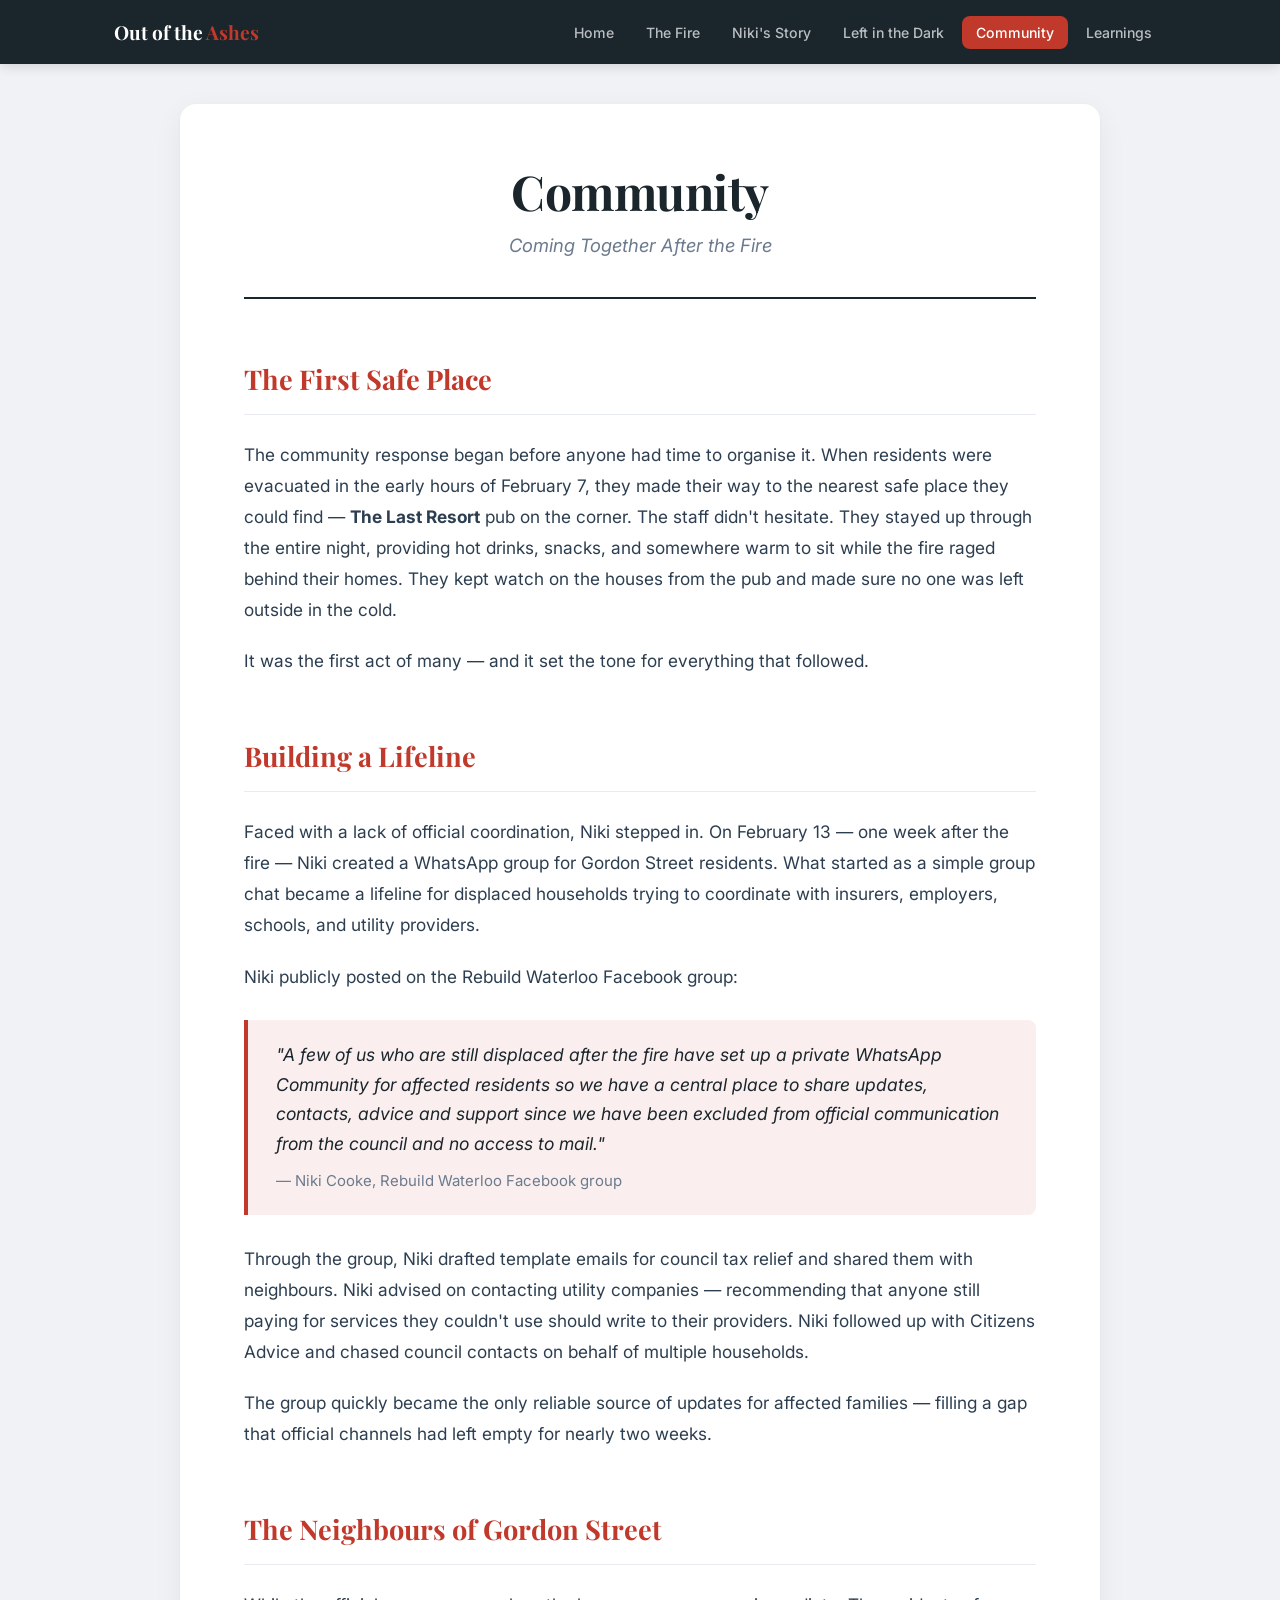
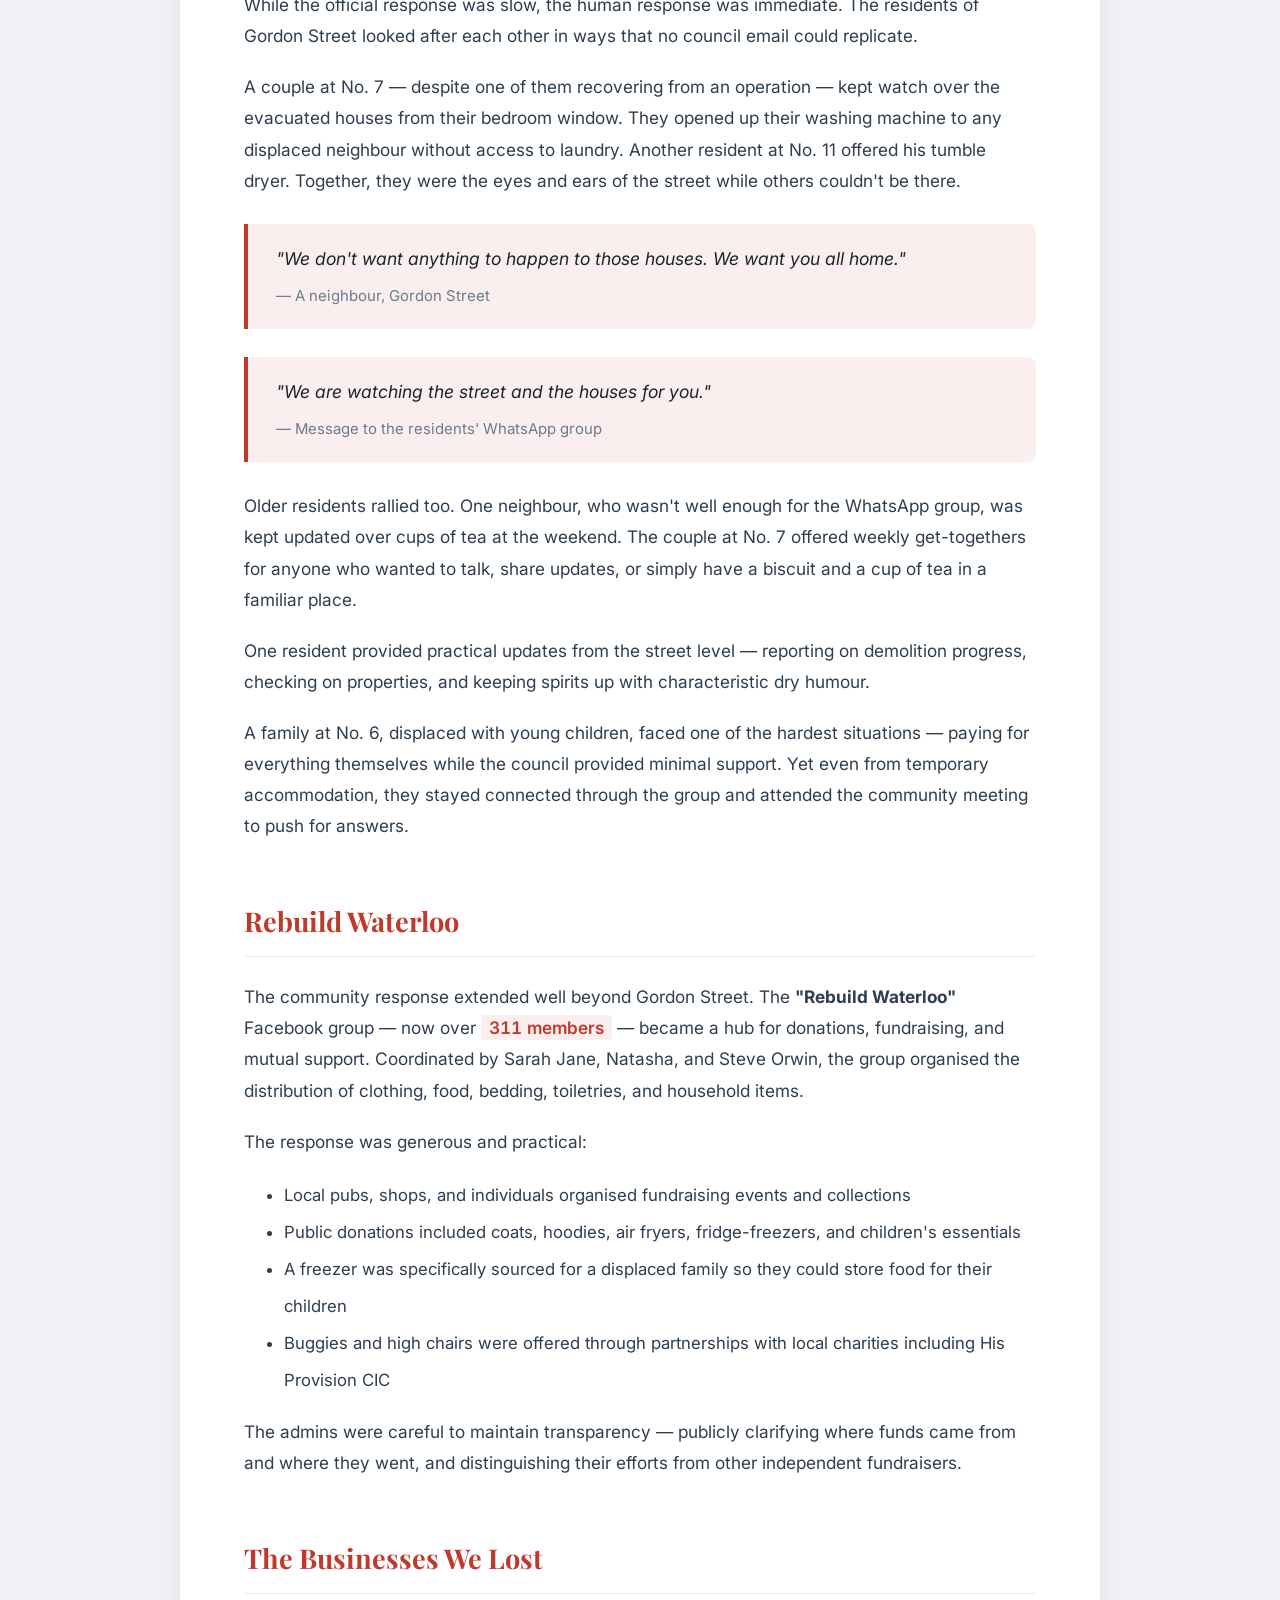
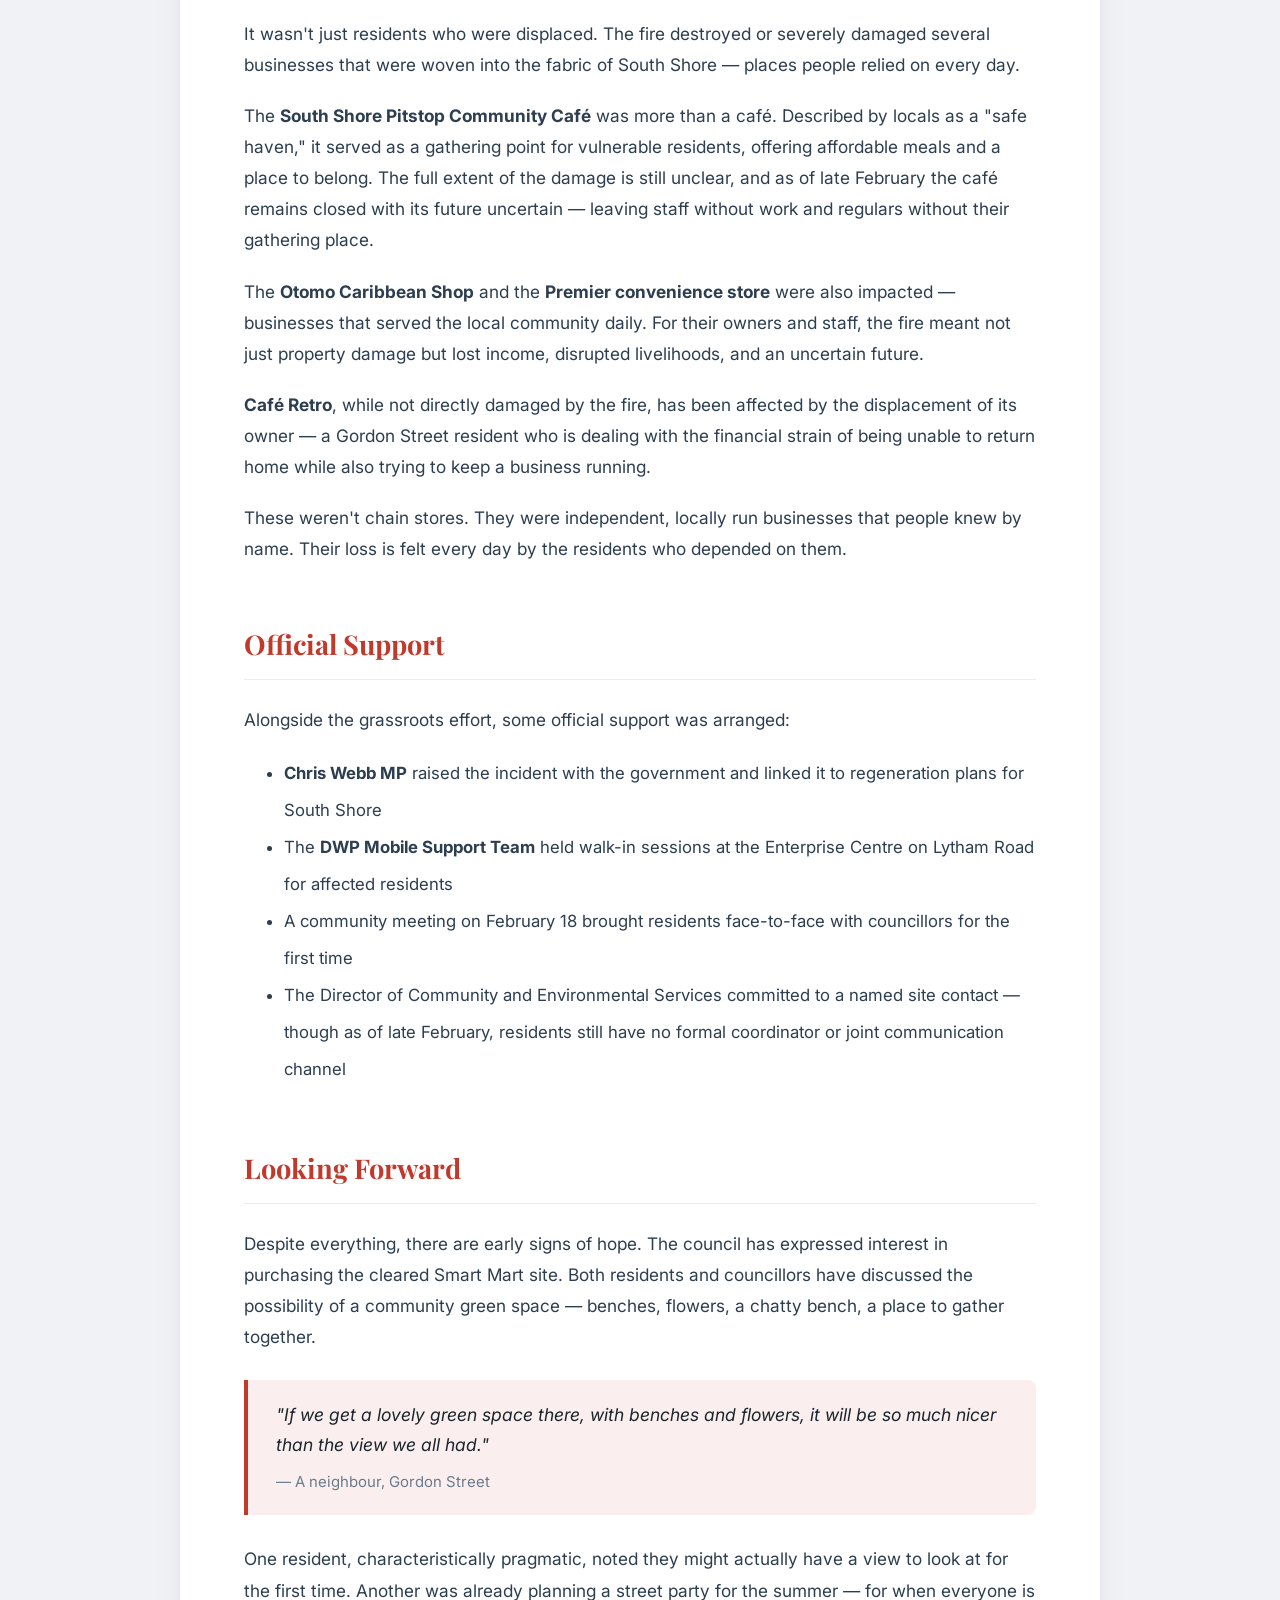
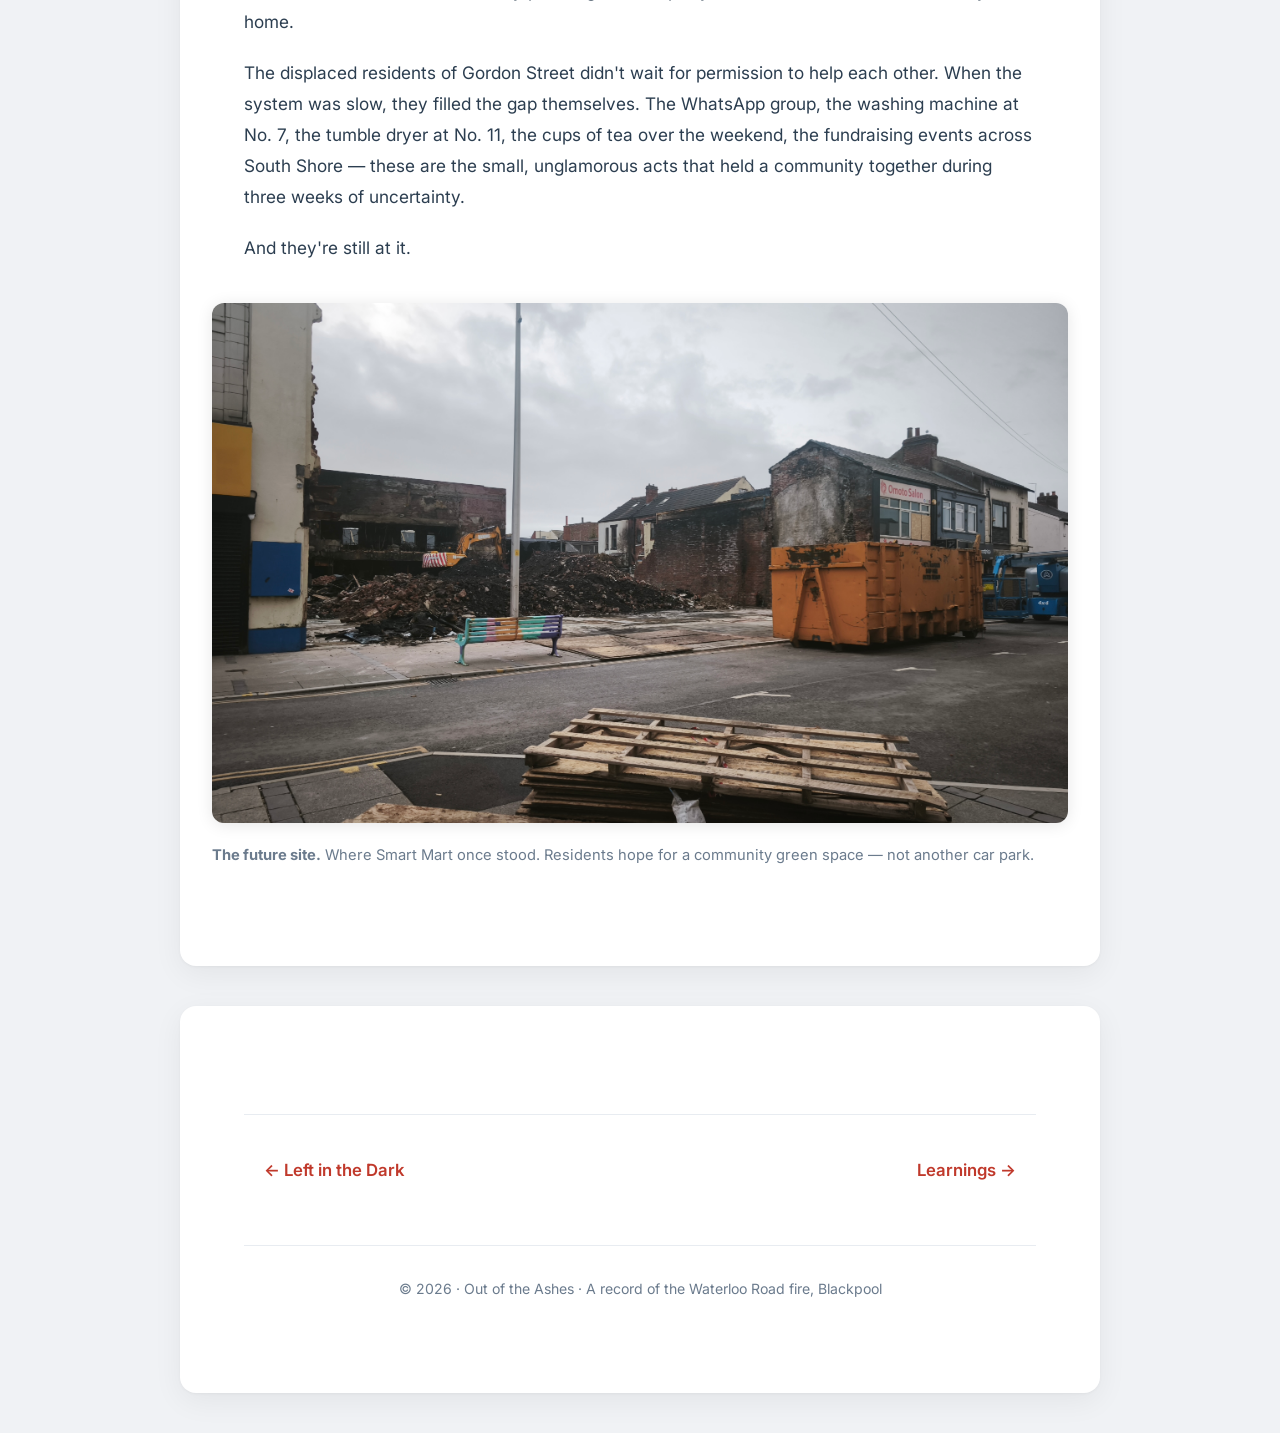
==== community.html @ 72ea6e90 "Initial commit of Waterloo Road fire site" ====
<!DOCTYPE html>
<html lang="en">

<head>
    <meta charset="UTF-8">
    <meta name="viewport" content="width=device-width, initial-scale=1.0">
    <title>Community — Coming Together | Out of the Ashes</title>
    <meta name="description"
        content="How neighbours, volunteers, and fundraisers stepped in to support displaced residents after the Waterloo Road fire.">
    <link rel="stylesheet" href="styles.css">
</head>

<body>

    <nav class="site-nav">
        <div class="nav-inner">
            <a href="index.html" class="nav-brand">Out of the <span>Ashes</span></a>
            <button class="nav-toggle" onclick="document.querySelector('.nav-links').classList.toggle('open')"
                aria-label="Toggle navigation">☰</button>
            <ul class="nav-links">
                <li><a href="index.html">Home</a></li>
                <li><a href="the-fire.html">The Fire</a></li>
                <li><a href="nikis-story.html">Niki's Story</a></li>
                <li><a href="left-in-the-dark.html">Left in the Dark</a></li>
                <li><a href="community.html" class="active">Community</a></li>
                <li><a href="learnings.html">Learnings</a></li>
            </ul>
        </div>
    </nav>

    <div class="container">
        <header>
            <h1>Community</h1>
            <div class="subtitle">Coming Together After the Fire</div>
        </header>

        <h2>The First Safe Place</h2>
        <p>The community response began before anyone had time to organise it. When residents were evacuated in the
            early hours of February 7, they made their way to the nearest safe place they could find — <strong>The Last
                Resort</strong> pub on the corner. The staff didn't hesitate. They stayed up through the entire night,
            providing hot drinks, snacks, and somewhere warm to sit while the fire raged behind their homes. They kept
            watch on the houses from the pub and made sure no one was left outside in the cold.</p>

        <p>It was the first act of many — and it set the tone for everything that followed.</p>

        <h2>Building a Lifeline</h2>
        <p>Faced with a lack of official coordination, Niki stepped in. On February 13 — one week after the fire —
            Niki created a WhatsApp group for Gordon Street residents. What started as a simple group chat became a
            lifeline for displaced households trying to coordinate with insurers, employers, schools, and utility
            providers.</p>

        <p>Niki publicly posted on the Rebuild Waterloo Facebook group:</p>

        <blockquote>
            "A few of us who are still displaced after the fire have set up a private WhatsApp Community for affected
            residents so we have a central place to share updates, contacts, advice and support since we have been
            excluded from official communication from the council and no access to mail."
            <cite>— Niki Cooke, Rebuild Waterloo Facebook group</cite>
        </blockquote>

        <p>Through the group, Niki drafted template emails for council tax relief and shared them with neighbours.
            Niki advised on contacting utility companies — recommending that anyone still paying for services they
            couldn't use should write to their providers. Niki followed up with Citizens Advice and chased council
            contacts on behalf of multiple households.</p>

        <p>The group quickly became the only reliable source of updates for affected families — filling a gap that
            official channels had left empty for nearly two weeks.</p>

        <h2>The Neighbours of Gordon Street</h2>
        <p>While the official response was slow, the human response was immediate. The residents of Gordon Street
            looked after each other in ways that no council email could replicate.</p>

        <p>A couple at No. 7 — despite one of them recovering from an operation — kept watch over the evacuated
            houses from their bedroom window. They opened up their washing machine to any displaced neighbour without
            access to laundry. Another resident at No. 11 offered his tumble dryer. Together, they were the eyes and
            ears of the street while others couldn't be there.</p>

        <blockquote>
            "We don't want anything to happen to those houses. We want you all home."
            <cite>— A neighbour, Gordon Street</cite>
        </blockquote>

        <blockquote>
            "We are watching the street and the houses for you."
            <cite>— Message to the residents' WhatsApp group</cite>
        </blockquote>

        <p>Older residents rallied too. One neighbour, who wasn't well enough for the WhatsApp group, was kept
            updated over cups of tea at the weekend. The couple at No. 7 offered weekly get-togethers for anyone who
            wanted to talk, share updates, or simply have a biscuit and a cup of tea in a familiar place.</p>

        <p>One resident provided practical updates from the street level — reporting on demolition progress, checking
            on properties, and keeping spirits up with characteristic dry humour.</p>

        <p>A family at No. 6, displaced with young children, faced one of the hardest situations — paying for
            everything themselves while the council provided minimal support. Yet even from temporary
            accommodation, they stayed connected through the group and attended the community meeting to push for
            answers.</p>

        <h2>Rebuild Waterloo</h2>
        <p>The community response extended well beyond Gordon Street. The <strong>"Rebuild Waterloo"</strong> Facebook
            group — now over <span class="highlight">311 members</span> — became a hub for donations, fundraising, and
            mutual support. Coordinated by Sarah Jane, Natasha, and Steve Orwin, the group
            organised the distribution of clothing, food, bedding, toiletries, and household items.</p>

        <p>The response was generous and practical:</p>

        <ul style="font-size: 1.05em; line-height: 2.2;">
            <li>Local pubs, shops, and individuals organised fundraising events and collections</li>
            <li>Public donations included coats, hoodies, air fryers, fridge-freezers, and children's essentials</li>
            <li>A freezer was specifically sourced for a displaced family so they could store food for their children
            </li>
            <li>Buggies and high chairs were offered through partnerships with local charities including His Provision
                CIC</li>
        </ul>

        <p>The admins were careful to maintain transparency — publicly clarifying where funds came from and where they
            went, and distinguishing their efforts from other independent fundraisers.</p>

        <h2>The Businesses We Lost</h2>
        <p>It wasn't just residents who were displaced. The fire destroyed or severely damaged several businesses that
            were woven into the fabric of South Shore — places people relied on every day.</p>

        <p>The <strong>South Shore Pitstop Community Café</strong> was more than a café. Described by locals as a
            "safe haven," it served as a gathering point for vulnerable residents, offering affordable meals and a
            place to belong. The full extent of the damage is still unclear, and as of late February the café remains
            closed with its future uncertain — leaving staff without work and regulars without their gathering
            place.</p>

        <p>The <strong>Otomo Caribbean Shop</strong> and the <strong>Premier convenience store</strong> were also
            impacted — businesses that served the local community daily. For their owners and staff, the fire meant
            not just property damage but lost income, disrupted livelihoods, and an uncertain future.</p>

        <p><strong>Café Retro</strong>, while not directly damaged by the fire, has been affected by the
            displacement of its owner — a Gordon Street resident who is dealing with the financial strain of being
            unable to return home while also trying to keep a business running.</p>

        <p>These weren't chain stores. They were independent, locally run businesses that people knew by name. Their
            loss is felt every day by the residents who depended on them.</p>

        <h2>Official Support</h2>
        <p>Alongside the grassroots effort, some official support was arranged:</p>

        <ul style="font-size: 1.05em; line-height: 2.2;">
            <li><strong>Chris Webb MP</strong> raised the incident with the government and linked it to regeneration
                plans for South Shore</li>
            <li>The <strong>DWP Mobile Support Team</strong> held walk-in sessions at the Enterprise Centre on Lytham
                Road for affected residents</li>
            <li>A community meeting on February 18 brought residents face-to-face with councillors for the first time
            </li>
            <li>The Director of Community and Environmental Services committed to a named site contact
                — though as of late February, residents still have no formal coordinator or joint communication
                channel</li>
        </ul>

        <h2>Looking Forward</h2>
        <p>Despite everything, there are early signs of hope. The council has expressed interest in purchasing the
            cleared Smart Mart site. Both residents and councillors have discussed the possibility of a community green
            space — benches, flowers, a chatty bench, a place to gather together.</p>

        <blockquote>
            "If we get a lovely green space there, with benches and flowers, it will be so much nicer than the view we
            all had."
            <cite>— A neighbour, Gordon Street</cite>
        </blockquote>

        <p>One resident, characteristically pragmatic, noted they might actually have a view to look at for the first
            time. Another was already planning a street party for the summer — for when everyone is home.</p>

        <p>The displaced residents of Gordon Street didn't wait for permission to help each other. When the system was
            slow, they filled the gap themselves. The WhatsApp group, the washing machine at No. 7, the tumble dryer at
            No. 11, the cups of tea over the weekend, the fundraising events across South Shore — these are the small,
            unglamorous acts that held a community together during three weeks of uncertainty.</p>

        <p>And they're still at it.</p>

        <figure class="full-width-figure">
            <img src="2026-02-23-day-street-view-cleared-demolition-site.jpg.jpg"
                alt="Wide street view of the cleared demolition site">
            <figcaption><strong>The future site.</strong> Where Smart Mart once stood. Residents hope for a community
                green space — not another car park.</figcaption>
        </figure>

    </div>

    <div class="container">
        <div class="continue-reading">
            <a href="left-in-the-dark.html" class="prev">← Left in the Dark</a>
            <a href="learnings.html" class="next">Learnings →</a>
        </div>
        <div class="site-footer">
            © 2026 · Out of the Ashes · A record of the Waterloo Road fire, Blackpool
        </div>
    </div>

</body>

</html>
---- styles.css ----
/* ===========================
   Out of the Ashes — Shared Styles
   =========================== */

@import url('https://fonts.googleapis.com/css2?family=Inter:wght@400;500;600;700&family=Playfair+Display:wght@700&display=swap');

:root {
    --primary: #1a252c;
    --accent: #c0392b;
    --accent-soft: rgba(192, 57, 43, 0.08);
    --bg: #f0f2f5;
    --text: #2c3e50;
    --light-text: #6b7b8d;
    --card-bg: #ffffff;
    --border: #e8ecf1;
    --nav-height: 64px;
}

* {
    box-sizing: border-box;
}

body {
    font-family: 'Inter', -apple-system, BlinkMacSystemFont, sans-serif;
    line-height: 1.8;
    color: var(--text);
    background-color: var(--bg);
    margin: 0;
    padding: 0;
    padding-top: var(--nav-height);
    -webkit-font-smoothing: antialiased;
}

/* --- Navigation --- */
.site-nav {
    position: fixed;
    top: 0;
    left: 0;
    right: 0;
    height: var(--nav-height);
    background: var(--primary);
    display: flex;
    align-items: center;
    justify-content: center;
    z-index: 1000;
    box-shadow: 0 2px 12px rgba(0, 0, 0, 0.15);
}

.site-nav .nav-inner {
    max-width: 1100px;
    width: 100%;
    display: flex;
    align-items: center;
    justify-content: space-between;
    padding: 0 24px;
}

.site-nav .nav-brand {
    font-family: 'Playfair Display', Georgia, serif;
    font-size: 1.2em;
    color: #fff;
    text-decoration: none;
    font-weight: 700;
    white-space: nowrap;
}

.site-nav .nav-brand span {
    color: var(--accent);
}

.site-nav .nav-links {
    display: flex;
    gap: 4px;
    list-style: none;
    margin: 0;
    padding: 0;
}

.site-nav .nav-links a {
    color: rgba(255, 255, 255, 0.7);
    text-decoration: none;
    font-size: 0.88em;
    font-weight: 500;
    padding: 8px 14px;
    border-radius: 8px;
    transition: all 0.2s ease;
}

.site-nav .nav-links a:hover {
    color: #fff;
    background: rgba(255, 255, 255, 0.1);
}

.site-nav .nav-links a.active {
    color: #fff;
    background: var(--accent);
}

.nav-toggle {
    display: none;
    background: none;
    border: none;
    color: #fff;
    font-size: 1.5em;
    cursor: pointer;
    padding: 4px;
}

/* --- Container --- */
.container {
    max-width: 920px;
    margin: 40px auto;
    background: var(--card-bg);
    padding: 60px 64px;
    box-shadow: 0 1px 3px rgba(0, 0, 0, 0.04), 0 8px 30px rgba(0, 0, 0, 0.06);
    border-radius: 16px;
}

/* --- Typography --- */
header {
    text-align: center;
    margin-bottom: 56px;
    padding-bottom: 36px;
    border-bottom: 2px solid var(--primary);
}

h1 {
    font-family: 'Playfair Display', Georgia, serif;
    font-size: 3em;
    color: var(--primary);
    margin: 0 0 12px 0;
    line-height: 1.15;
    letter-spacing: -0.5px;
}

.subtitle {
    font-size: 1.15em;
    font-style: italic;
    color: var(--light-text);
    line-height: 1.6;
}

h2 {
    font-family: 'Playfair Display', Georgia, serif;
    font-size: 1.7em;
    color: var(--accent);
    border-bottom: 1px solid var(--border);
    padding-bottom: 10px;
    margin-top: 56px;
    margin-bottom: 24px;
}

h2:first-of-type {
    margin-top: 0;
}

p {
    font-size: 1.08em;
    margin-bottom: 20px;
}

.highlight {
    background-color: var(--accent-soft);
    padding: 2px 8px;
    border-radius: 4px;
    font-weight: 600;
    color: var(--accent);
    font-variant-numeric: tabular-nums;
}

/* --- Images --- */
figure {
    margin: 32px 0;
    text-align: left;
}

figure img {
    width: 100%;
    border-radius: 10px;
    box-shadow: 0 2px 16px rgba(0, 0, 0, 0.10);
    transition: transform 0.3s ease, box-shadow 0.3s ease;
}

figure img:hover {
    transform: scale(1.01);
    box-shadow: 0 6px 28px rgba(0, 0, 0, 0.15);
}

figcaption {
    margin-top: 12px;
    font-size: 0.92em;
    color: var(--light-text);
    line-height: 1.5;
}

.full-width-figure {
    margin: 40px -32px;
}

.full-width-figure img {
    border-radius: 12px;
    width: 100%;
    max-height: 520px;
    object-fit: cover;
}

/* --- Image Grid --- */
.image-grid {
    display: grid;
    grid-template-columns: 1fr 1fr;
    gap: 24px;
    margin: 32px 0;
}

.image-grid figure {
    margin: 0;
}

.image-grid img {
    width: 100%;
    height: 280px;
    object-fit: cover;
}

.image-grid.tall img {
    height: 360px;
}

/* --- Timeline --- */
.timeline {
    display: flex;
    justify-content: center;
    list-style: none;
    padding: 0;
    margin: 36px 0;
    position: relative;
    gap: 0;
}

.timeline::before {
    content: '';
    position: absolute;
    top: 50%;
    left: 15%;
    right: 15%;
    height: 3px;
    background: var(--border);
    transform: translateY(-50%);
    z-index: 0;
}

.timeline li {
    position: relative;
    z-index: 1;
    text-align: center;
    flex: 1;
}

.timeline .dot {
    display: block;
    width: 12px;
    height: 12px;
    background: var(--accent);
    border-radius: 50%;
    margin: 9px auto 10px;
    border: 3px solid var(--card-bg);
    box-shadow: 0 0 0 2px var(--accent);
}

.timeline .time {
    display: block;
    font-weight: 700;
    font-size: 1.05em;
    color: var(--primary);
}

.timeline .label {
    display: block;
    font-size: 0.85em;
    color: var(--light-text);
    line-height: 1.3;
}

/* --- Pull Quotes --- */
blockquote {
    margin: 28px 0;
    padding: 20px 28px;
    border-left: 4px solid var(--accent);
    background: var(--accent-soft);
    border-radius: 0 8px 8px 0;
    font-style: italic;
    font-size: 1.1em;
    color: var(--primary);
    line-height: 1.7;
}

blockquote cite {
    display: block;
    margin-top: 10px;
    font-size: 0.85em;
    font-style: normal;
    color: var(--light-text);
}

/* --- Stats Strip --- */
.stats-strip {
    display: flex;
    justify-content: center;
    gap: 32px;
    padding: 28px 0;
    margin: 36px 0;
    border-top: 1px solid var(--border);
    border-bottom: 1px solid var(--border);
    flex-wrap: wrap;
}

.stats-strip .stat {
    text-align: center;
}

.stats-strip .stat-value {
    display: block;
    font-family: 'Playfair Display', Georgia, serif;
    font-size: 2em;
    color: var(--accent);
    line-height: 1.2;
}

.stats-strip .stat-label {
    display: block;
    font-size: 0.82em;
    color: var(--light-text);
    margin-top: 4px;
}

/* --- Page Cards (Landing) --- */
.page-cards {
    display: grid;
    grid-template-columns: 1fr 1fr;
    gap: 24px;
    margin: 40px 0;
}

.page-card {
    display: block;
    text-decoration: none;
    color: var(--text);
    background: var(--card-bg);
    border: 1px solid var(--border);
    border-radius: 12px;
    overflow: hidden;
    transition: transform 0.25s ease, box-shadow 0.25s ease;
}

.page-card:hover {
    transform: translateY(-4px);
    box-shadow: 0 8px 30px rgba(0, 0, 0, 0.1);
}

.page-card img {
    width: 100%;
    height: 180px;
    object-fit: cover;
}

.page-card .card-body {
    padding: 20px;
}

.page-card .card-title {
    font-family: 'Playfair Display', Georgia, serif;
    font-size: 1.25em;
    color: var(--primary);
    margin: 0 0 8px 0;
}

.page-card .card-desc {
    font-size: 0.9em;
    color: var(--light-text);
    line-height: 1.5;
    margin: 0;
}

/* --- Sources Footer --- */
.sources {
    font-size: 0.9em;
    color: var(--light-text);
    line-height: 1.7;
    margin-top: 48px;
    padding-top: 28px;
    border-top: 1px solid var(--border);
}

.sources a {
    color: var(--accent);
    text-decoration: none;
}

.sources a:hover {
    text-decoration: underline;
}

/* --- Site Footer --- */
.site-footer {
    text-align: center;
    padding: 32px 24px;
    margin-top: 48px;
    border-top: 1px solid var(--border);
    font-size: 0.88em;
    color: var(--light-text);
    line-height: 1.6;
}

.site-footer a {
    color: var(--accent);
    text-decoration: none;
}

.site-footer a:hover {
    text-decoration: underline;
}

/* --- Continue Reading --- */
.continue-reading {
    display: flex;
    justify-content: space-between;
    align-items: center;
    margin-top: 48px;
    padding-top: 28px;
    border-top: 1px solid var(--border);
    gap: 16px;
}

.continue-reading a {
    display: inline-flex;
    align-items: center;
    gap: 8px;
    color: var(--accent);
    text-decoration: none;
    font-weight: 600;
    font-size: 1.05em;
    padding: 12px 20px;
    border-radius: 8px;
    transition: background 0.2s ease;
}

.continue-reading a:hover {
    background: var(--accent-soft);
}

.continue-reading .prev {
    margin-right: auto;
}

.continue-reading .next {
    margin-left: auto;
}

/* --- Page Cards: 5-card grid fix --- */
.page-cards .page-card:last-child:nth-child(odd) {
    grid-column: 1 / -1;
}

/* --- Responsive --- */
@media (max-width: 768px) {
    .container {
        padding: 28px 24px;
        margin: 16px;
        border-radius: 12px;
    }

    h1 {
        font-size: 2em;
    }

    h2 {
        font-size: 1.35em;
    }

    .image-grid {
        grid-template-columns: 1fr;
    }

    .full-width-figure {
        margin-left: -12px;
        margin-right: -12px;
    }

    .timeline {
        flex-direction: column;
        gap: 16px;
        padding-left: 24px;
    }

    .timeline::before {
        top: 0;
        bottom: 0;
        left: 29px;
        right: auto;
        width: 3px;
        height: auto;
        transform: none;
    }

    .timeline li {
        display: flex;
        align-items: center;
        gap: 12px;
        text-align: left;
    }

    .timeline .dot {
        margin: 0;
        flex-shrink: 0;
    }

    .page-cards {
        grid-template-columns: 1fr;
    }

    .stats-strip {
        gap: 20px;
    }

    .stats-strip .stat-value {
        font-size: 1.5em;
    }

    .continue-reading {
        flex-direction: column;
        gap: 8px;
    }

    /* Mobile nav */
    .site-nav .nav-links {
        display: none;
        position: absolute;
        top: var(--nav-height);
        left: 0;
        right: 0;
        background: var(--primary);
        flex-direction: column;
        padding: 12px 24px 20px;
        gap: 2px;
        box-shadow: 0 8px 24px rgba(0, 0, 0, 0.2);
    }

    .site-nav .nav-links.open {
        display: flex;
    }

    .nav-toggle {
        display: block;
    }
}
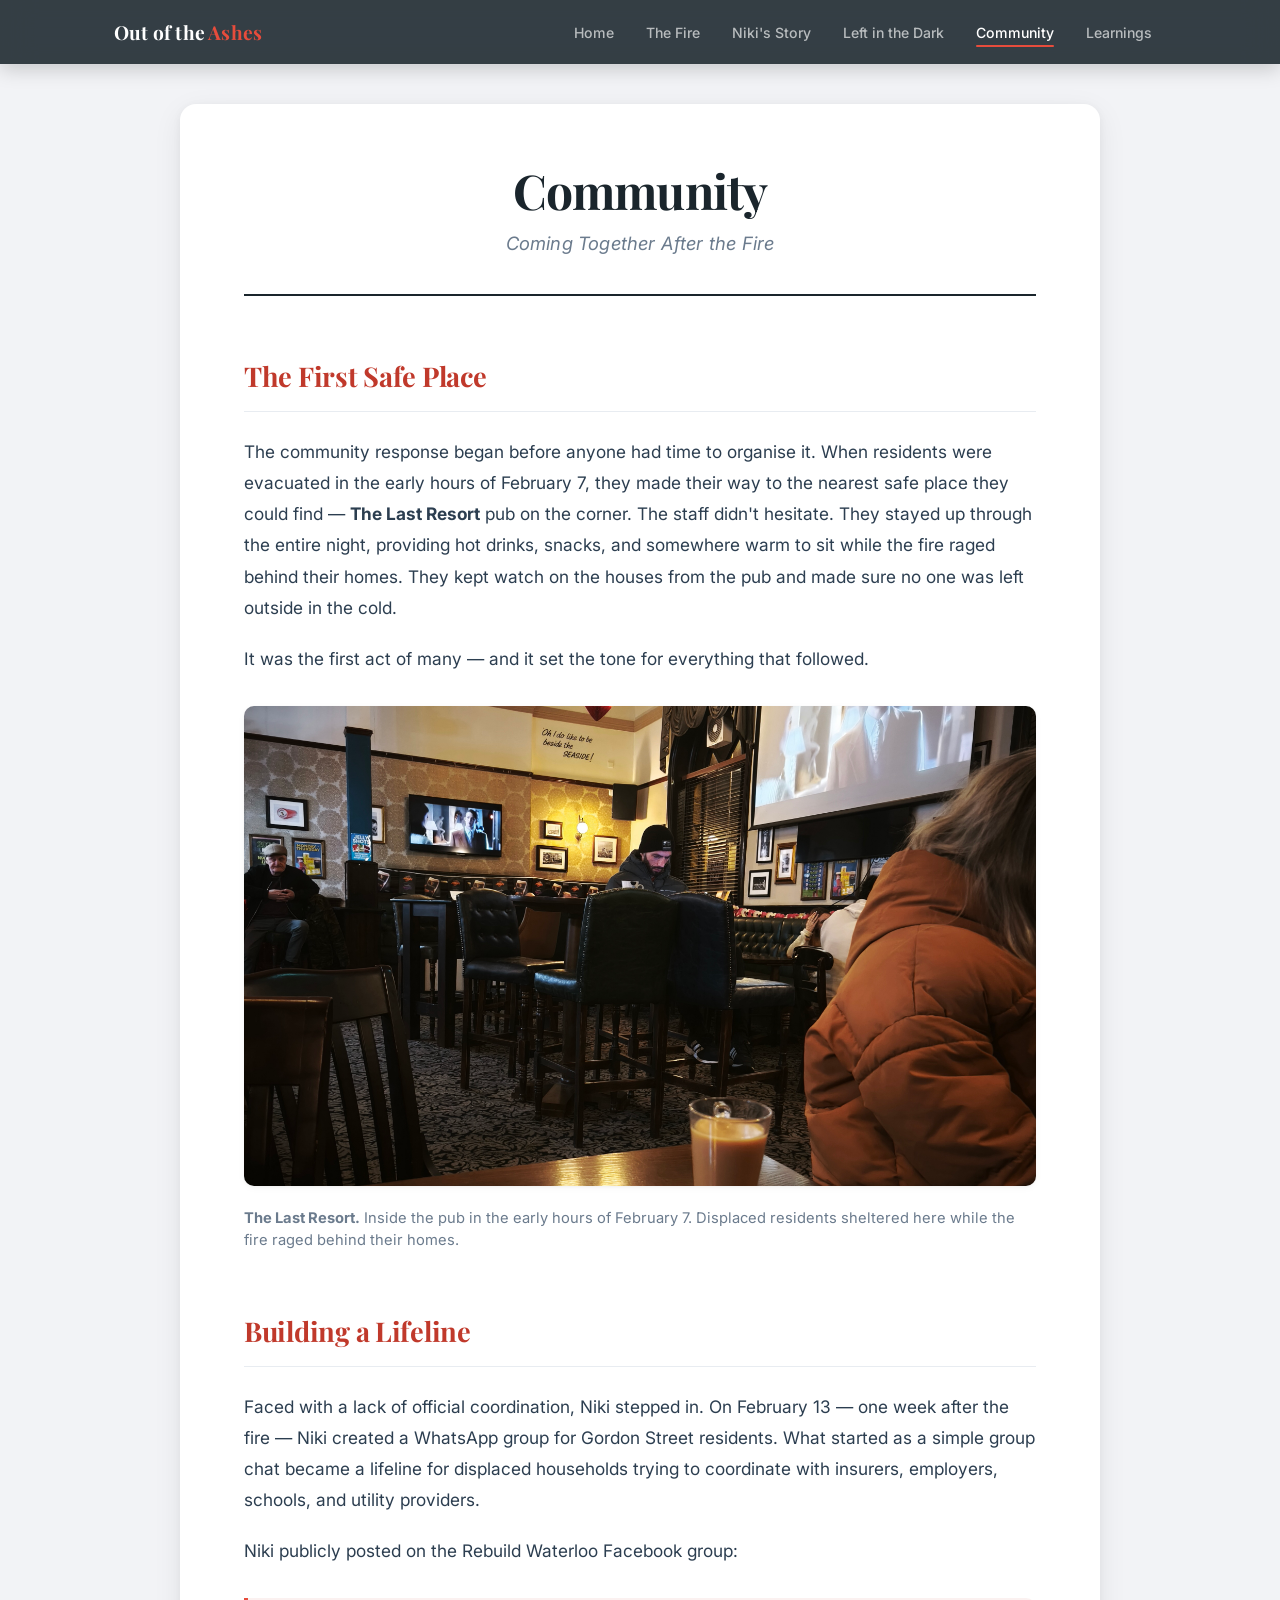
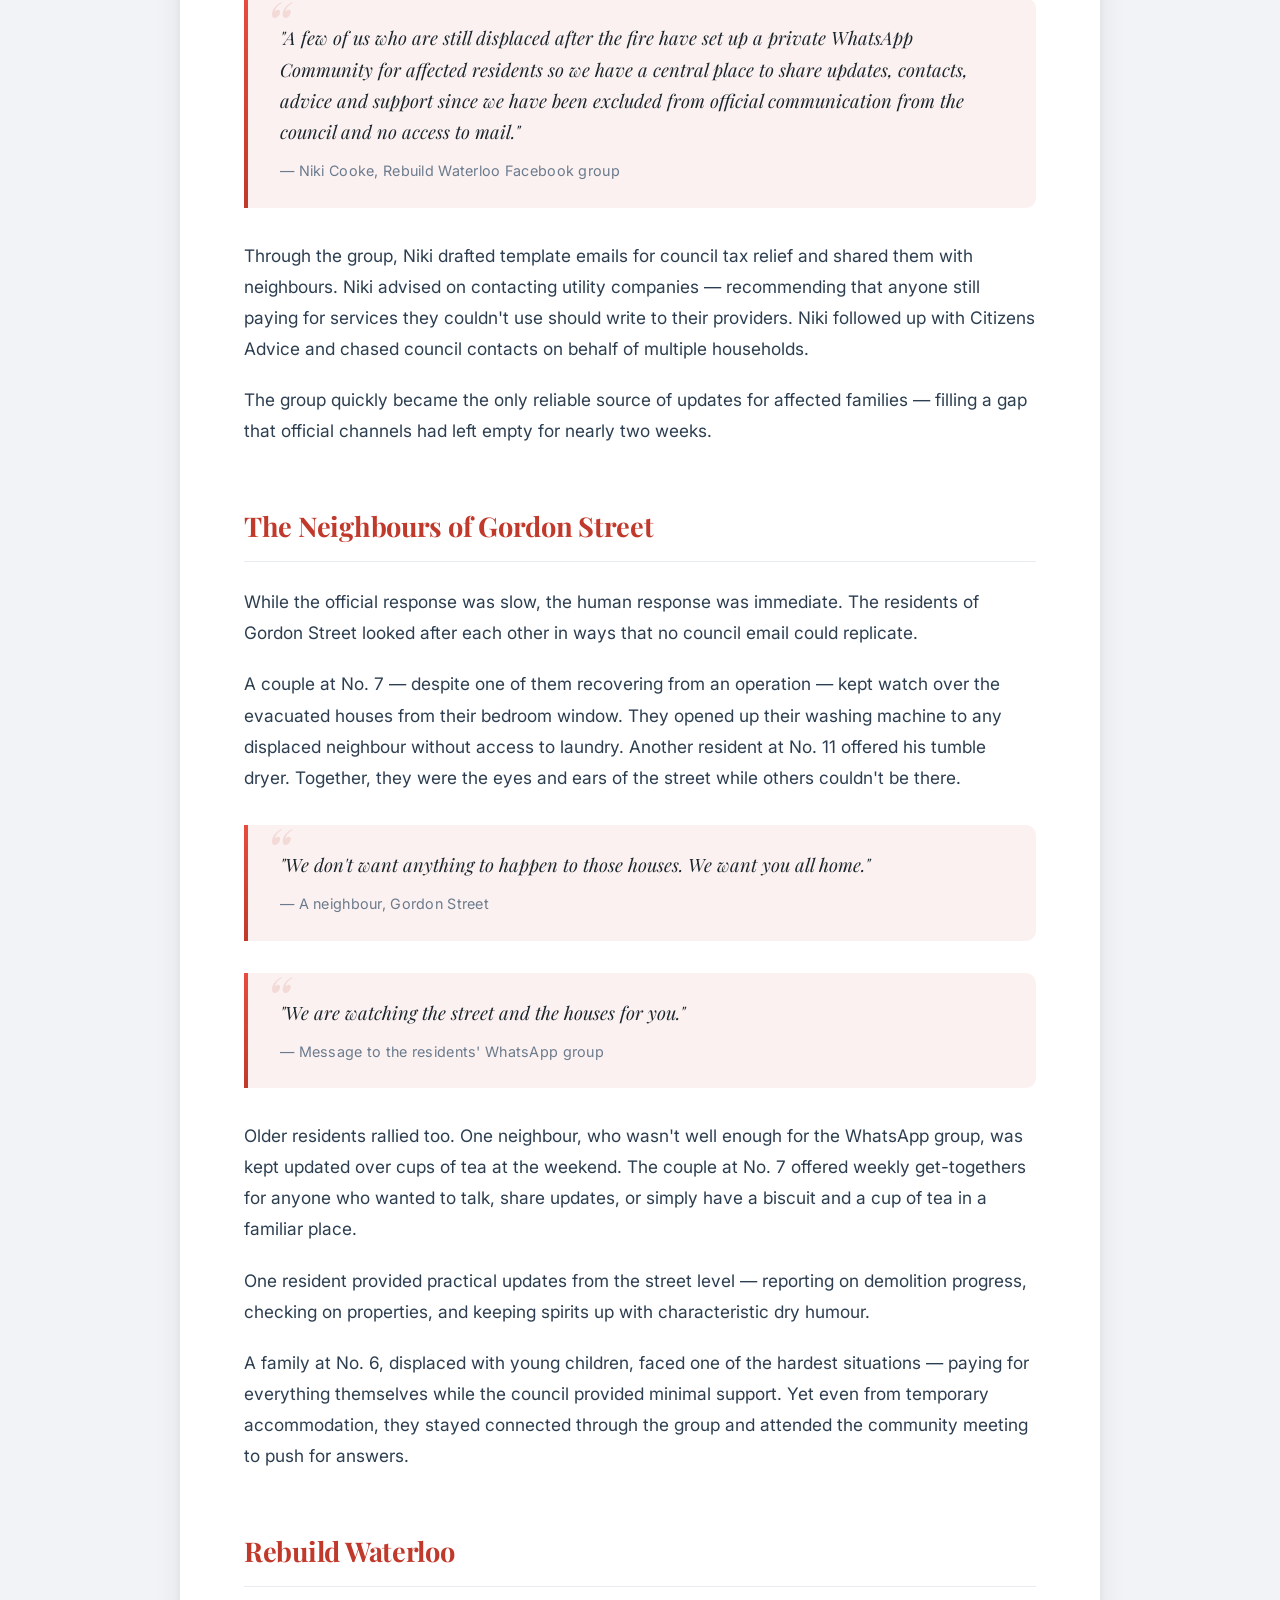
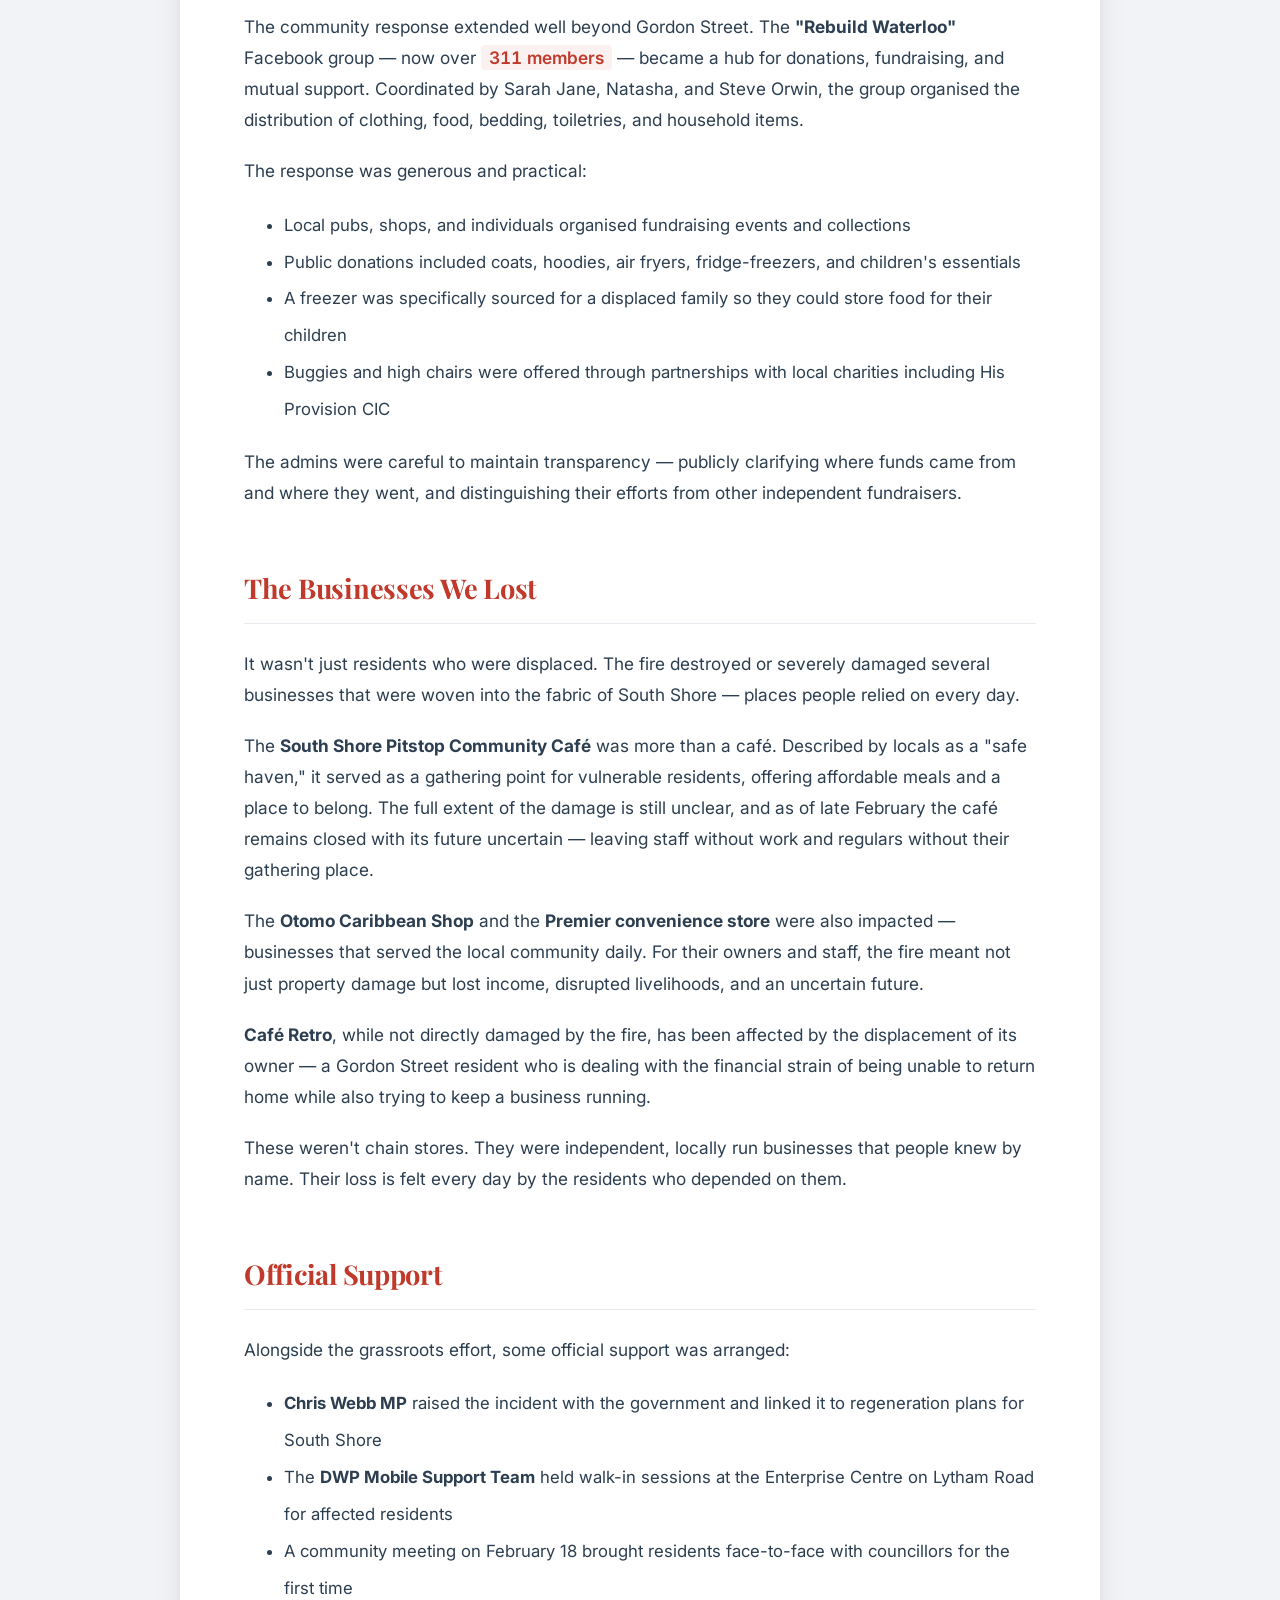
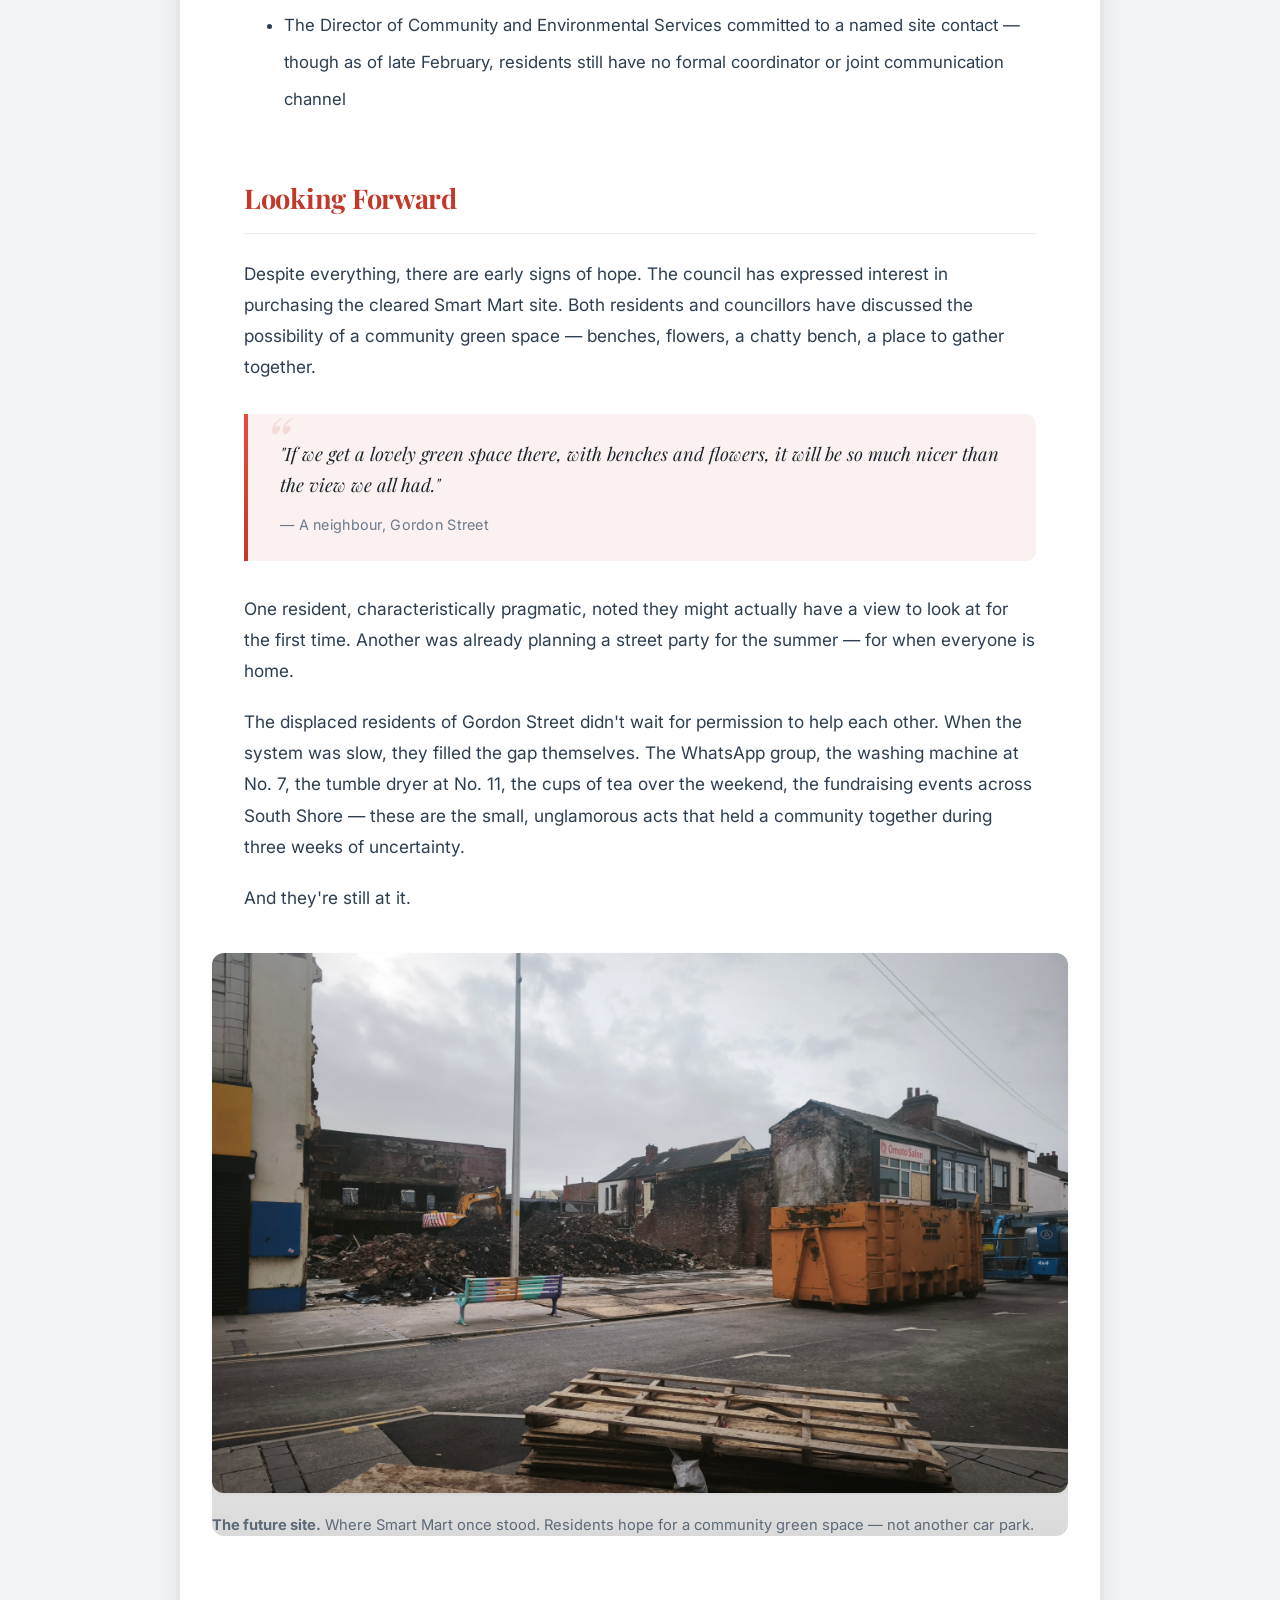
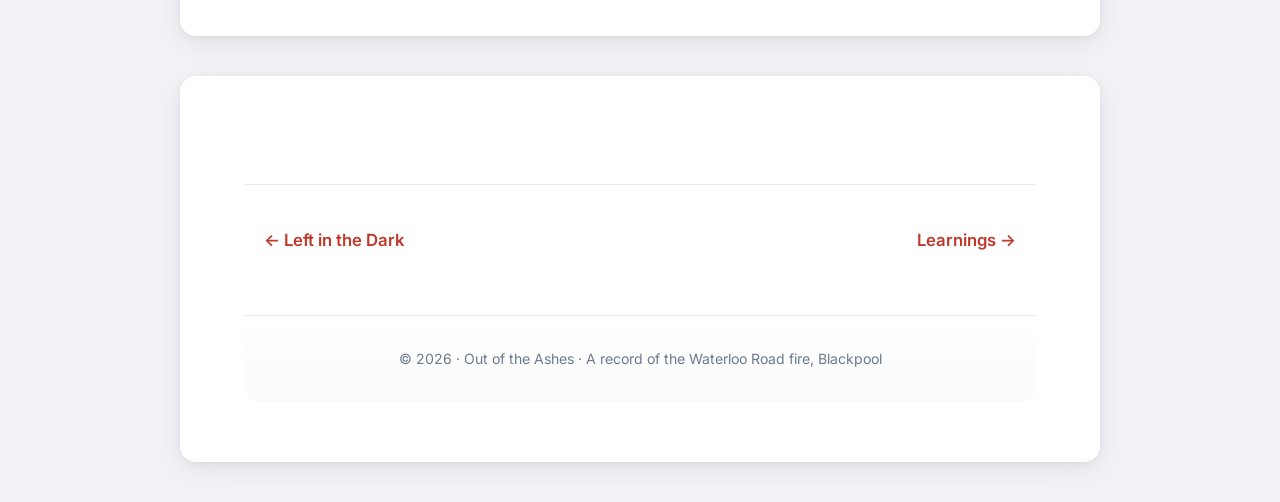
==== commit d4513b1f: "Pro site upgrade: favicon, animations, lightbox, CSS polish - Add SVG flame favicon - Add scroll fad" ====
--- a/community.html
+++ b/community.html
@@ -7,6 +7,12 @@
     <title>Community — Coming Together | Out of the Ashes</title>
     <meta name="description"
         content="How neighbours, volunteers, and fundraisers stepped in to support displaced residents after the Waterloo Road fire.">
+    <meta name="theme-color" content="#1a252c">
+    <meta property="og:title" content="Community — Coming Together | Out of the Ashes">
+    <meta property="og:description"
+        content="How neighbours, volunteers, and fundraisers stepped in to support displaced residents after the Waterloo Road fire.">
+    <meta property="og:type" content="article">
+    <link rel="icon" type="image/svg+xml" href="favicon.svg">
     <link rel="stylesheet" href="styles.css">
 </head>
 
@@ -43,6 +49,14 @@
 
         <p>It was the first act of many — and it set the tone for everything that followed.</p>
 
+        <figure class="animate-in">
+            <img src="2026-02-07-saturday-evacuation-pub-interior.jpg"
+                alt="Inside The Last Resort pub during the early hours — warm lighting, a hot drink on the table, displaced residents sheltering"
+                style="max-height: 480px; object-fit: cover; object-position: center 40%;">
+            <figcaption><strong>The Last Resort.</strong> Inside the pub in the early hours of February 7. Displaced
+                residents sheltered here while the fire raged behind their homes.</figcaption>
+        </figure>
+
         <h2>Building a Lifeline</h2>
         <p>Faced with a lack of official coordination, Niki stepped in. On February 13 — one week after the fire —
             Niki created a WhatsApp group for Gordon Street residents. What started as a simple group chat became a
@@ -51,7 +65,7 @@
 
         <p>Niki publicly posted on the Rebuild Waterloo Facebook group:</p>
 
-        <blockquote>
+        <blockquote class="animate-in">
             "A few of us who are still displaced after the fire have set up a private WhatsApp Community for affected
             residents so we have a central place to share updates, contacts, advice and support since we have been
             excluded from official communication from the council and no access to mail."
@@ -75,12 +89,12 @@
             access to laundry. Another resident at No. 11 offered his tumble dryer. Together, they were the eyes and
             ears of the street while others couldn't be there.</p>
 
-        <blockquote>
+        <blockquote class="animate-in">
             "We don't want anything to happen to those houses. We want you all home."
             <cite>— A neighbour, Gordon Street</cite>
         </blockquote>
 
-        <blockquote>
+        <blockquote class="animate-in">
             "We are watching the street and the houses for you."
             <cite>— Message to the residents' WhatsApp group</cite>
         </blockquote>
@@ -158,7 +172,7 @@
             cleared Smart Mart site. Both residents and councillors have discussed the possibility of a community green
             space — benches, flowers, a chatty bench, a place to gather together.</p>
 
-        <blockquote>
+        <blockquote class="animate-in">
             "If we get a lovely green space there, with benches and flowers, it will be so much nicer than the view we
             all had."
             <cite>— A neighbour, Gordon Street</cite>
@@ -174,7 +188,7 @@
 
         <p>And they're still at it.</p>
 
-        <figure class="full-width-figure">
+        <figure class="full-width-figure animate-in">
             <img src="2026-02-23-day-street-view-cleared-demolition-site.jpg.jpg"
                 alt="Wide street view of the cleared demolition site">
             <figcaption><strong>The future site.</strong> Where Smart Mart once stood. Residents hope for a community
@@ -193,6 +207,8 @@
         </div>
     </div>
 
+    <script src="animations.js" defer></script>
+    <script src="lightbox.js" defer></script>
 </body>
 
 </html>
--- a/styles.css
+++ b/styles.css
@@ -1,25 +1,42 @@
 /* ===========================
    Out of the Ashes — Shared Styles
+   Professional Edition
    =========================== */
 
-@import url('https://fonts.googleapis.com/css2?family=Inter:wght@400;500;600;700&family=Playfair+Display:wght@700&display=swap');
+@import url('https://fonts.googleapis.com/css2?family=Inter:wght@400;500;600;700&family=Playfair+Display:ital,wght@0,700;1,400;1,700&display=swap');
 
 :root {
     --primary: #1a252c;
+    --primary-rgb: 26, 37, 44;
     --accent: #c0392b;
-    --accent-soft: rgba(192, 57, 43, 0.08);
-    --bg: #f0f2f5;
+    --accent-light: #e74c3c;
+    --accent-soft: rgba(192, 57, 43, 0.07);
+    --accent-glow: rgba(192, 57, 43, 0.15);
+    --bg: #f2f3f6;
     --text: #2c3e50;
     --light-text: #6b7b8d;
     --card-bg: #ffffff;
     --border: #e8ecf1;
     --nav-height: 64px;
+
+    /* Shadows */
+    --shadow-sm: 0 1px 3px rgba(0, 0, 0, 0.04), 0 2px 8px rgba(0, 0, 0, 0.03);
+    --shadow-md: 0 2px 8px rgba(0, 0, 0, 0.05), 0 8px 30px rgba(0, 0, 0, 0.07);
+    --shadow-lg: 0 4px 16px rgba(0, 0, 0, 0.08), 0 16px 48px rgba(0, 0, 0, 0.1);
+
+    /* Transitions */
+    --ease-out: cubic-bezier(0.25, 0.46, 0.45, 0.94);
+    --ease-out-quint: cubic-bezier(0.23, 1, 0.32, 1);
+    --transition-fast: 0.2s var(--ease-out);
+    --transition-default: 0.35s var(--ease-out);
+    --transition-slow: 0.6s var(--ease-out-quint);
 }
 
 * {
     box-sizing: border-box;
 }
 
+/* --- Page Load Animation --- */
 body {
     font-family: 'Inter', -apple-system, BlinkMacSystemFont, sans-serif;
     line-height: 1.8;
@@ -29,6 +46,84 @@
     padding: 0;
     padding-top: var(--nav-height);
     -webkit-font-smoothing: antialiased;
+    -moz-osx-font-smoothing: grayscale;
+    opacity: 0;
+    transition: opacity 0.5s ease;
+}
+
+body.page-loaded {
+    opacity: 1;
+}
+
+/* --- Scroll Animations --- */
+.animate-in {
+    opacity: 0;
+    transform: translateY(24px);
+    transition: opacity 0.7s var(--ease-out-quint), transform 0.7s var(--ease-out-quint);
+}
+
+.animate-in.visible {
+    opacity: 1;
+    transform: translateY(0);
+}
+
+/* Stagger children within grids */
+.page-cards .animate-in:nth-child(2) {
+    transition-delay: 0.08s;
+}
+
+.page-cards .animate-in:nth-child(3) {
+    transition-delay: 0.16s;
+}
+
+.page-cards .animate-in:nth-child(4) {
+    transition-delay: 0.24s;
+}
+
+.page-cards .animate-in:nth-child(5) {
+    transition-delay: 0.32s;
+}
+
+.image-grid .animate-in:nth-child(2) {
+    transition-delay: 0.1s;
+}
+
+.stats-strip .stat {
+    opacity: 0;
+    transform: translateY(16px);
+    transition: opacity 0.6s var(--ease-out-quint), transform 0.6s var(--ease-out-quint);
+}
+
+.stats-strip.visible .stat {
+    opacity: 1;
+    transform: translateY(0);
+}
+
+.stats-strip.visible .stat:nth-child(2) {
+    transition-delay: 0.08s;
+}
+
+.stats-strip.visible .stat:nth-child(3) {
+    transition-delay: 0.16s;
+}
+
+.stats-strip.visible .stat:nth-child(4) {
+    transition-delay: 0.24s;
+}
+
+@media (prefers-reduced-motion: reduce) {
+
+    .animate-in,
+    .stats-strip .stat {
+        opacity: 1;
+        transform: none;
+        transition: none;
+    }
+
+    body {
+        opacity: 1;
+        transition: none;
+    }
 }
 
 /* --- Navigation --- */
@@ -38,12 +133,15 @@
     left: 0;
     right: 0;
     height: var(--nav-height);
-    background: var(--primary);
+    background: rgba(var(--primary-rgb), 0.88);
+    backdrop-filter: blur(16px) saturate(1.6);
+    -webkit-backdrop-filter: blur(16px) saturate(1.6);
     display: flex;
     align-items: center;
     justify-content: center;
     z-index: 1000;
-    box-shadow: 0 2px 12px rgba(0, 0, 0, 0.15);
+    box-shadow: 0 1px 0 rgba(255, 255, 255, 0.05), 0 4px 20px rgba(0, 0, 0, 0.2);
+    transition: background var(--transition-fast);
 }
 
 .site-nav .nav-inner {
@@ -62,10 +160,16 @@
     text-decoration: none;
     font-weight: 700;
     white-space: nowrap;
+    letter-spacing: 0.01em;
+    transition: opacity var(--transition-fast);
+}
+
+.site-nav .nav-brand:hover {
+    opacity: 0.85;
 }
 
 .site-nav .nav-brand span {
-    color: var(--accent);
+    color: var(--accent-light);
 }
 
 .site-nav .nav-links {
@@ -77,23 +181,35 @@
 }
 
 .site-nav .nav-links a {
-    color: rgba(255, 255, 255, 0.7);
+    color: rgba(255, 255, 255, 0.65);
     text-decoration: none;
     font-size: 0.88em;
     font-weight: 500;
     padding: 8px 14px;
     border-radius: 8px;
-    transition: all 0.2s ease;
+    transition: all var(--transition-fast);
+    position: relative;
 }
 
 .site-nav .nav-links a:hover {
     color: #fff;
-    background: rgba(255, 255, 255, 0.1);
+    background: rgba(255, 255, 255, 0.08);
 }
 
 .site-nav .nav-links a.active {
     color: #fff;
-    background: var(--accent);
+    background: transparent;
+}
+
+.site-nav .nav-links a.active::after {
+    content: '';
+    position: absolute;
+    bottom: 2px;
+    left: 14px;
+    right: 14px;
+    height: 2px;
+    background: var(--accent-light);
+    border-radius: 1px;
 }
 
 .nav-toggle {
@@ -104,6 +220,11 @@
     font-size: 1.5em;
     cursor: pointer;
     padding: 4px;
+    transition: transform var(--transition-fast);
+}
+
+.nav-toggle:hover {
+    transform: scale(1.1);
 }
 
 /* --- Container --- */
@@ -112,7 +233,7 @@
     margin: 40px auto;
     background: var(--card-bg);
     padding: 60px 64px;
-    box-shadow: 0 1px 3px rgba(0, 0, 0, 0.04), 0 8px 30px rgba(0, 0, 0, 0.06);
+    box-shadow: var(--shadow-md);
     border-radius: 16px;
 }
 
@@ -129,8 +250,8 @@
     font-size: 3em;
     color: var(--primary);
     margin: 0 0 12px 0;
-    line-height: 1.15;
-    letter-spacing: -0.5px;
+    line-height: 1.1;
+    letter-spacing: -0.02em;
 }
 
 .subtitle {
@@ -138,6 +259,7 @@
     font-style: italic;
     color: var(--light-text);
     line-height: 1.6;
+    letter-spacing: 0.01em;
 }
 
 h2 {
@@ -148,6 +270,7 @@
     padding-bottom: 10px;
     margin-top: 56px;
     margin-bottom: 24px;
+    letter-spacing: -0.01em;
 }
 
 h2:first-of-type {
@@ -177,13 +300,13 @@
 figure img {
     width: 100%;
     border-radius: 10px;
-    box-shadow: 0 2px 16px rgba(0, 0, 0, 0.10);
-    transition: transform 0.3s ease, box-shadow 0.3s ease;
+    box-shadow: var(--shadow-sm);
+    transition: transform var(--transition-default), box-shadow var(--transition-default);
 }
 
 figure img:hover {
-    transform: scale(1.01);
-    box-shadow: 0 6px 28px rgba(0, 0, 0, 0.15);
+    transform: scale(1.008);
+    box-shadow: var(--shadow-md);
 }
 
 figcaption {
@@ -193,15 +316,38 @@
     line-height: 1.5;
 }
 
+.photo-credit {
+    display: block;
+    font-size: 0.85em;
+    font-style: italic;
+    color: var(--light-text);
+    opacity: 0.7;
+    margin-top: 4px;
+}
+
 .full-width-figure {
     margin: 40px -32px;
+    position: relative;
 }
 
 .full-width-figure img {
     border-radius: 12px;
     width: 100%;
-    max-height: 520px;
+    max-height: 540px;
     object-fit: cover;
+}
+
+/* Gradient overlay on hero images for depth */
+.full-width-figure::after {
+    content: '';
+    position: absolute;
+    bottom: 0;
+    left: 0;
+    right: 0;
+    height: 40%;
+    background: linear-gradient(to top, rgba(0, 0, 0, 0.15), transparent);
+    border-radius: 0 0 12px 12px;
+    pointer-events: none;
 }
 
 /* --- Image Grid --- */
@@ -214,12 +360,19 @@
 
 .image-grid figure {
     margin: 0;
+    overflow: hidden;
+    border-radius: 10px;
 }
 
 .image-grid img {
     width: 100%;
     height: 280px;
     object-fit: cover;
+    transition: transform var(--transition-slow);
+}
+
+.image-grid figure:hover img {
+    transform: scale(1.03);
 }
 
 .image-grid.tall img {
@@ -244,7 +397,7 @@
     left: 15%;
     right: 15%;
     height: 3px;
-    background: var(--border);
+    background: linear-gradient(to right, var(--border), var(--accent-glow), var(--border));
     transform: translateY(-50%);
     z-index: 0;
 }
@@ -265,6 +418,23 @@
     margin: 9px auto 10px;
     border: 3px solid var(--card-bg);
     box-shadow: 0 0 0 2px var(--accent);
+    transition: transform var(--transition-fast), box-shadow var(--transition-fast);
+}
+
+@keyframes dot-pulse {
+
+    0%,
+    100% {
+        box-shadow: 0 0 0 2px var(--accent);
+    }
+
+    50% {
+        box-shadow: 0 0 0 2px var(--accent), 0 0 0 6px var(--accent-glow);
+    }
+}
+
+.timeline.visible .dot {
+    animation: dot-pulse 2s ease-in-out infinite;
 }
 
 .timeline .time {
@@ -283,32 +453,49 @@
 
 /* --- Pull Quotes --- */
 blockquote {
-    margin: 28px 0;
-    padding: 20px 28px;
-    border-left: 4px solid var(--accent);
+    margin: 32px 0;
+    padding: 24px 32px;
+    border-left: 4px solid transparent;
+    border-image: linear-gradient(to bottom, var(--accent-light), var(--accent)) 1;
     background: var(--accent-soft);
-    border-radius: 0 8px 8px 0;
+    border-radius: 0 10px 10px 0;
+    font-family: 'Playfair Display', Georgia, serif;
     font-style: italic;
-    font-size: 1.1em;
+    font-size: 1.15em;
     color: var(--primary);
     line-height: 1.7;
+    position: relative;
+}
+
+blockquote::before {
+    content: '\201C';
+    position: absolute;
+    top: -8px;
+    left: 16px;
+    font-size: 3.5em;
+    color: var(--accent);
+    opacity: 0.12;
+    font-family: 'Playfair Display', Georgia, serif;
+    line-height: 1;
 }
 
 blockquote cite {
     display: block;
-    margin-top: 10px;
-    font-size: 0.85em;
+    margin-top: 12px;
+    font-family: 'Inter', -apple-system, sans-serif;
+    font-size: 0.78em;
     font-style: normal;
     color: var(--light-text);
+    letter-spacing: 0.02em;
 }
 
 /* --- Stats Strip --- */
 .stats-strip {
     display: flex;
     justify-content: center;
-    gap: 32px;
-    padding: 28px 0;
-    margin: 36px 0;
+    gap: 40px;
+    padding: 32px 0;
+    margin: 40px 0;
     border-top: 1px solid var(--border);
     border-bottom: 1px solid var(--border);
     flex-wrap: wrap;
@@ -321,16 +508,20 @@
 .stats-strip .stat-value {
     display: block;
     font-family: 'Playfair Display', Georgia, serif;
-    font-size: 2em;
+    font-size: 2.2em;
     color: var(--accent);
     line-height: 1.2;
+    letter-spacing: -0.02em;
 }
 
 .stats-strip .stat-label {
     display: block;
     font-size: 0.82em;
     color: var(--light-text);
-    margin-top: 4px;
+    margin-top: 6px;
+    text-transform: uppercase;
+    letter-spacing: 0.08em;
+    font-weight: 500;
 }
 
 /* --- Page Cards (Landing) --- */
@@ -347,24 +538,30 @@
     color: var(--text);
     background: var(--card-bg);
     border: 1px solid var(--border);
-    border-radius: 12px;
+    border-radius: 14px;
     overflow: hidden;
-    transition: transform 0.25s ease, box-shadow 0.25s ease;
+    transition: transform var(--transition-default), box-shadow var(--transition-default), border-color var(--transition-default);
 }
 
 .page-card:hover {
-    transform: translateY(-4px);
-    box-shadow: 0 8px 30px rgba(0, 0, 0, 0.1);
+    transform: translateY(-6px);
+    box-shadow: var(--shadow-lg);
+    border-color: var(--accent-glow);
 }
 
 .page-card img {
     width: 100%;
     height: 180px;
     object-fit: cover;
+    transition: transform var(--transition-slow);
+}
+
+.page-card:hover img {
+    transform: scale(1.05);
 }
 
 .page-card .card-body {
-    padding: 20px;
+    padding: 22px 24px;
 }
 
 .page-card .card-title {
@@ -372,12 +569,18 @@
     font-size: 1.25em;
     color: var(--primary);
     margin: 0 0 8px 0;
+    letter-spacing: -0.01em;
+    transition: color var(--transition-fast);
+}
+
+.page-card:hover .card-title {
+    color: var(--accent);
 }
 
 .page-card .card-desc {
     font-size: 0.9em;
     color: var(--light-text);
-    line-height: 1.5;
+    line-height: 1.55;
     margin: 0;
 }
 
@@ -394,9 +597,11 @@
 .sources a {
     color: var(--accent);
     text-decoration: none;
+    transition: color var(--transition-fast);
 }
 
 .sources a:hover {
+    color: var(--accent-light);
     text-decoration: underline;
 }
 
@@ -409,6 +614,8 @@
     font-size: 0.88em;
     color: var(--light-text);
     line-height: 1.6;
+    background: linear-gradient(to bottom, transparent, rgba(var(--primary-rgb), 0.02));
+    border-radius: 0 0 16px 16px;
 }
 
 .site-footer a {
@@ -441,11 +648,16 @@
     font-size: 1.05em;
     padding: 12px 20px;
     border-radius: 8px;
-    transition: background 0.2s ease;
+    transition: background var(--transition-fast), transform var(--transition-fast);
 }
 
 .continue-reading a:hover {
     background: var(--accent-soft);
+    transform: translateX(3px);
+}
+
+.continue-reading .prev:hover {
+    transform: translateX(-3px);
 }
 
 .continue-reading .prev {
@@ -459,6 +671,84 @@
 /* --- Page Cards: 5-card grid fix --- */
 .page-cards .page-card:last-child:nth-child(odd) {
     grid-column: 1 / -1;
+}
+
+/* --- Lightbox --- */
+.lightbox-overlay {
+    position: fixed;
+    top: 0;
+    left: 0;
+    right: 0;
+    bottom: 0;
+    background: rgba(0, 0, 0, 0.92);
+    z-index: 9999;
+    display: flex;
+    flex-direction: column;
+    align-items: center;
+    justify-content: center;
+    padding: 40px;
+    opacity: 0;
+    visibility: hidden;
+    transition: opacity 0.3s ease, visibility 0.3s ease;
+    cursor: zoom-out;
+}
+
+.lightbox-overlay.active {
+    opacity: 1;
+    visibility: visible;
+}
+
+.lightbox-close {
+    position: absolute;
+    top: 20px;
+    right: 28px;
+    background: none;
+    border: none;
+    color: rgba(255, 255, 255, 0.7);
+    font-size: 2.2em;
+    cursor: pointer;
+    transition: color var(--transition-fast), transform var(--transition-fast);
+    z-index: 10000;
+    line-height: 1;
+}
+
+.lightbox-close:hover {
+    color: #fff;
+    transform: scale(1.15);
+}
+
+.lightbox-img {
+    max-width: 90vw;
+    max-height: 80vh;
+    object-fit: contain;
+    border-radius: 8px;
+    box-shadow: 0 8px 48px rgba(0, 0, 0, 0.5);
+    transform: scale(0.95);
+    transition: transform 0.35s var(--ease-out-quint);
+}
+
+.lightbox-overlay.active .lightbox-img {
+    transform: scale(1);
+}
+
+.lightbox-caption {
+    color: rgba(255, 255, 255, 0.65);
+    font-size: 0.9em;
+    text-align: center;
+    max-width: 600px;
+    margin-top: 16px;
+    line-height: 1.5;
+}
+
+/* --- Selection Color --- */
+::selection {
+    background: var(--accent-glow);
+    color: var(--primary);
+}
+
+/* --- Smooth Scrolling --- */
+html {
+    scroll-behavior: smooth;
 }
 
 /* --- Responsive --- */
@@ -526,6 +816,10 @@
         font-size: 1.5em;
     }
 
+    .stats-strip .stat-label {
+        font-size: 0.75em;
+    }
+
     .continue-reading {
         flex-direction: column;
         gap: 8px;
@@ -538,11 +832,13 @@
         top: var(--nav-height);
         left: 0;
         right: 0;
-        background: var(--primary);
+        background: rgba(var(--primary-rgb), 0.95);
+        backdrop-filter: blur(16px);
+        -webkit-backdrop-filter: blur(16px);
         flex-direction: column;
         padding: 12px 24px 20px;
         gap: 2px;
-        box-shadow: 0 8px 24px rgba(0, 0, 0, 0.2);
+        box-shadow: 0 8px 32px rgba(0, 0, 0, 0.25);
     }
 
     .site-nav .nav-links.open {
@@ -552,4 +848,28 @@
     .nav-toggle {
         display: block;
     }
+
+    blockquote {
+        padding: 20px 24px;
+        font-size: 1.05em;
+    }
+
+    .lightbox-overlay {
+        padding: 20px;
+    }
+}
+
+@media (max-width: 480px) {
+    h1 {
+        font-size: 1.7em;
+    }
+
+    .container {
+        padding: 24px 18px;
+    }
+
+    .stats-strip {
+        gap: 16px;
+        padding: 24px 0;
+    }
 }
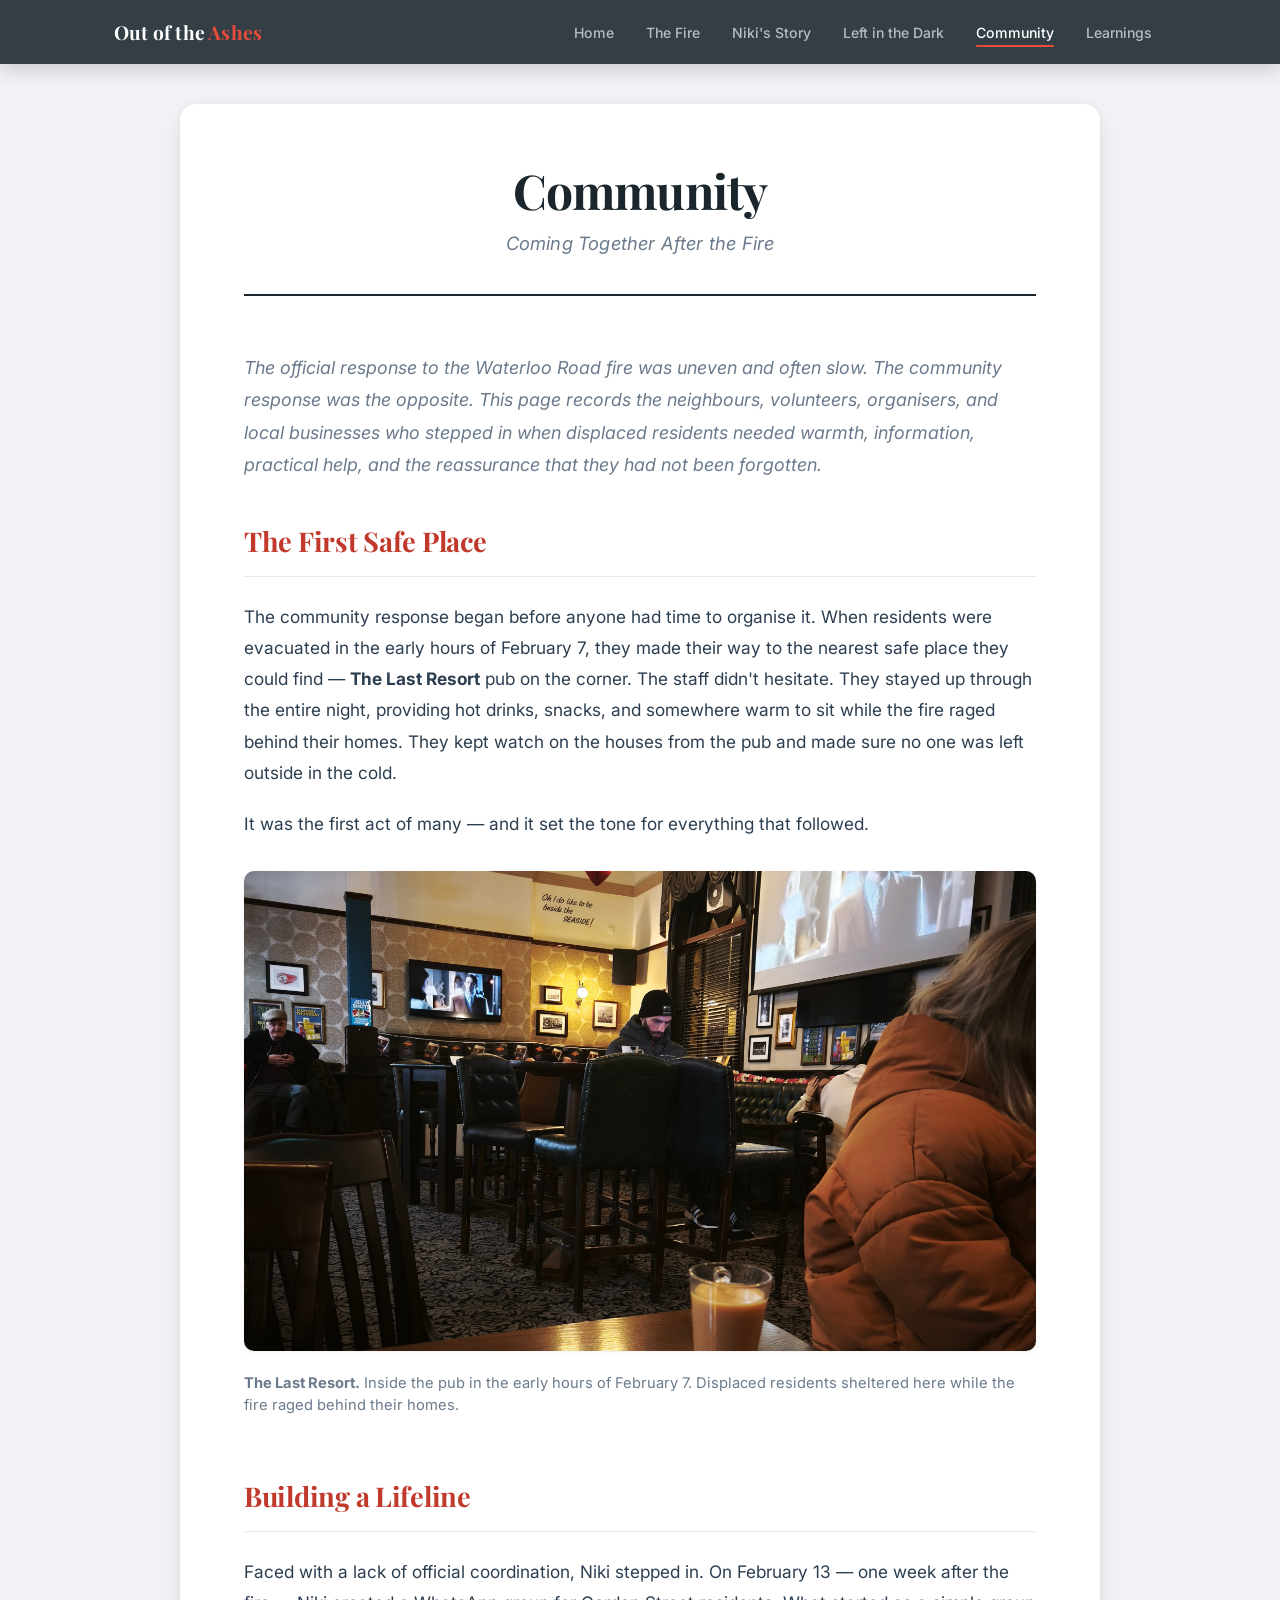
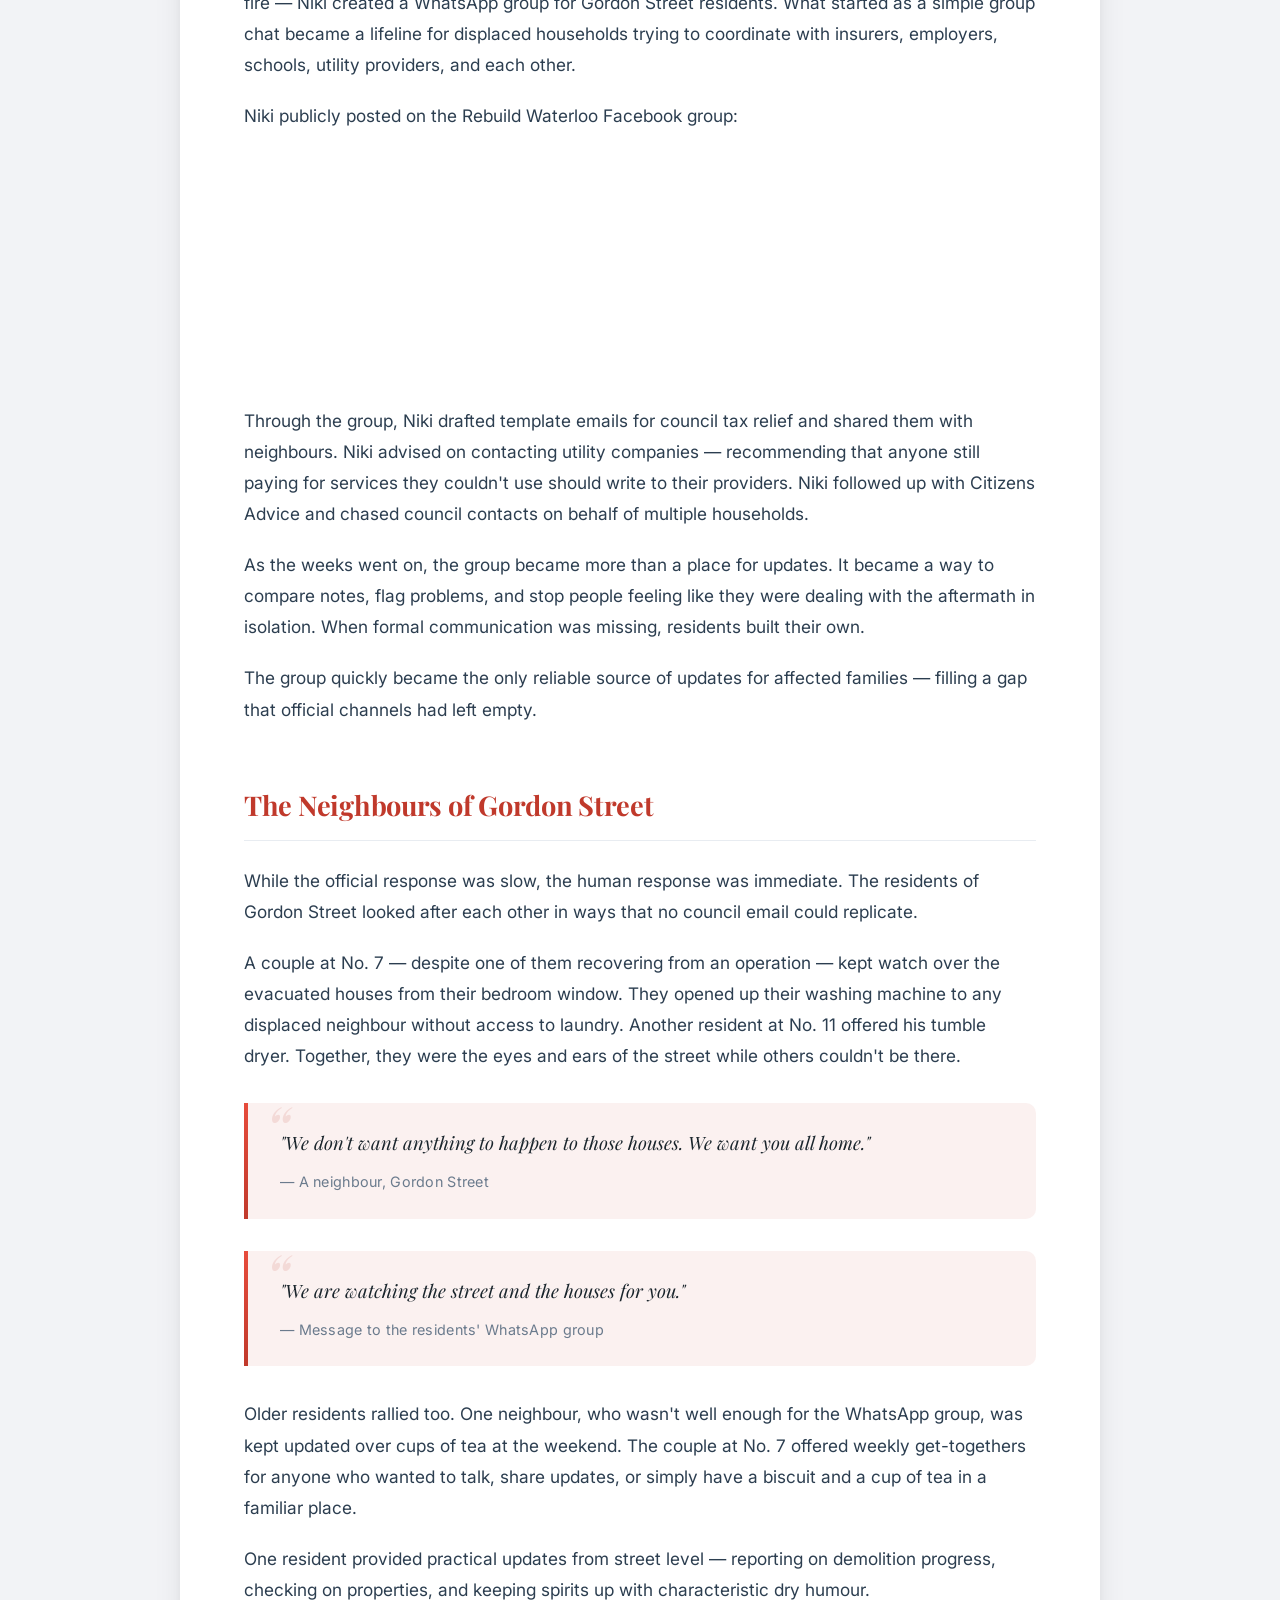
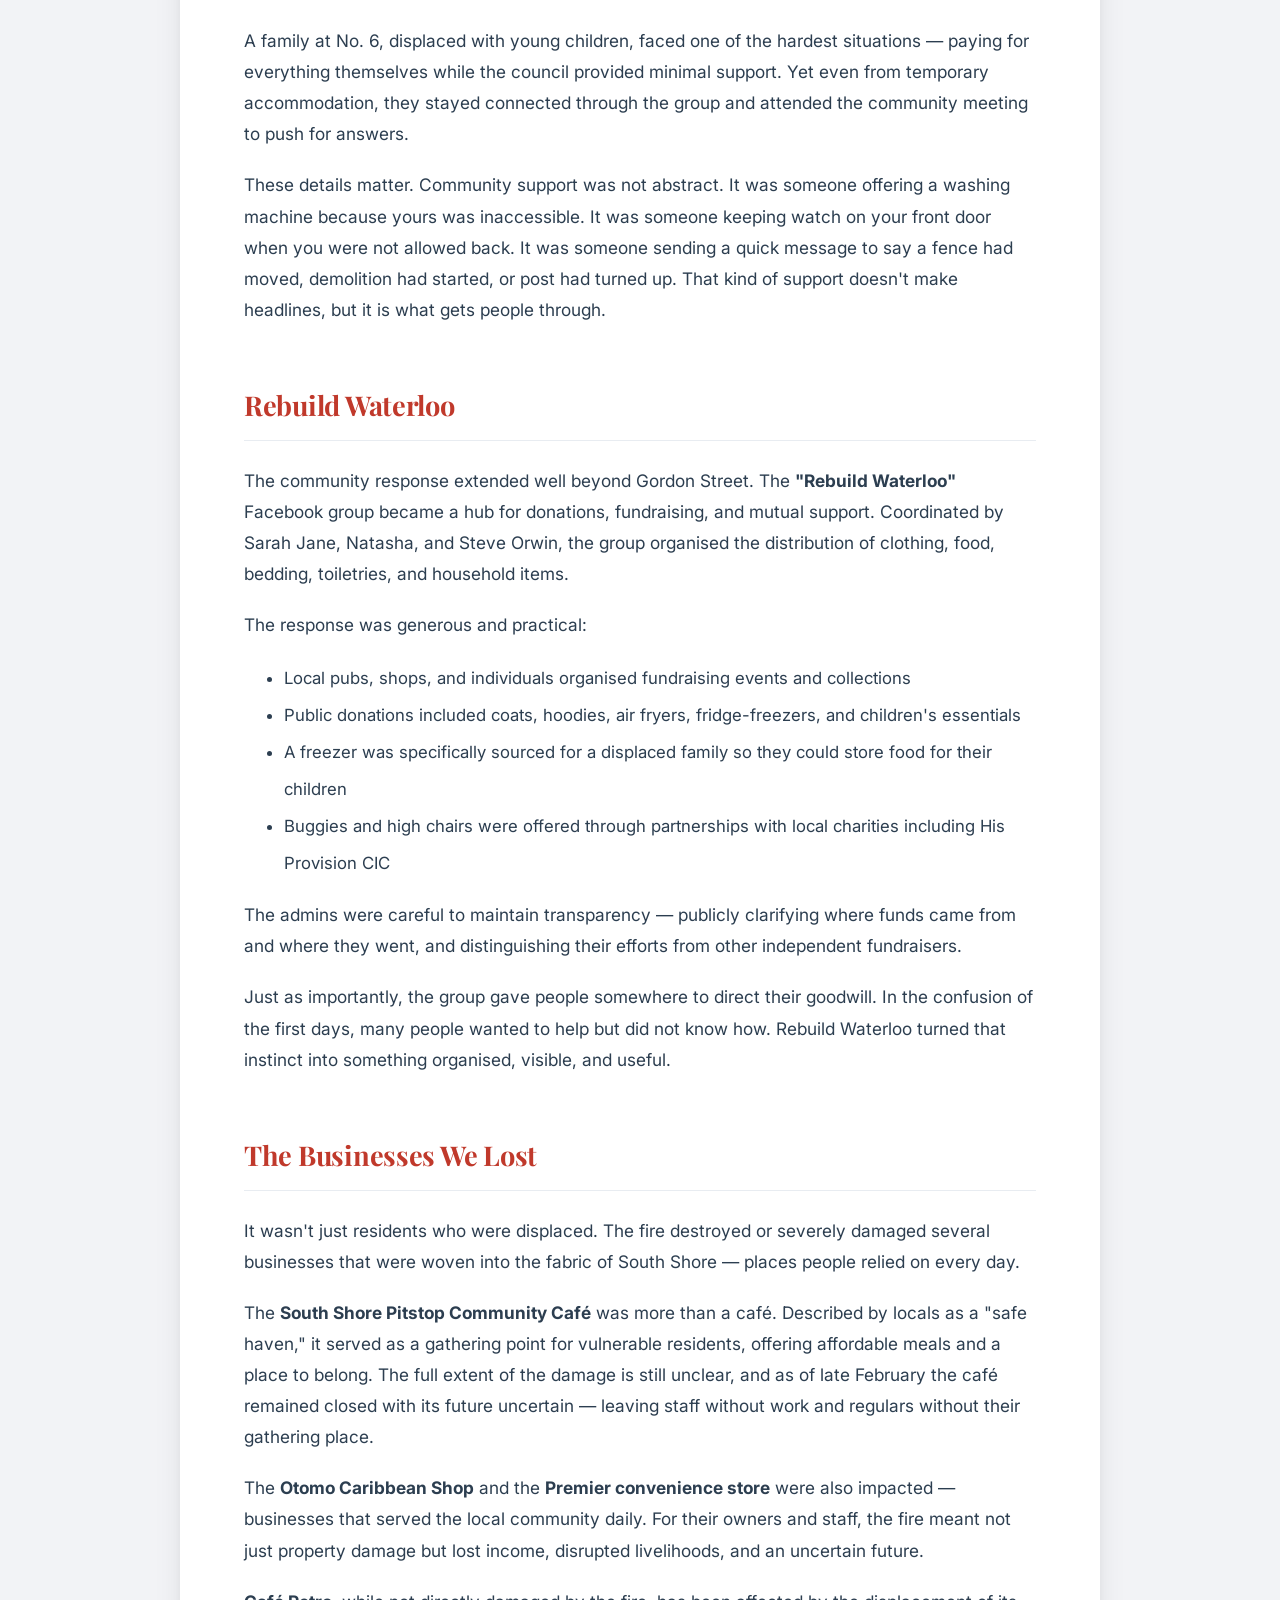
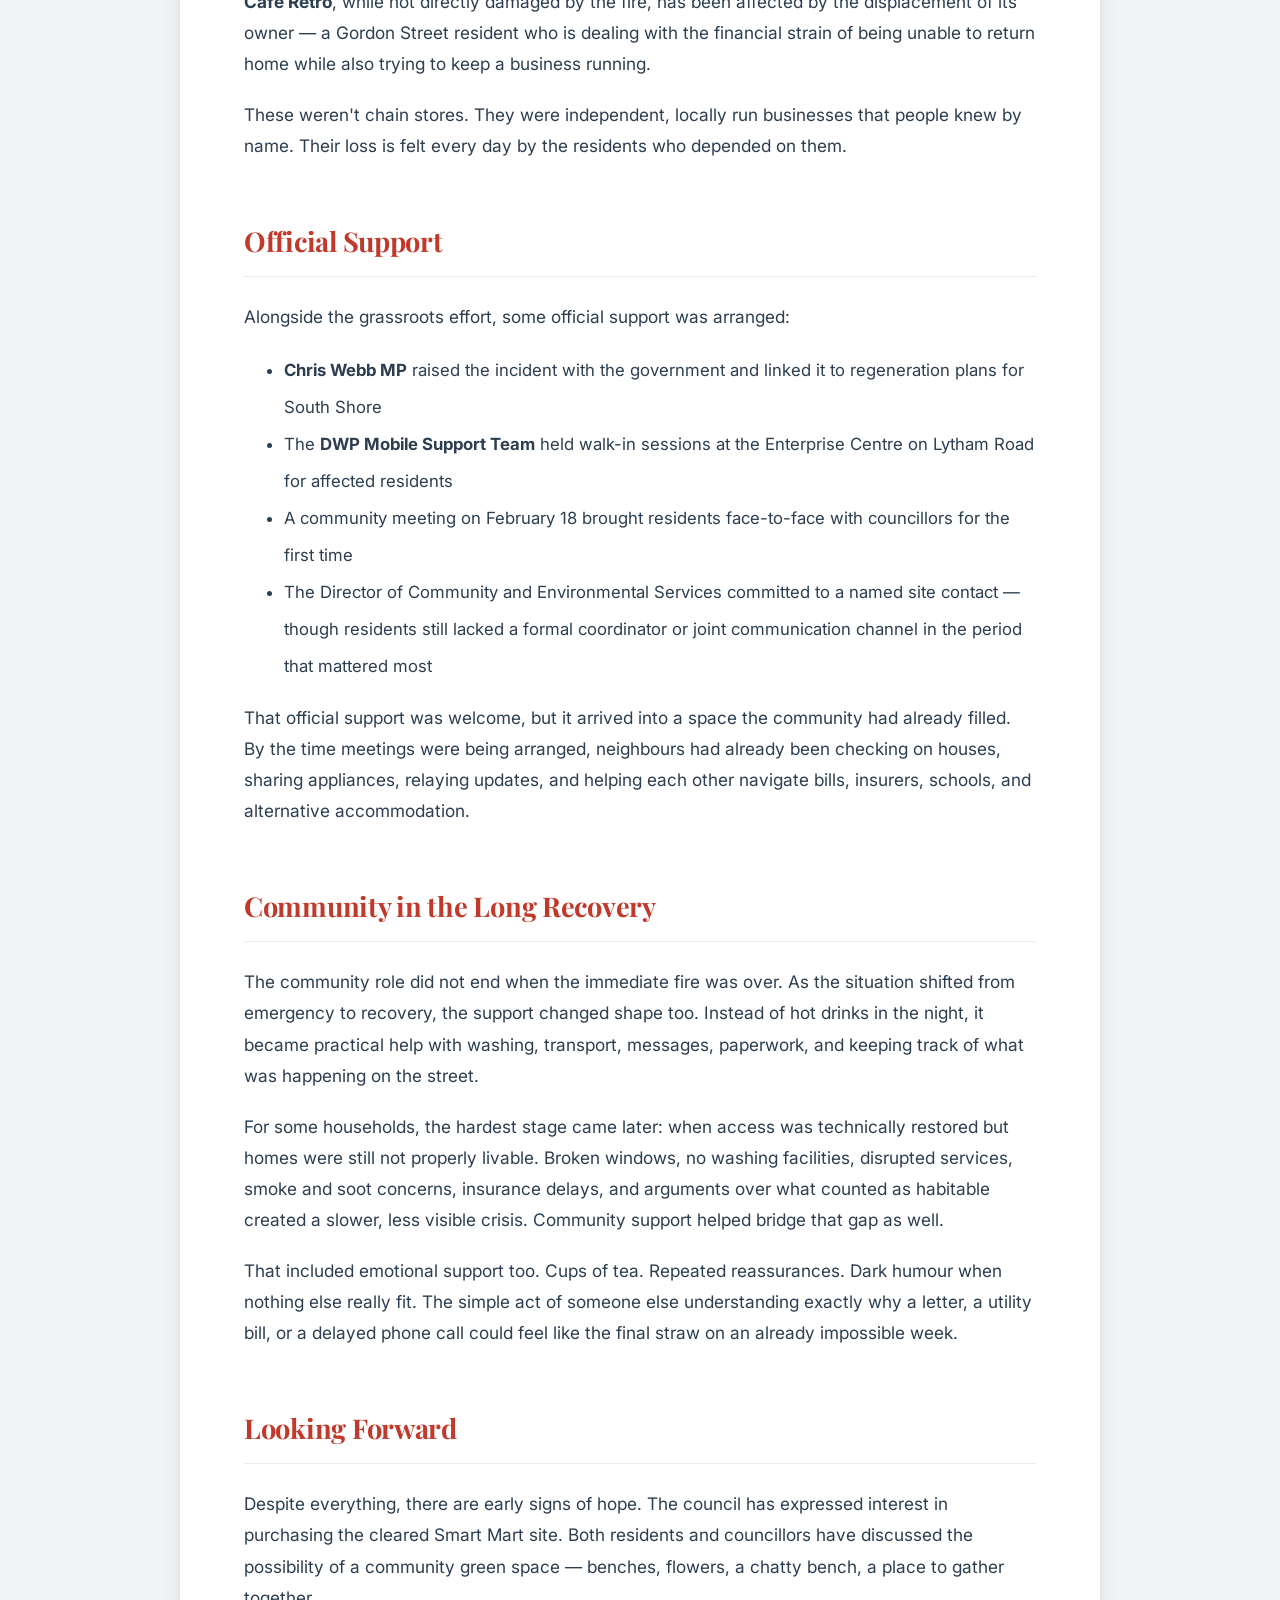
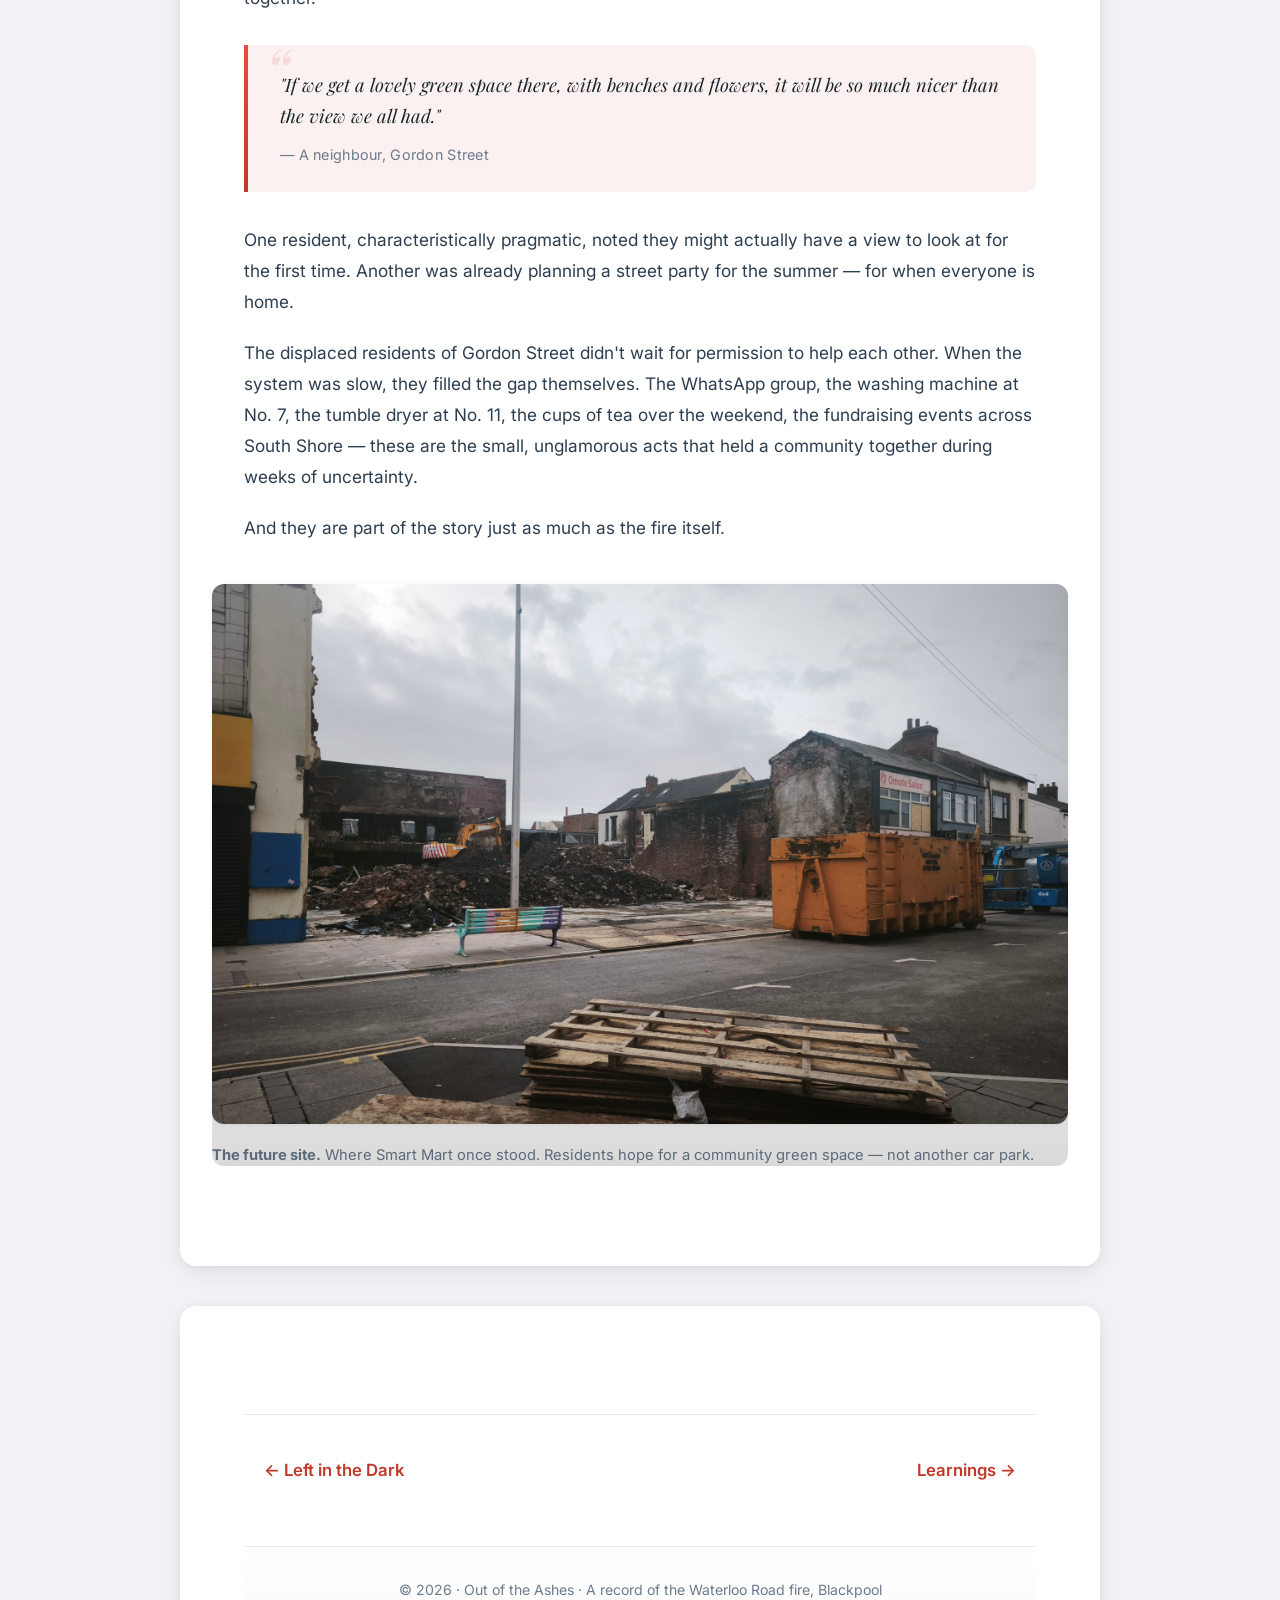
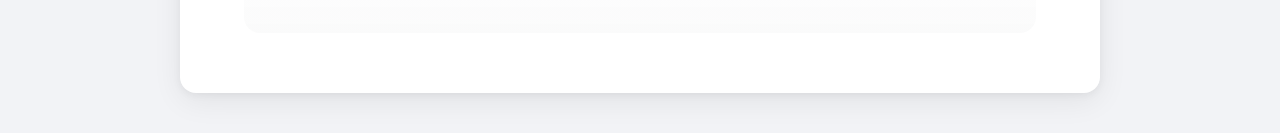
==== commit 914e6ad8: "Revise community.html with updated descriptions and content Updated meta descriptions and added cont" ====
--- a/community.html
+++ b/community.html
@@ -6,11 +6,11 @@
     <meta name="viewport" content="width=device-width, initial-scale=1.0">
     <title>Community — Coming Together | Out of the Ashes</title>
     <meta name="description"
-        content="How neighbours, volunteers, and fundraisers stepped in to support displaced residents after the Waterloo Road fire.">
+        content="How neighbours, volunteers, and fundraisers stepped in to support displaced residents after the Waterloo Road fire — and how that support continued through the long recovery.">
     <meta name="theme-color" content="#1a252c">
     <meta property="og:title" content="Community — Coming Together | Out of the Ashes">
     <meta property="og:description"
-        content="How neighbours, volunteers, and fundraisers stepped in to support displaced residents after the Waterloo Road fire.">
+        content="How neighbours, volunteers, and fundraisers stepped in to support displaced residents after the Waterloo Road fire — and how that support continued through the long recovery.">
     <meta property="og:type" content="article">
     <link rel="icon" type="image/svg+xml" href="favicon.svg">
     <link rel="stylesheet" href="styles.css">
@@ -40,6 +40,12 @@
             <div class="subtitle">Coming Together After the Fire</div>
         </header>
 
+        <p style="font-size: 1.12em; color: var(--light-text); font-style: italic; margin-bottom: 36px;">
+            The official response to the Waterloo Road fire was uneven and often slow. The community response was the
+            opposite. This page records the neighbours, volunteers, organisers, and local businesses who stepped in
+            when displaced residents needed warmth, information, practical help, and the reassurance that they had not
+            been forgotten.</p>
+
         <h2>The First Safe Place</h2>
         <p>The community response began before anyone had time to organise it. When residents were evacuated in the
             early hours of February 7, they made their way to the nearest safe place they could find — <strong>The Last
@@ -60,8 +66,8 @@
         <h2>Building a Lifeline</h2>
         <p>Faced with a lack of official coordination, Niki stepped in. On February 13 — one week after the fire —
             Niki created a WhatsApp group for Gordon Street residents. What started as a simple group chat became a
-            lifeline for displaced households trying to coordinate with insurers, employers, schools, and utility
-            providers.</p>
+            lifeline for displaced households trying to coordinate with insurers, employers, schools, utility
+            providers, and each other.</p>
 
         <p>Niki publicly posted on the Rebuild Waterloo Facebook group:</p>
 
@@ -77,8 +83,12 @@
             couldn't use should write to their providers. Niki followed up with Citizens Advice and chased council
             contacts on behalf of multiple households.</p>
 
+        <p>As the weeks went on, the group became more than a place for updates. It became a way to compare notes,
+            flag problems, and stop people feeling like they were dealing with the aftermath in isolation. When formal
+            communication was missing, residents built their own.</p>
+
         <p>The group quickly became the only reliable source of updates for affected families — filling a gap that
-            official channels had left empty for nearly two weeks.</p>
+            official channels had left empty.</p>
 
         <h2>The Neighbours of Gordon Street</h2>
         <p>While the official response was slow, the human response was immediate. The residents of Gordon Street
@@ -103,7 +113,7 @@
             updated over cups of tea at the weekend. The couple at No. 7 offered weekly get-togethers for anyone who
             wanted to talk, share updates, or simply have a biscuit and a cup of tea in a familiar place.</p>
 
-        <p>One resident provided practical updates from the street level — reporting on demolition progress, checking
+        <p>One resident provided practical updates from street level — reporting on demolition progress, checking
             on properties, and keeping spirits up with characteristic dry humour.</p>
 
         <p>A family at No. 6, displaced with young children, faced one of the hardest situations — paying for
@@ -111,11 +121,16 @@
             accommodation, they stayed connected through the group and attended the community meeting to push for
             answers.</p>
 
+        <p>These details matter. Community support was not abstract. It was someone offering a washing machine because
+            yours was inaccessible. It was someone keeping watch on your front door when you were not allowed back. It
+            was someone sending a quick message to say a fence had moved, demolition had started, or post had turned up.
+            That kind of support doesn't make headlines, but it is what gets people through.</p>
+
         <h2>Rebuild Waterloo</h2>
         <p>The community response extended well beyond Gordon Street. The <strong>"Rebuild Waterloo"</strong> Facebook
-            group — now over <span class="highlight">311 members</span> — became a hub for donations, fundraising, and
-            mutual support. Coordinated by Sarah Jane, Natasha, and Steve Orwin, the group
-            organised the distribution of clothing, food, bedding, toiletries, and household items.</p>
+            group became a hub for donations, fundraising, and mutual support. Coordinated by Sarah Jane, Natasha, and
+            Steve Orwin, the group organised the distribution of clothing, food, bedding, toiletries, and household
+            items.</p>
 
         <p>The response was generous and practical:</p>
 
@@ -131,13 +146,17 @@
         <p>The admins were careful to maintain transparency — publicly clarifying where funds came from and where they
             went, and distinguishing their efforts from other independent fundraisers.</p>
 
+        <p>Just as importantly, the group gave people somewhere to direct their goodwill. In the confusion of the first
+            days, many people wanted to help but did not know how. Rebuild Waterloo turned that instinct into something
+            organised, visible, and useful.</p>
+
         <h2>The Businesses We Lost</h2>
         <p>It wasn't just residents who were displaced. The fire destroyed or severely damaged several businesses that
             were woven into the fabric of South Shore — places people relied on every day.</p>
 
         <p>The <strong>South Shore Pitstop Community Café</strong> was more than a café. Described by locals as a
             "safe haven," it served as a gathering point for vulnerable residents, offering affordable meals and a
-            place to belong. The full extent of the damage is still unclear, and as of late February the café remains
+            place to belong. The full extent of the damage is still unclear, and as of late February the café remained
             closed with its future uncertain — leaving staff without work and regulars without their gathering
             place.</p>
 
@@ -163,9 +182,27 @@
             <li>A community meeting on February 18 brought residents face-to-face with councillors for the first time
             </li>
             <li>The Director of Community and Environmental Services committed to a named site contact
-                — though as of late February, residents still have no formal coordinator or joint communication
-                channel</li>
+                — though residents still lacked a formal coordinator or joint communication channel in the period that
+                mattered most</li>
         </ul>
+
+        <p>That official support was welcome, but it arrived into a space the community had already filled. By the time
+            meetings were being arranged, neighbours had already been checking on houses, sharing appliances, relaying
+            updates, and helping each other navigate bills, insurers, schools, and alternative accommodation.</p>
+
+        <h2>Community in the Long Recovery</h2>
+        <p>The community role did not end when the immediate fire was over. As the situation shifted from emergency to
+            recovery, the support changed shape too. Instead of hot drinks in the night, it became practical help with
+            washing, transport, messages, paperwork, and keeping track of what was happening on the street.</p>
+
+        <p>For some households, the hardest stage came later: when access was technically restored but homes were still
+            not properly livable. Broken windows, no washing facilities, disrupted services, smoke and soot concerns,
+            insurance delays, and arguments over what counted as habitable created a slower, less visible crisis.
+            Community support helped bridge that gap as well.</p>
+
+        <p>That included emotional support too. Cups of tea. Repeated reassurances. Dark humour when nothing else
+            really fit. The simple act of someone else understanding exactly why a letter, a utility bill, or a delayed
+            phone call could feel like the final straw on an already impossible week.</p>
 
         <h2>Looking Forward</h2>
         <p>Despite everything, there are early signs of hope. The council has expressed interest in purchasing the
@@ -184,9 +221,9 @@
         <p>The displaced residents of Gordon Street didn't wait for permission to help each other. When the system was
             slow, they filled the gap themselves. The WhatsApp group, the washing machine at No. 7, the tumble dryer at
             No. 11, the cups of tea over the weekend, the fundraising events across South Shore — these are the small,
-            unglamorous acts that held a community together during three weeks of uncertainty.</p>
-
-        <p>And they're still at it.</p>
+            unglamorous acts that held a community together during weeks of uncertainty.</p>
+
+        <p>And they are part of the story just as much as the fire itself.</p>
 
         <figure class="full-width-figure animate-in">
             <img src="2026-02-23-day-street-view-cleared-demolition-site.jpg.jpg"
@@ -211,4 +248,4 @@
     <script src="lightbox.js" defer></script>
 </body>
 
-</html>+</html>
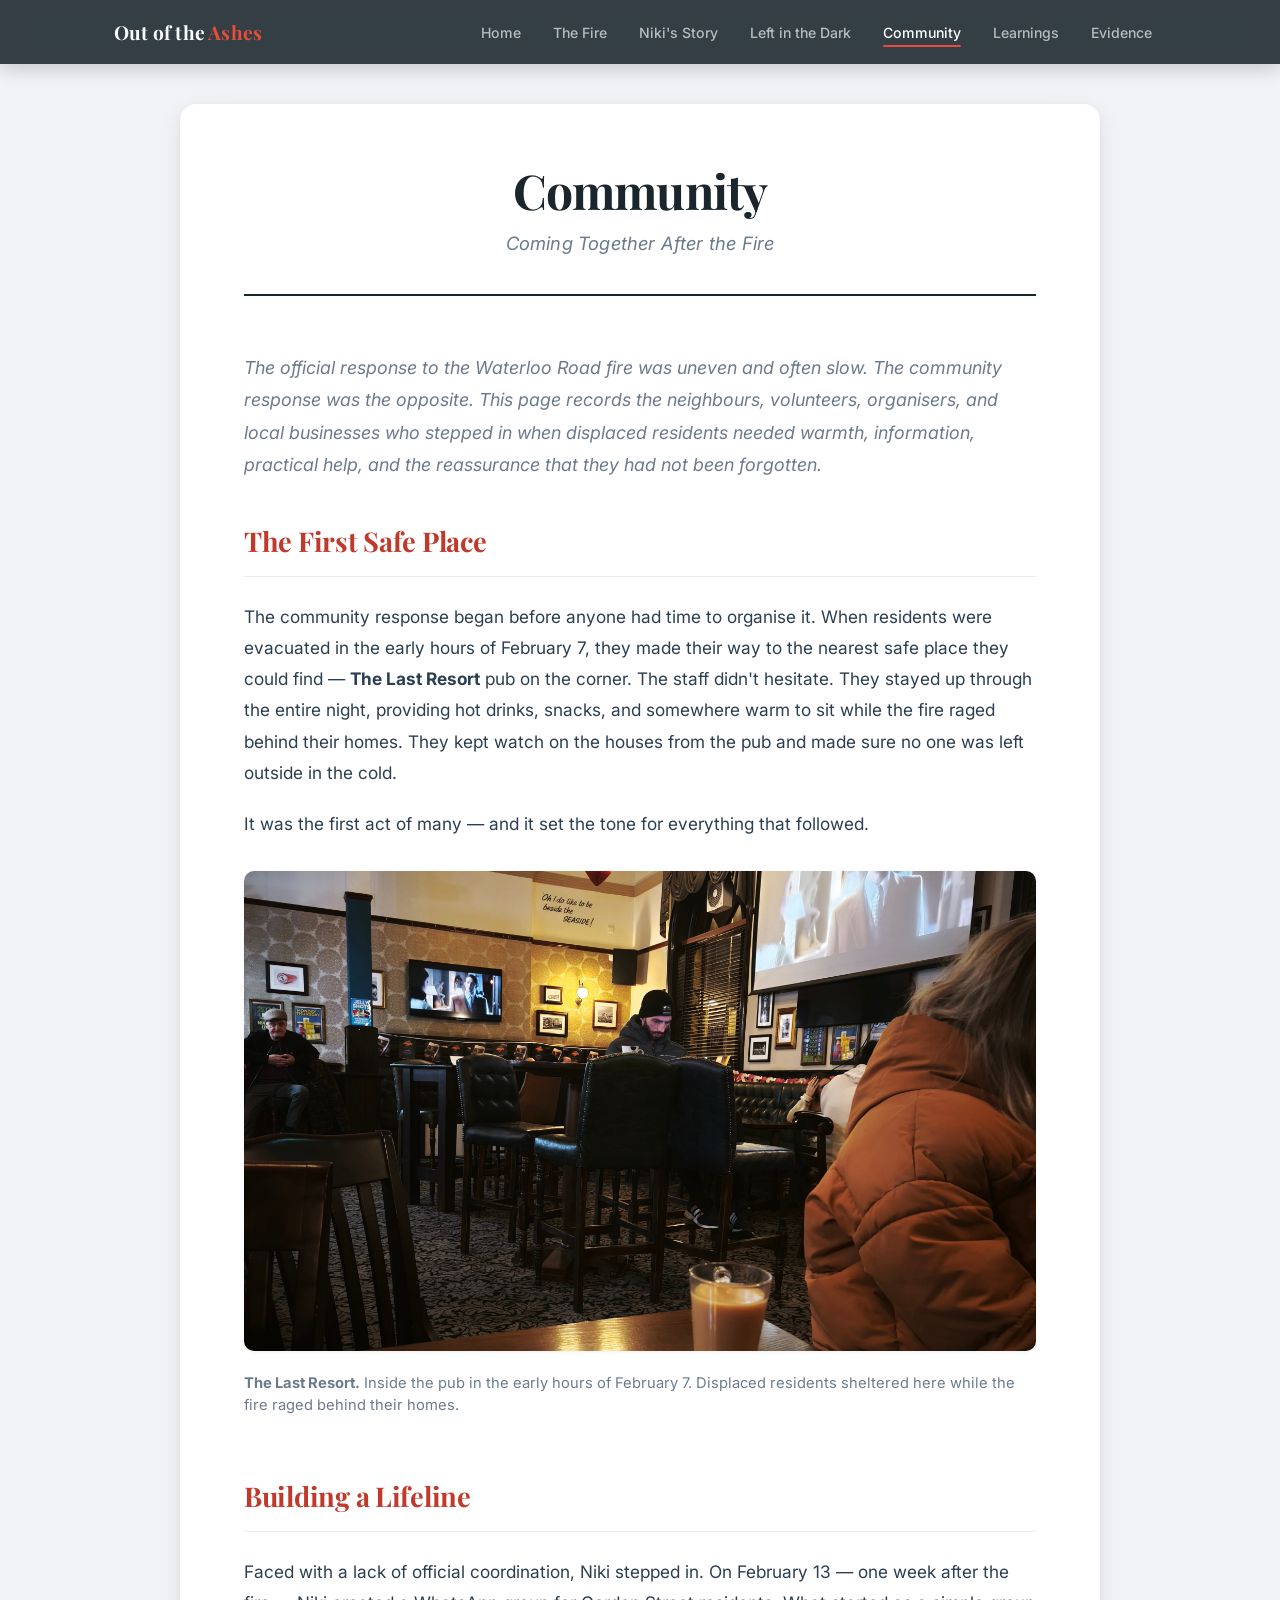
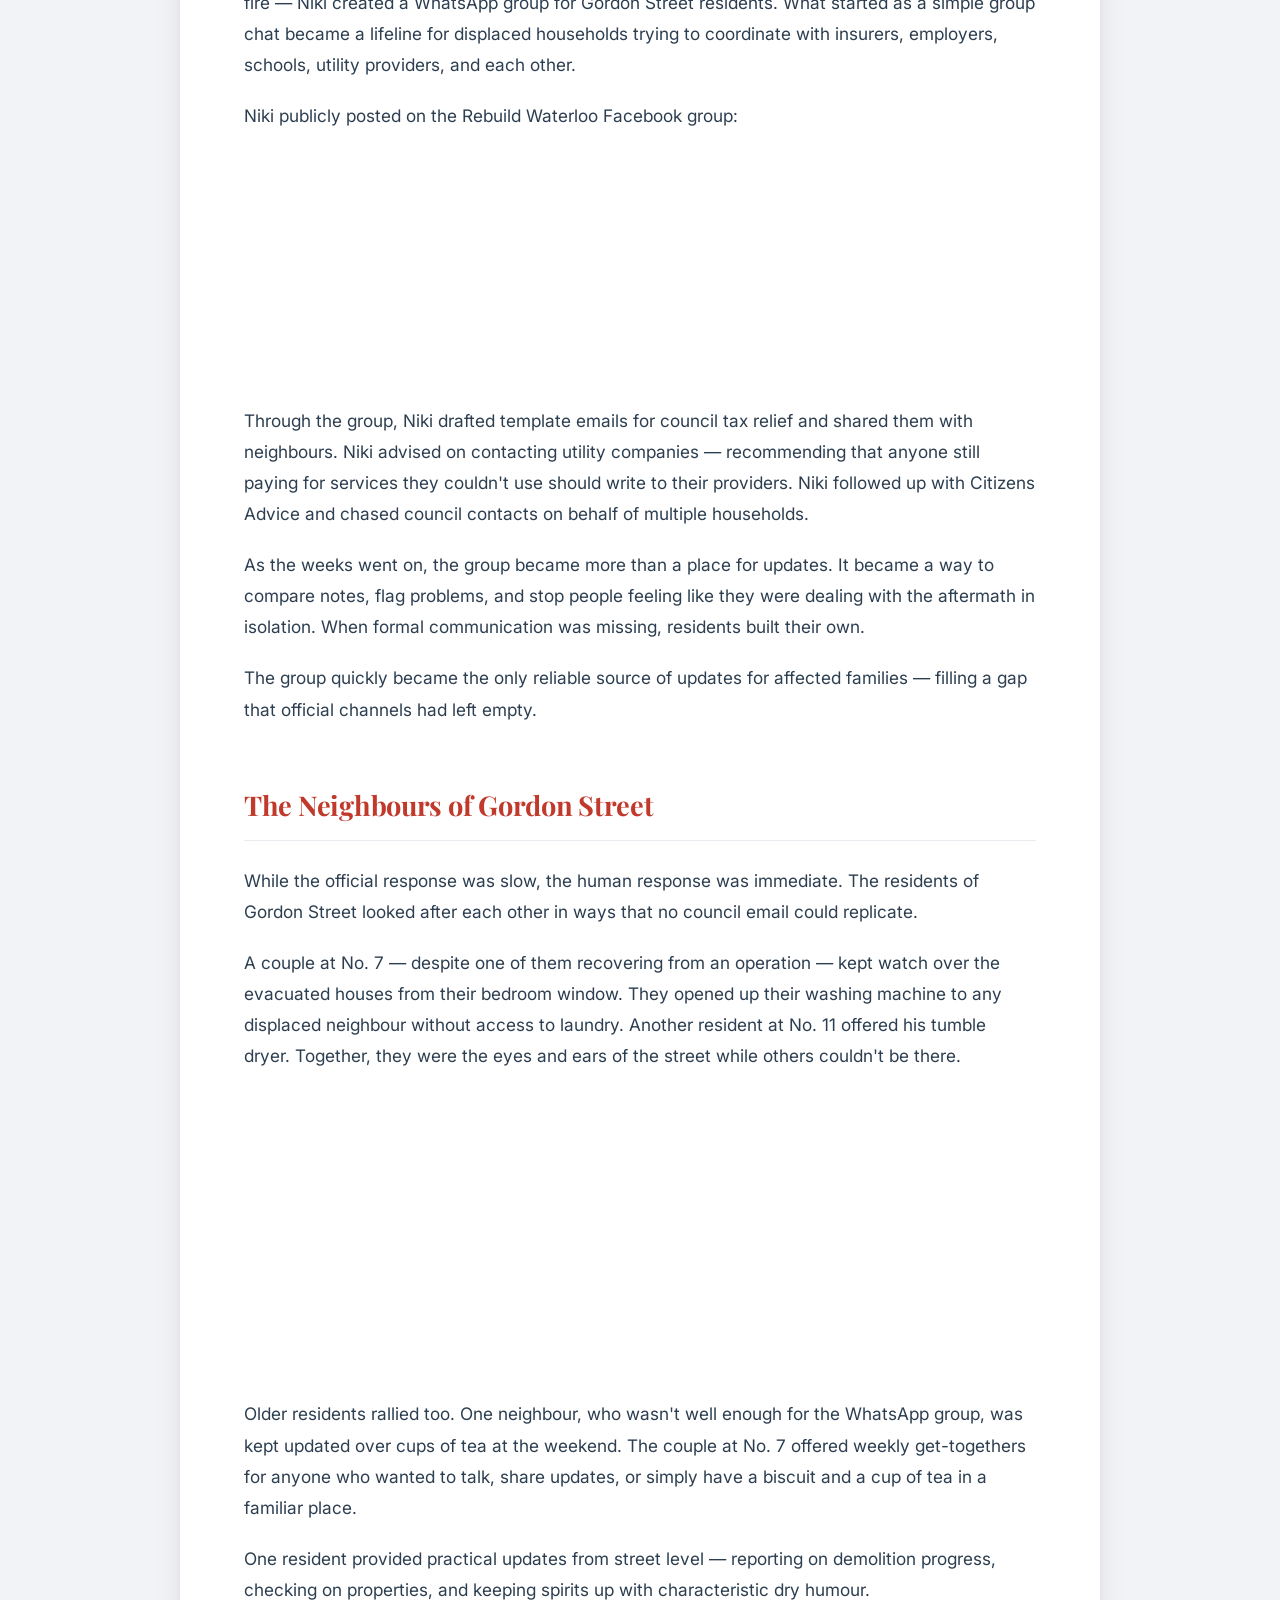
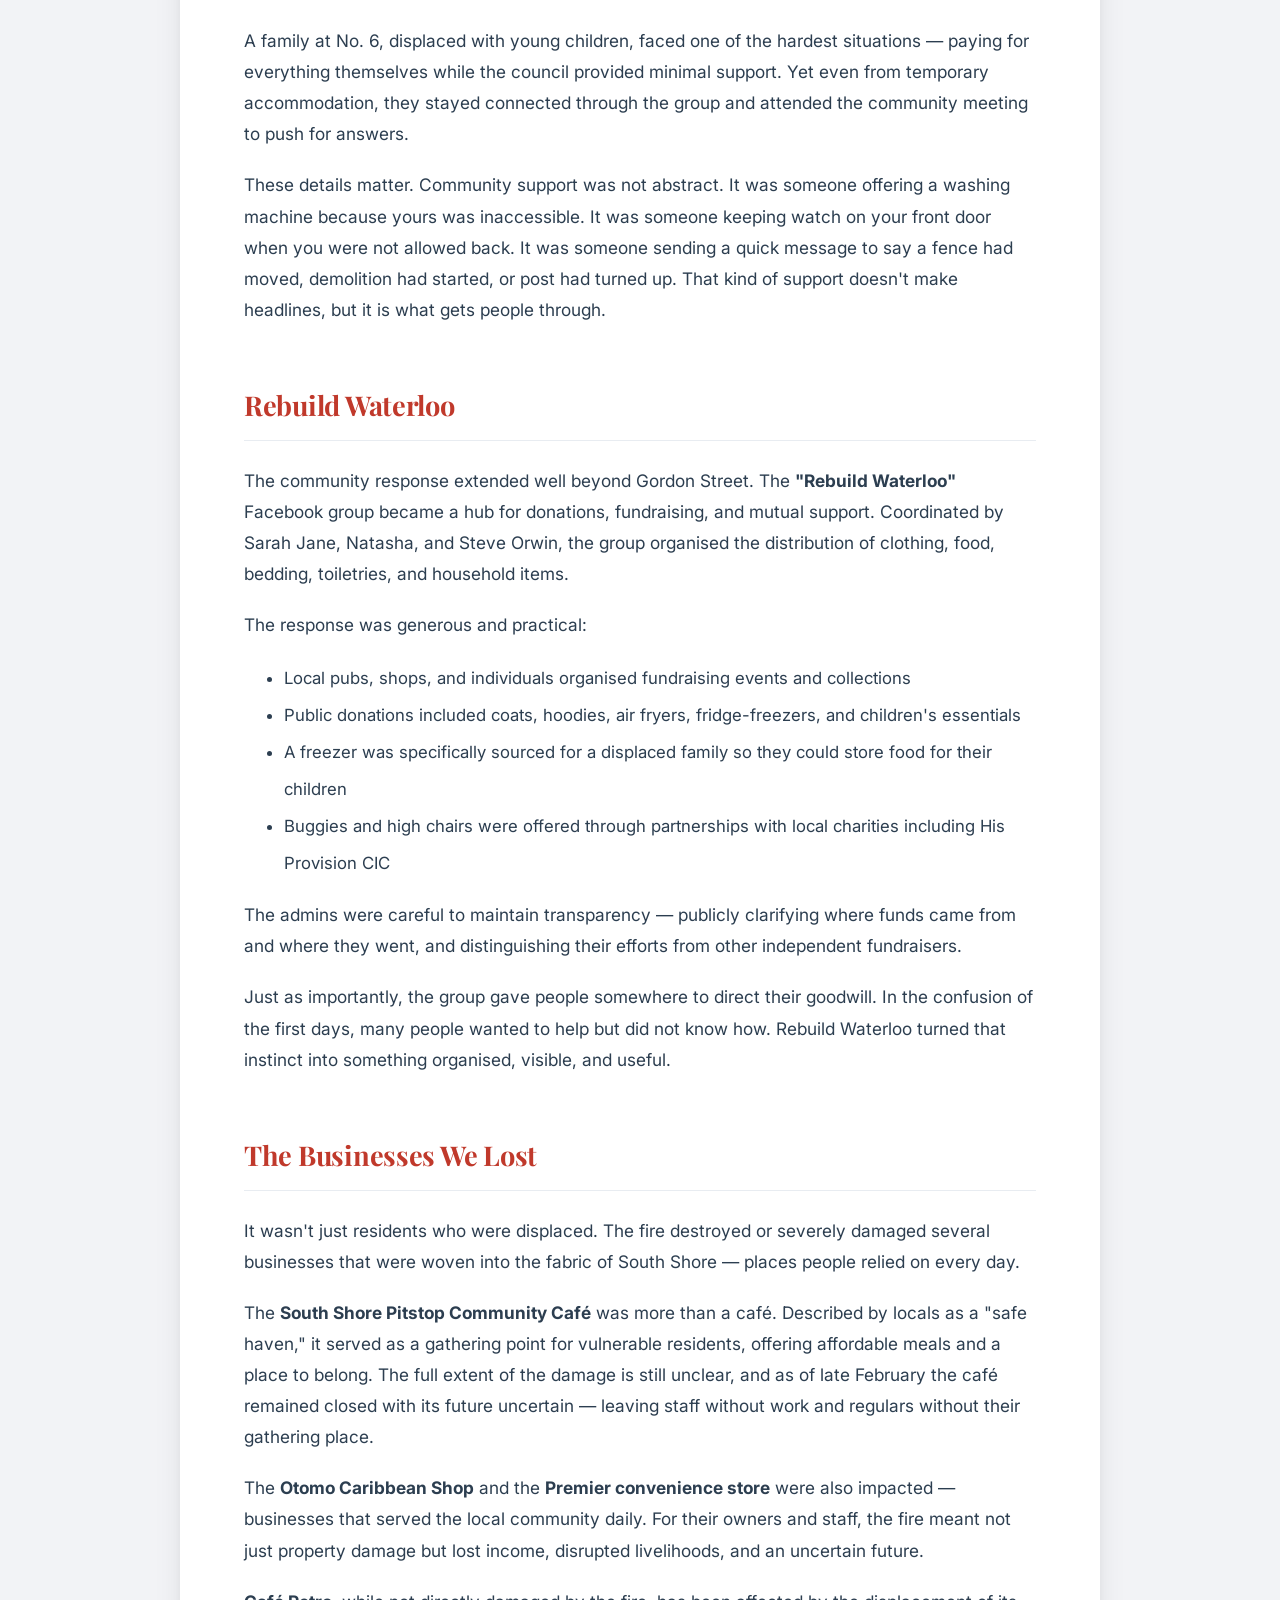
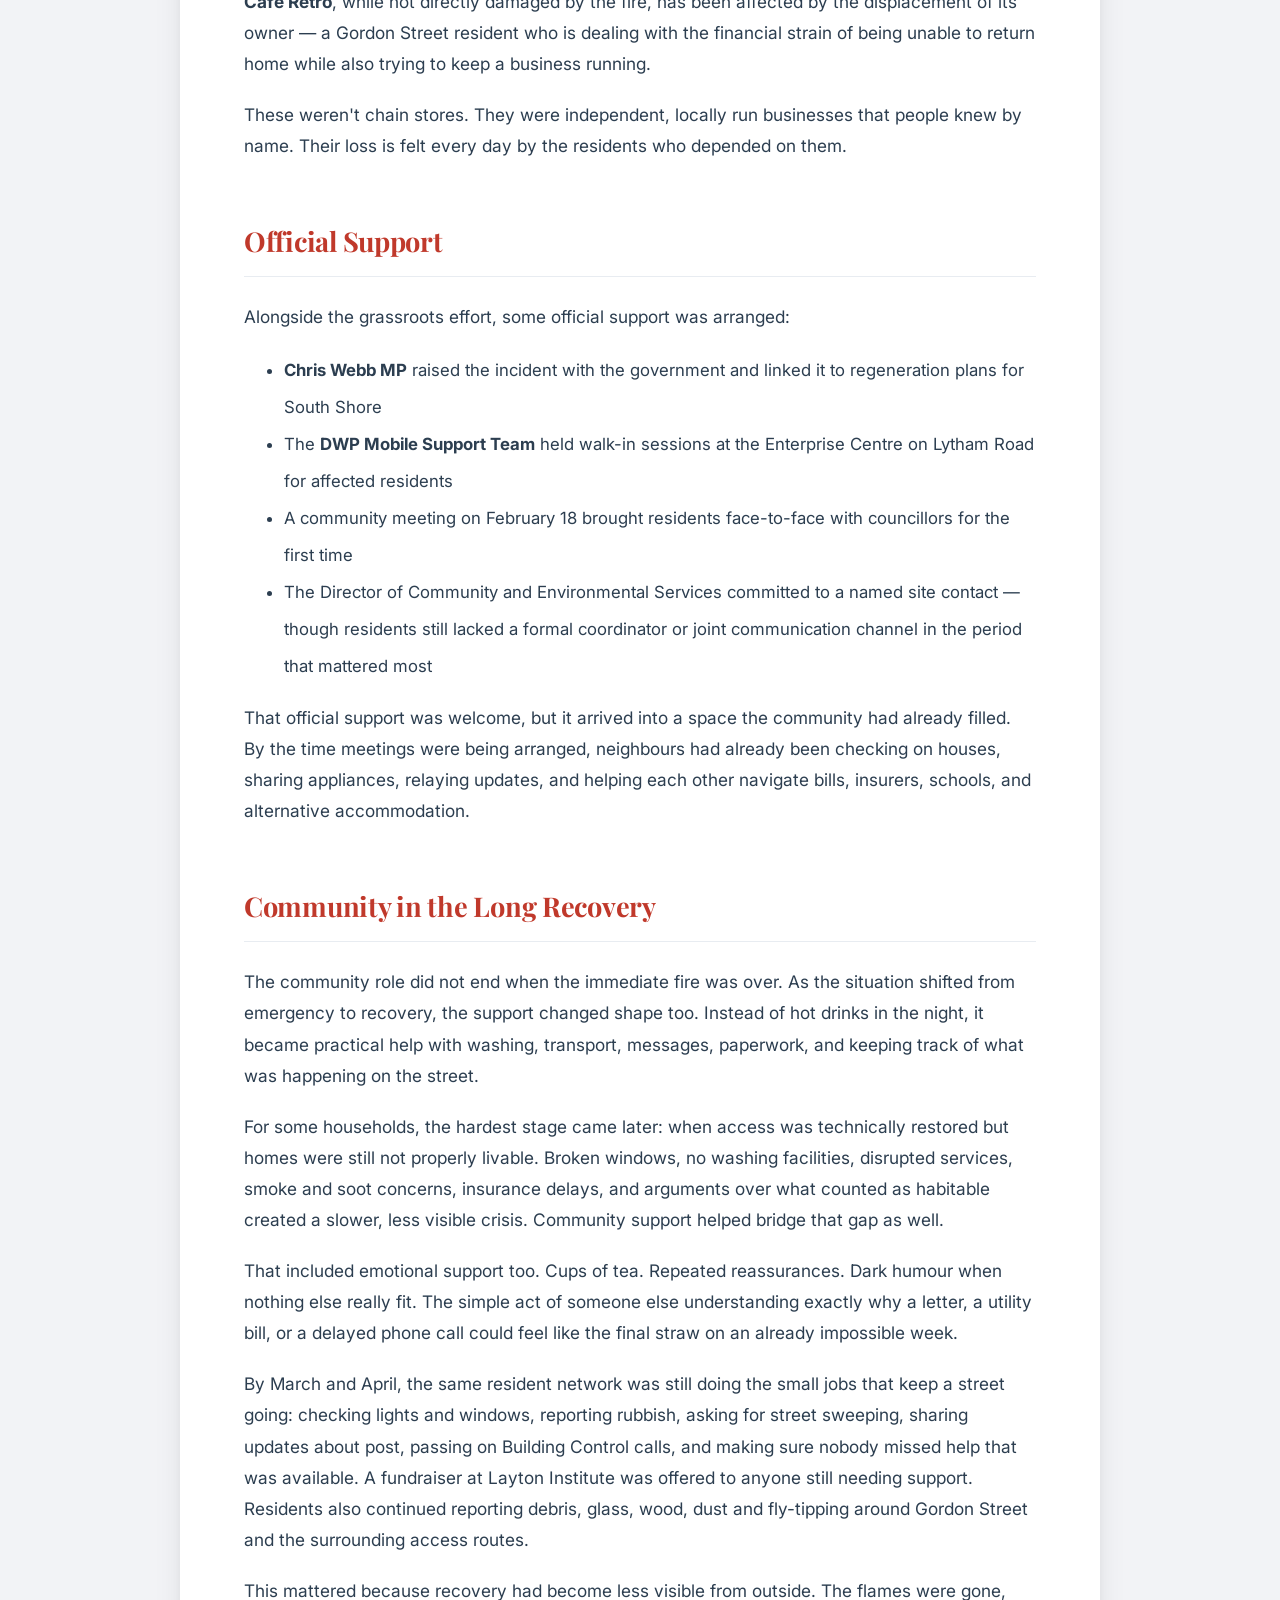
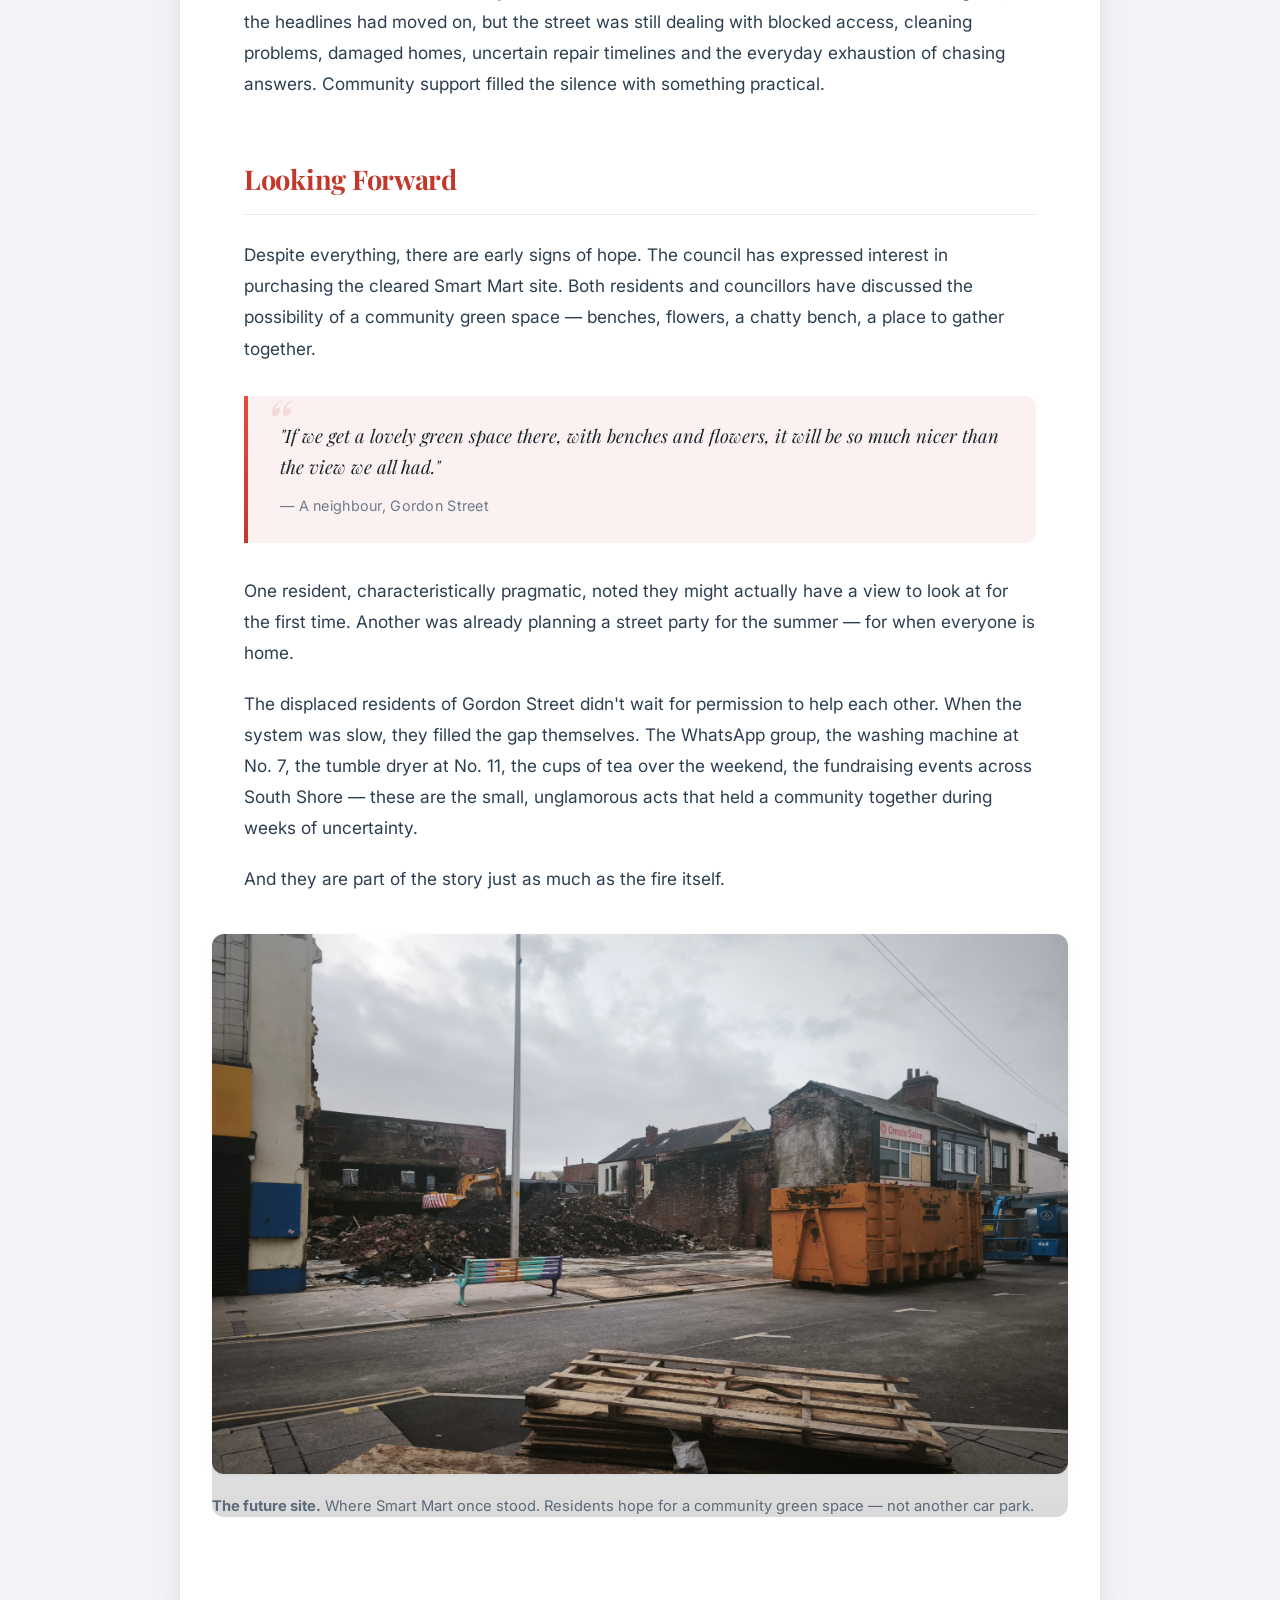
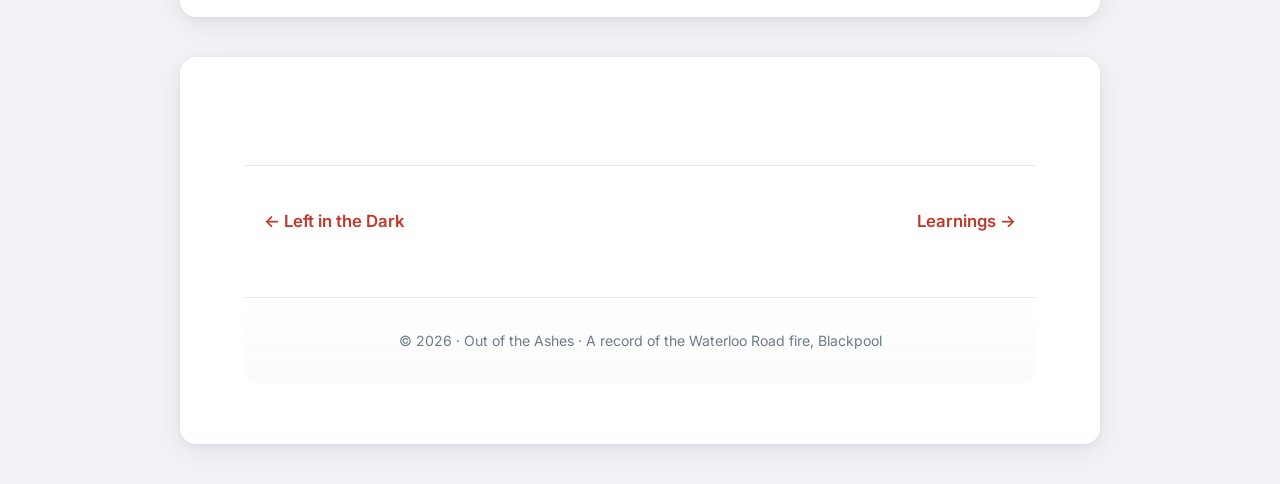
==== commit a05e6ebb: "Update recovery evidence site" ====
--- a/community.html
+++ b/community.html
@@ -30,6 +30,7 @@
                 <li><a href="left-in-the-dark.html">Left in the Dark</a></li>
                 <li><a href="community.html" class="active">Community</a></li>
                 <li><a href="learnings.html">Learnings</a></li>
+                <li><a href="evidence.html">Evidence</a></li>
             </ul>
         </div>
     </nav>
@@ -204,6 +205,17 @@
             really fit. The simple act of someone else understanding exactly why a letter, a utility bill, or a delayed
             phone call could feel like the final straw on an already impossible week.</p>
 
+        <p>By March and April, the same resident network was still doing the small jobs that keep a street going:
+            checking lights and windows, reporting rubbish, asking for street sweeping, sharing updates about post,
+            passing on Building Control calls, and making sure nobody missed help that was available. A fundraiser at
+            Layton Institute was offered to anyone still needing support. Residents also continued reporting debris,
+            glass, wood, dust and fly-tipping around Gordon Street and the surrounding access routes.</p>
+
+        <p>This mattered because recovery had become less visible from outside. The flames were gone, the headlines had
+            moved on, but the street was still dealing with blocked access, cleaning problems, damaged homes, uncertain
+            repair timelines and the everyday exhaustion of chasing answers. Community support filled the silence with
+            something practical.</p>
+
         <h2>Looking Forward</h2>
         <p>Despite everything, there are early signs of hope. The council has expressed interest in purchasing the
             cleared Smart Mart site. Both residents and councillors have discussed the possibility of a community green
--- a/styles.css
+++ b/styles.css
@@ -82,6 +82,10 @@
 
 .page-cards .animate-in:nth-child(5) {
     transition-delay: 0.32s;
+}
+
+.page-cards .animate-in:nth-child(6) {
+    transition-delay: 0.4s;
 }
 
 .image-grid .animate-in:nth-child(2) {
@@ -291,6 +295,64 @@
     font-variant-numeric: tabular-nums;
 }
 
+/* --- Status and Evidence Blocks --- */
+.status-note {
+    margin: 40px 0;
+    padding: 28px 32px;
+    border-left: 4px solid var(--accent);
+    background: linear-gradient(135deg, var(--accent-soft), rgba(var(--primary-rgb), 0.03));
+    border-radius: 0 10px 10px 0;
+}
+
+.status-note h2 {
+    margin-top: 0;
+}
+
+.status-note ul {
+    margin-bottom: 0;
+    padding-left: 22px;
+    font-size: 1.02em;
+    line-height: 1.9;
+}
+
+.evidence-list {
+    border-top: 1px solid var(--border);
+    margin: 24px 0 40px;
+}
+
+.evidence-list p {
+    margin: 0;
+    padding: 22px 0;
+    border-bottom: 1px solid var(--border);
+}
+
+.evidence-table {
+    width: 100%;
+    border-collapse: collapse;
+    margin: 28px 0 40px;
+    font-size: 0.96em;
+    line-height: 1.55;
+}
+
+.evidence-table th,
+.evidence-table td {
+    padding: 16px 14px;
+    border-bottom: 1px solid var(--border);
+    vertical-align: top;
+    text-align: left;
+}
+
+.evidence-table th {
+    color: var(--primary);
+    font-weight: 700;
+    background: rgba(var(--primary-rgb), 0.04);
+}
+
+.evidence-table td:first-child {
+    font-weight: 600;
+    color: var(--primary);
+}
+
 /* --- Images --- */
 figure {
     margin: 32px 0;
@@ -668,7 +730,7 @@
     margin-left: auto;
 }
 
-/* --- Page Cards: 5-card grid fix --- */
+/* --- Page Cards: odd-card grid fix --- */
 .page-cards .page-card:last-child:nth-child(odd) {
     grid-column: 1 / -1;
 }
@@ -752,6 +814,31 @@
 }
 
 /* --- Responsive --- */
+@media (max-width: 900px) {
+    .site-nav .nav-links {
+        display: none;
+        position: absolute;
+        top: var(--nav-height);
+        left: 0;
+        right: 0;
+        background: rgba(var(--primary-rgb), 0.95);
+        backdrop-filter: blur(16px);
+        -webkit-backdrop-filter: blur(16px);
+        flex-direction: column;
+        padding: 12px 24px 20px;
+        gap: 2px;
+        box-shadow: 0 8px 32px rgba(0, 0, 0, 0.25);
+    }
+
+    .site-nav .nav-links.open {
+        display: flex;
+    }
+
+    .nav-toggle {
+        display: block;
+    }
+}
+
 @media (max-width: 768px) {
     .container {
         padding: 28px 24px;
@@ -854,6 +941,33 @@
         font-size: 1.05em;
     }
 
+    .status-note {
+        padding: 22px 20px;
+    }
+
+    .evidence-table,
+    .evidence-table thead,
+    .evidence-table tbody,
+    .evidence-table th,
+    .evidence-table td,
+    .evidence-table tr {
+        display: block;
+    }
+
+    .evidence-table thead {
+        display: none;
+    }
+
+    .evidence-table tr {
+        border-bottom: 1px solid var(--border);
+        padding: 14px 0;
+    }
+
+    .evidence-table td {
+        border-bottom: none;
+        padding: 8px 0;
+    }
+
     .lightbox-overlay {
         padding: 20px;
     }
@@ -872,4 +986,4 @@
         gap: 16px;
         padding: 24px 0;
     }
-}+}
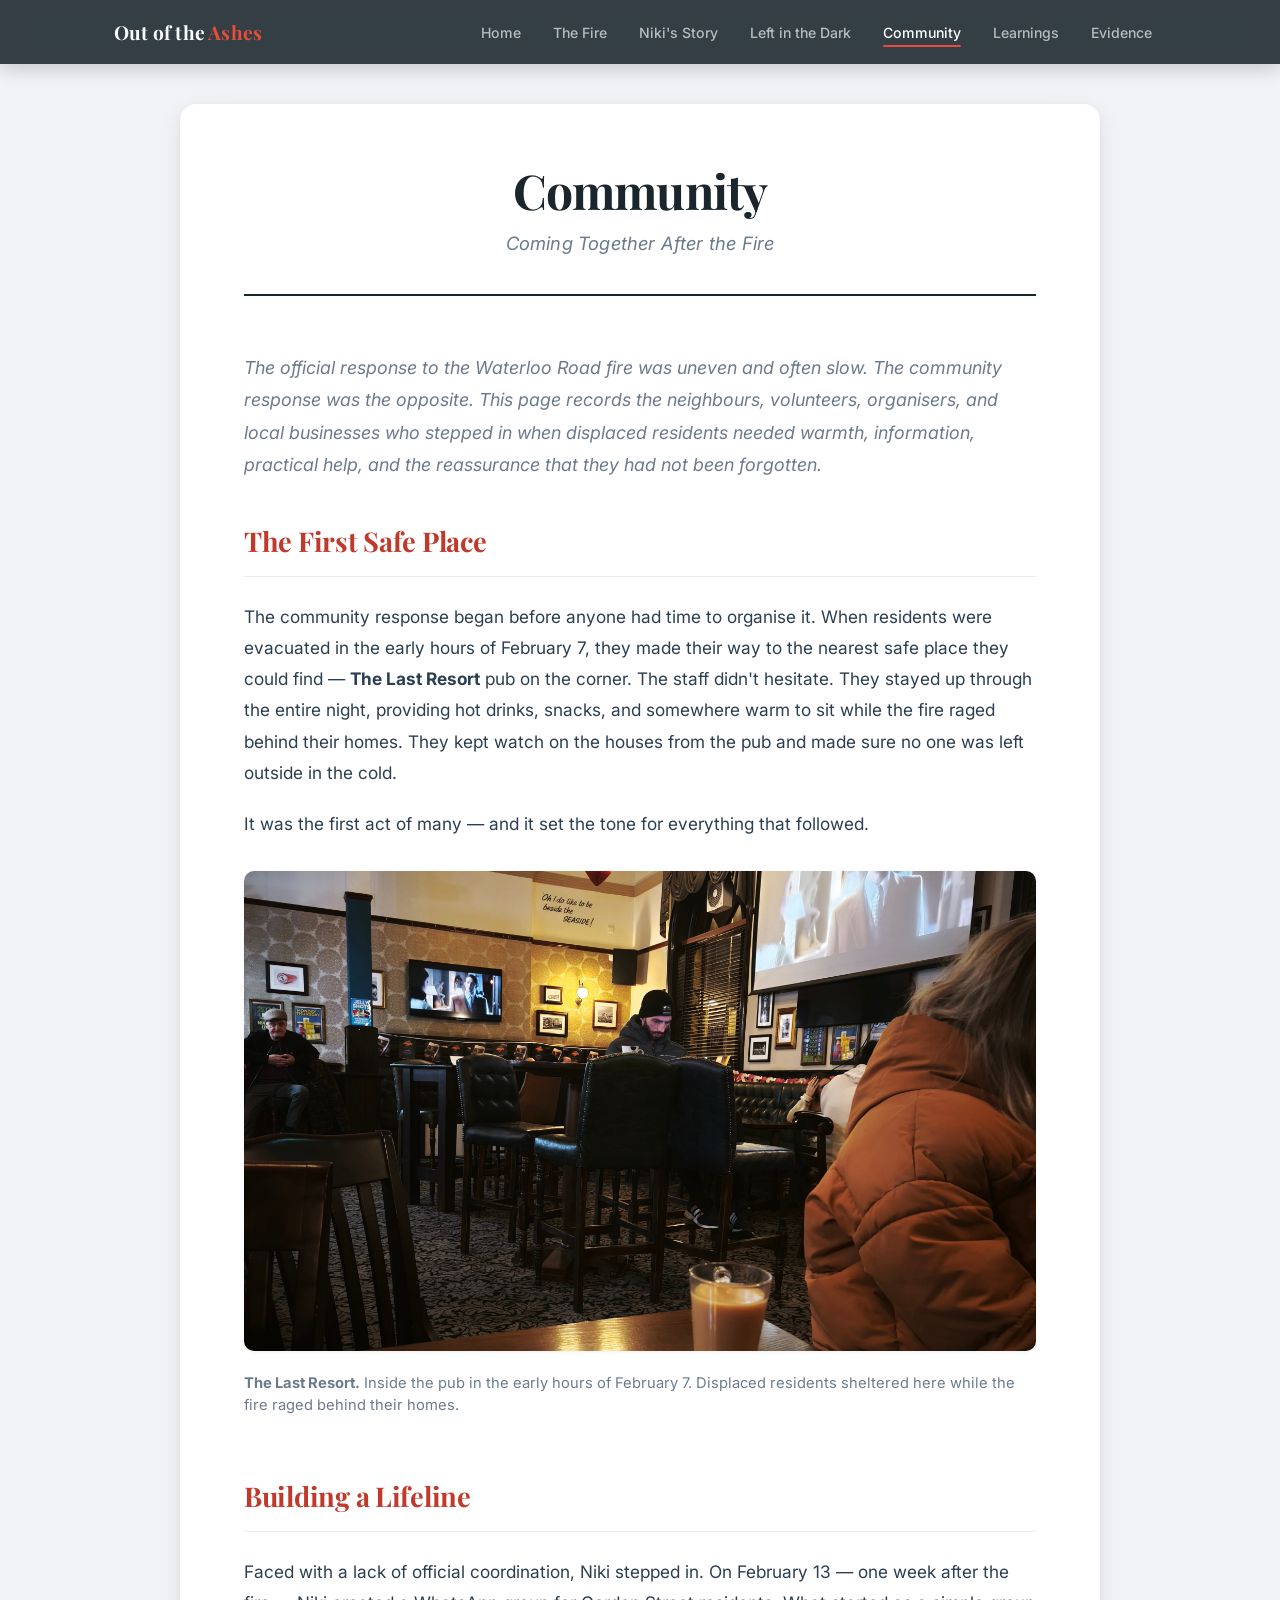
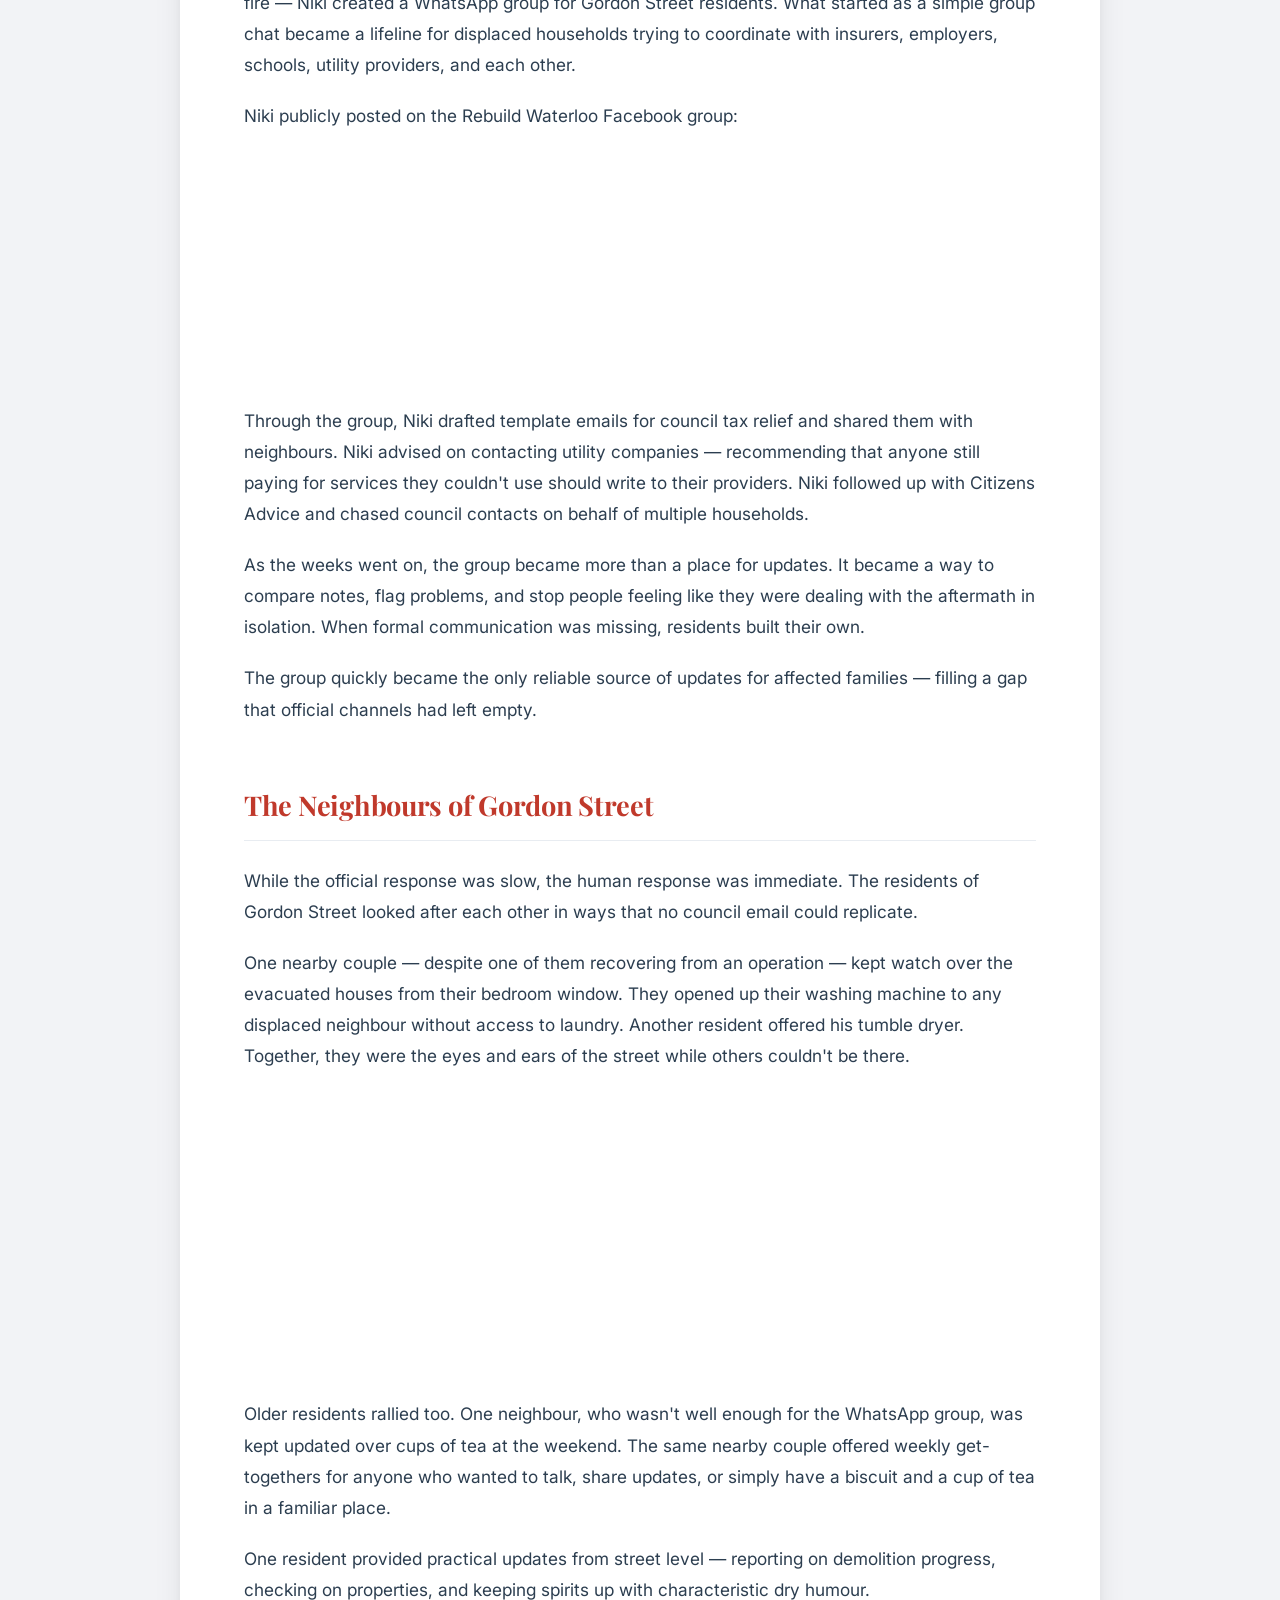
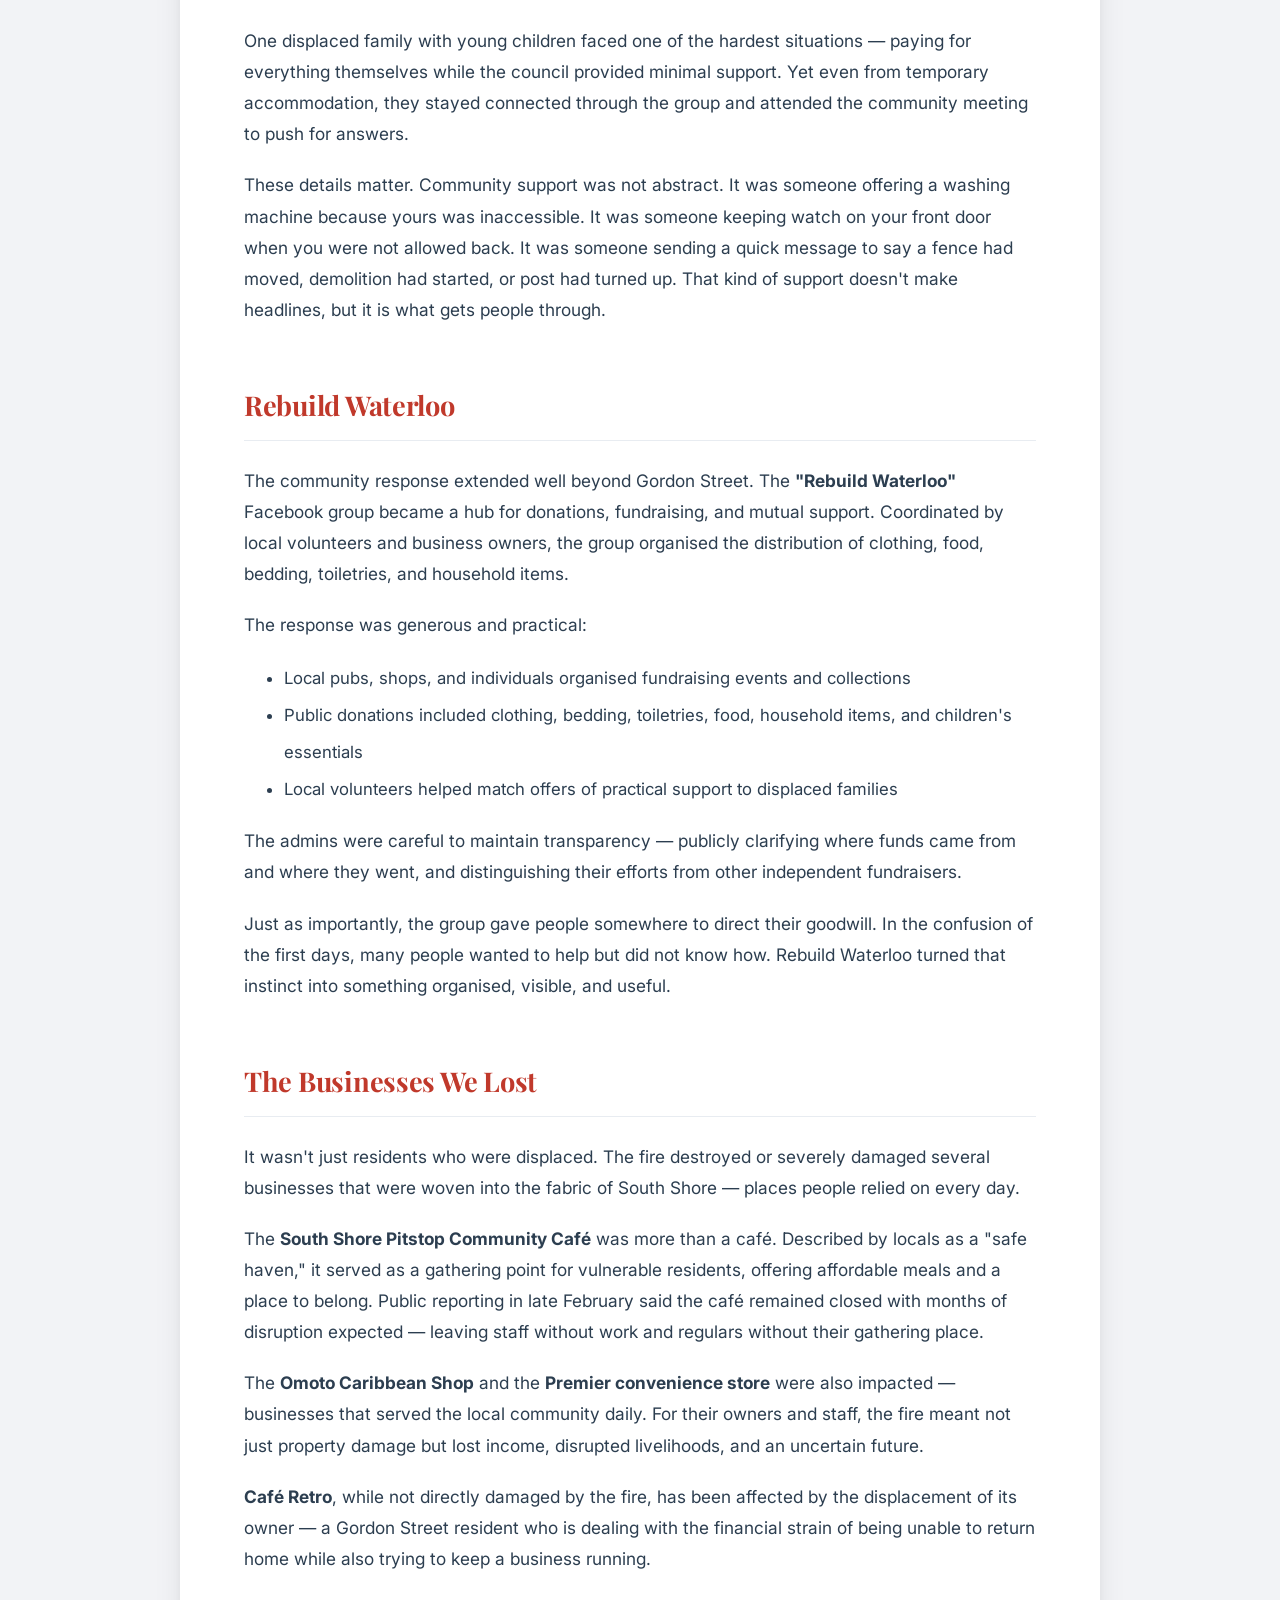
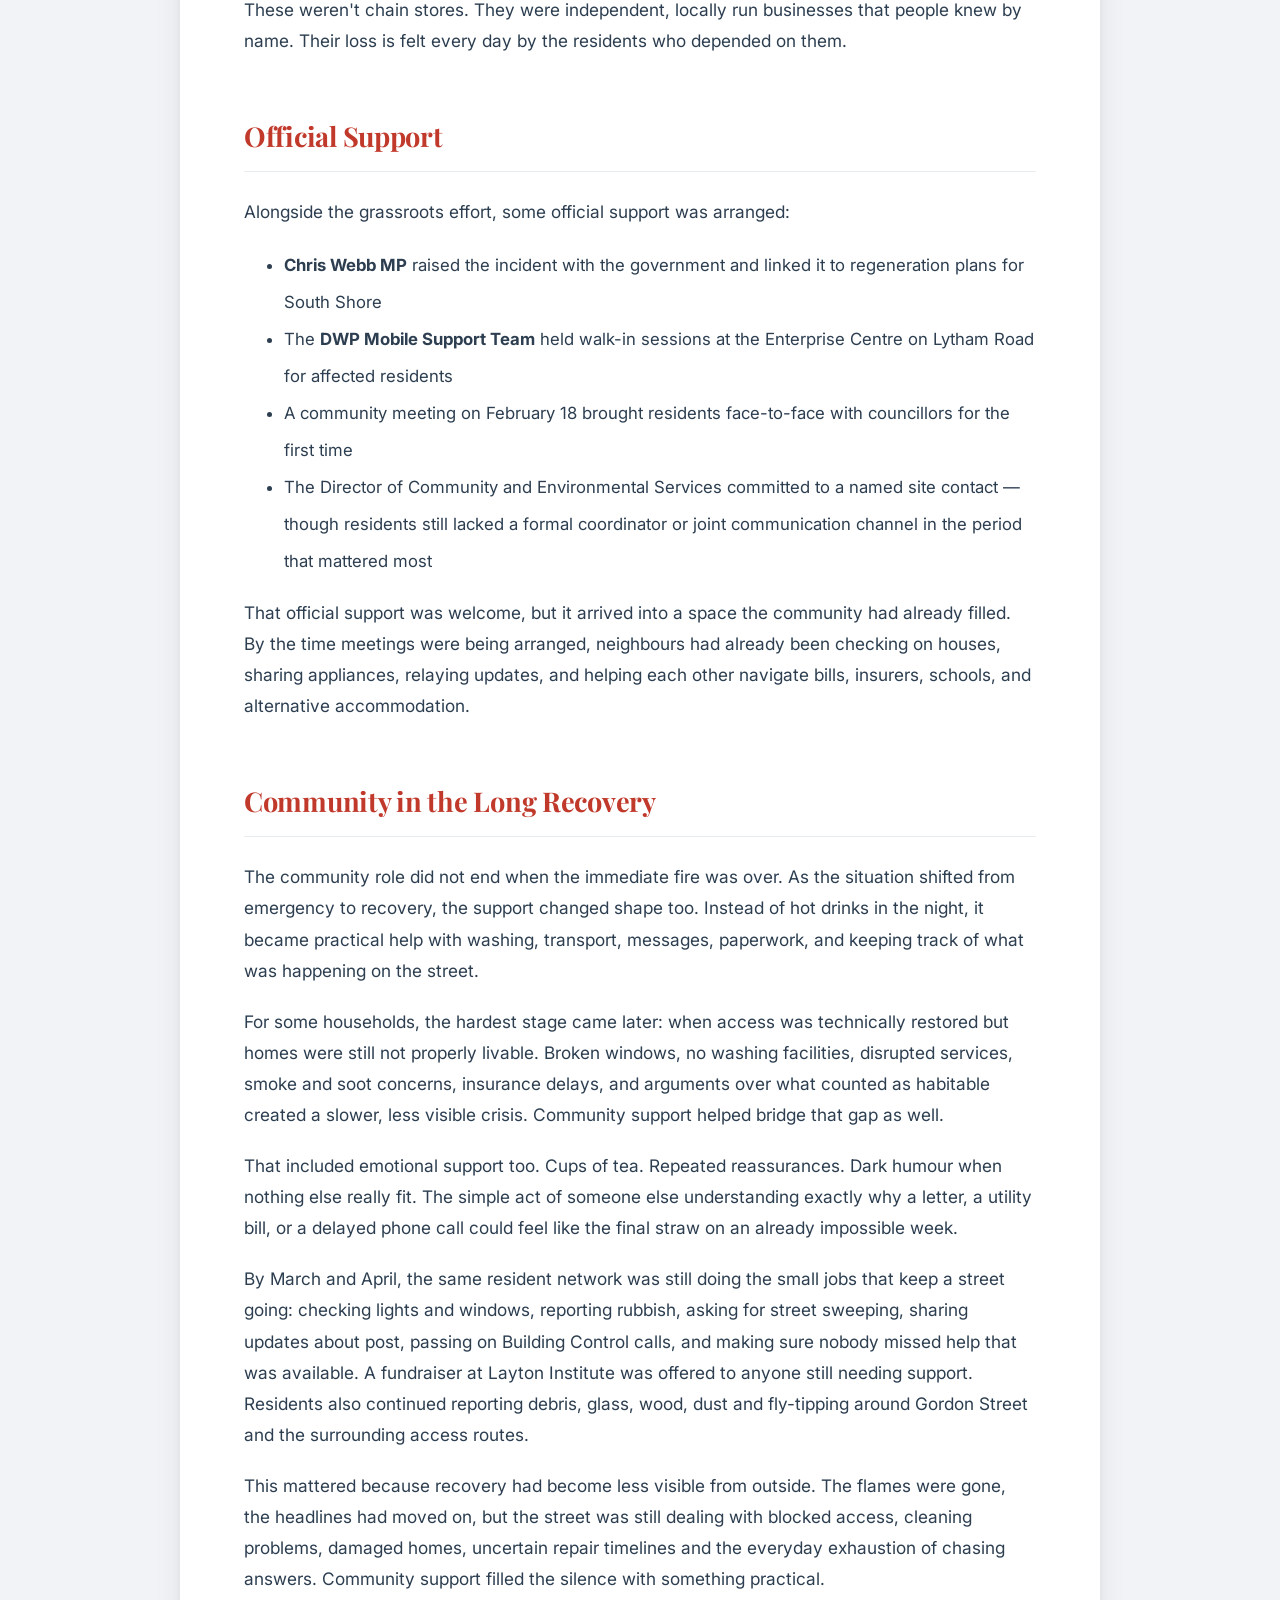
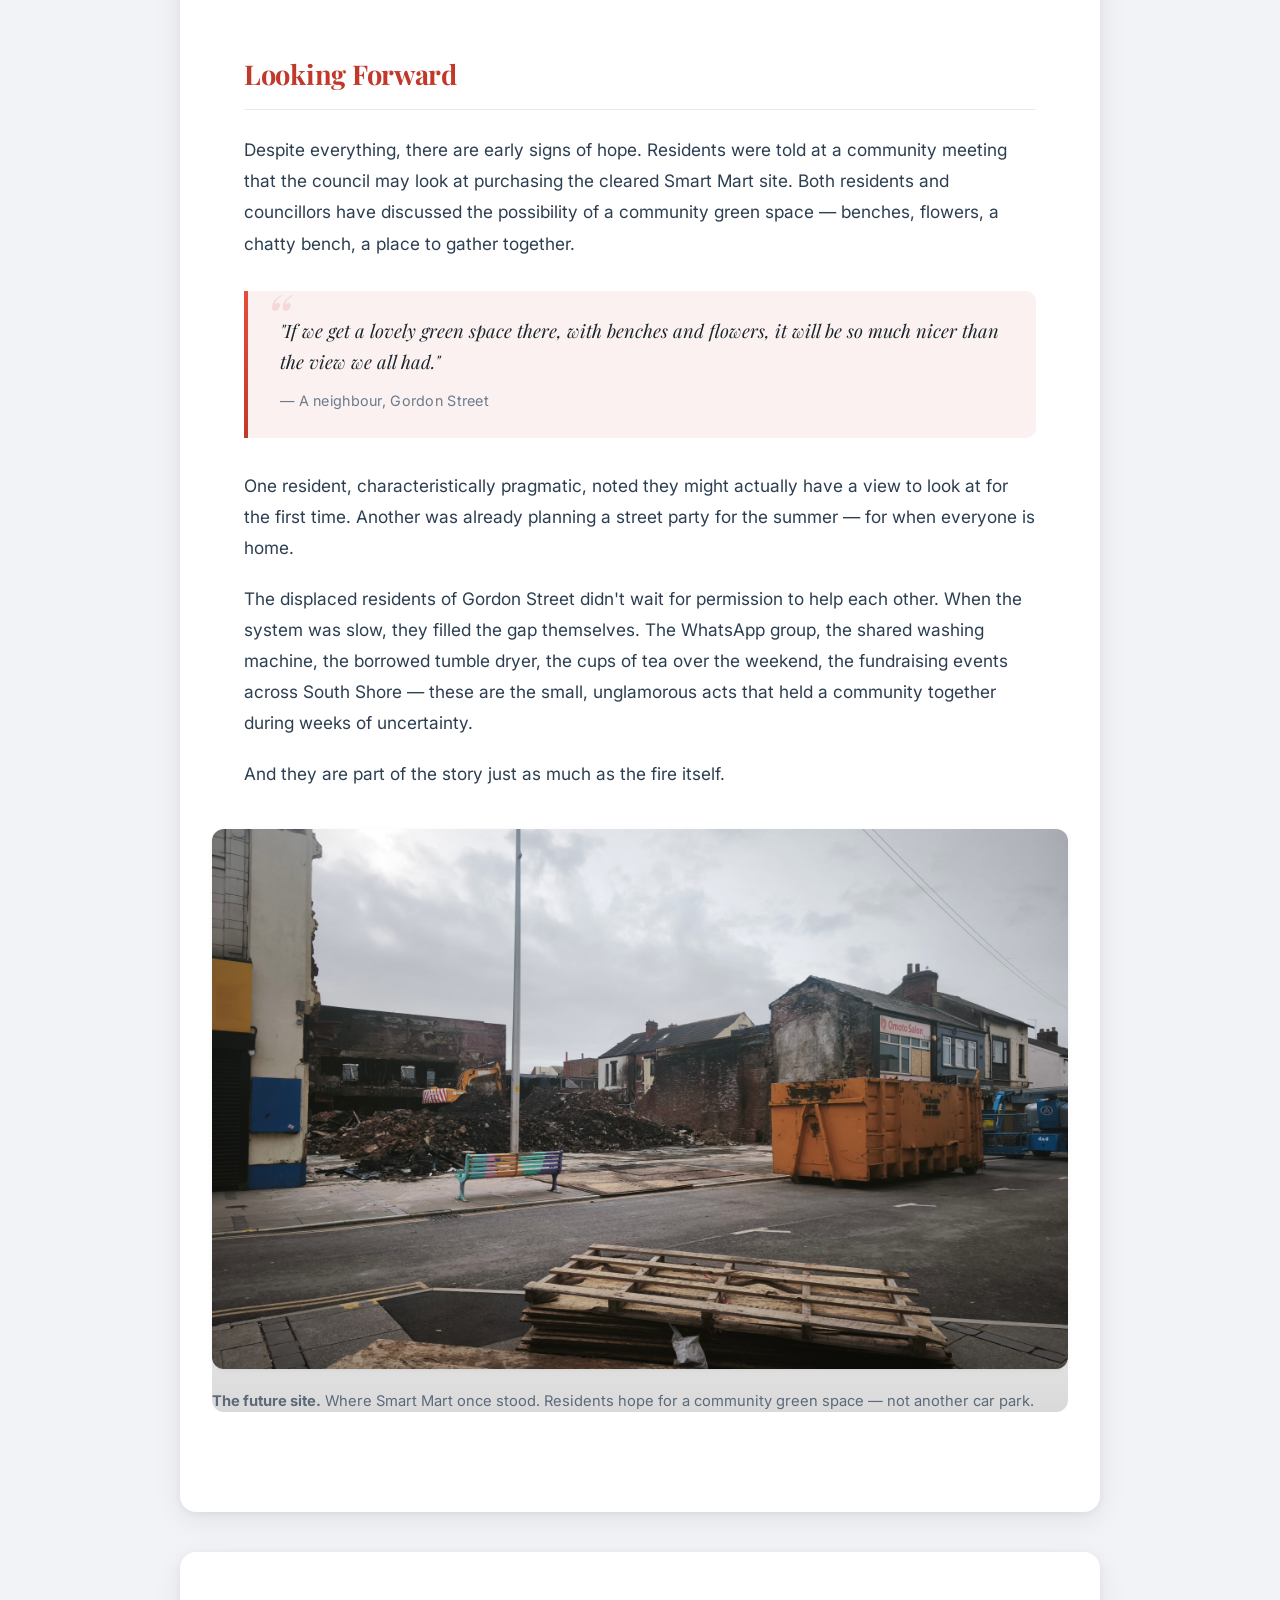
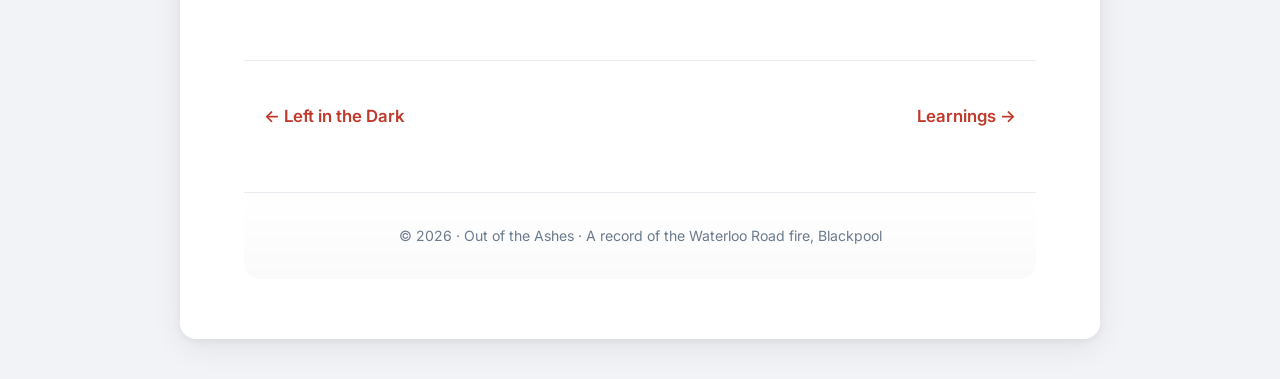
==== commit 7713b026: "Tighten factual site copy" ====
--- a/community.html
+++ b/community.html
@@ -95,10 +95,10 @@
         <p>While the official response was slow, the human response was immediate. The residents of Gordon Street
             looked after each other in ways that no council email could replicate.</p>
 
-        <p>A couple at No. 7 — despite one of them recovering from an operation — kept watch over the evacuated
+        <p>One nearby couple — despite one of them recovering from an operation — kept watch over the evacuated
             houses from their bedroom window. They opened up their washing machine to any displaced neighbour without
-            access to laundry. Another resident at No. 11 offered his tumble dryer. Together, they were the eyes and
-            ears of the street while others couldn't be there.</p>
+            access to laundry. Another resident offered his tumble dryer. Together, they were the eyes and ears of the
+            street while others couldn't be there.</p>
 
         <blockquote class="animate-in">
             "We don't want anything to happen to those houses. We want you all home."
@@ -111,16 +111,15 @@
         </blockquote>
 
         <p>Older residents rallied too. One neighbour, who wasn't well enough for the WhatsApp group, was kept
-            updated over cups of tea at the weekend. The couple at No. 7 offered weekly get-togethers for anyone who
+            updated over cups of tea at the weekend. The same nearby couple offered weekly get-togethers for anyone who
             wanted to talk, share updates, or simply have a biscuit and a cup of tea in a familiar place.</p>
 
         <p>One resident provided practical updates from street level — reporting on demolition progress, checking
             on properties, and keeping spirits up with characteristic dry humour.</p>
 
-        <p>A family at No. 6, displaced with young children, faced one of the hardest situations — paying for
-            everything themselves while the council provided minimal support. Yet even from temporary
-            accommodation, they stayed connected through the group and attended the community meeting to push for
-            answers.</p>
+        <p>One displaced family with young children faced one of the hardest situations — paying for everything
+            themselves while the council provided minimal support. Yet even from temporary accommodation, they stayed
+            connected through the group and attended the community meeting to push for answers.</p>
 
         <p>These details matter. Community support was not abstract. It was someone offering a washing machine because
             yours was inaccessible. It was someone keeping watch on your front door when you were not allowed back. It
@@ -129,19 +128,17 @@
 
         <h2>Rebuild Waterloo</h2>
         <p>The community response extended well beyond Gordon Street. The <strong>"Rebuild Waterloo"</strong> Facebook
-            group became a hub for donations, fundraising, and mutual support. Coordinated by Sarah Jane, Natasha, and
-            Steve Orwin, the group organised the distribution of clothing, food, bedding, toiletries, and household
+            group became a hub for donations, fundraising, and mutual support. Coordinated by local volunteers and
+            business owners, the group organised the distribution of clothing, food, bedding, toiletries, and household
             items.</p>
 
         <p>The response was generous and practical:</p>
 
         <ul style="font-size: 1.05em; line-height: 2.2;">
             <li>Local pubs, shops, and individuals organised fundraising events and collections</li>
-            <li>Public donations included coats, hoodies, air fryers, fridge-freezers, and children's essentials</li>
-            <li>A freezer was specifically sourced for a displaced family so they could store food for their children
+            <li>Public donations included clothing, bedding, toiletries, food, household items, and children's essentials
             </li>
-            <li>Buggies and high chairs were offered through partnerships with local charities including His Provision
-                CIC</li>
+            <li>Local volunteers helped match offers of practical support to displaced families</li>
         </ul>
 
         <p>The admins were careful to maintain transparency — publicly clarifying where funds came from and where they
@@ -157,11 +154,10 @@
 
         <p>The <strong>South Shore Pitstop Community Café</strong> was more than a café. Described by locals as a
             "safe haven," it served as a gathering point for vulnerable residents, offering affordable meals and a
-            place to belong. The full extent of the damage is still unclear, and as of late February the café remained
-            closed with its future uncertain — leaving staff without work and regulars without their gathering
-            place.</p>
-
-        <p>The <strong>Otomo Caribbean Shop</strong> and the <strong>Premier convenience store</strong> were also
+            place to belong. Public reporting in late February said the café remained closed with months of disruption
+            expected — leaving staff without work and regulars without their gathering place.</p>
+
+        <p>The <strong>Omoto Caribbean Shop</strong> and the <strong>Premier convenience store</strong> were also
             impacted — businesses that served the local community daily. For their owners and staff, the fire meant
             not just property damage but lost income, disrupted livelihoods, and an uncertain future.</p>
 
@@ -217,9 +213,9 @@
             something practical.</p>
 
         <h2>Looking Forward</h2>
-        <p>Despite everything, there are early signs of hope. The council has expressed interest in purchasing the
-            cleared Smart Mart site. Both residents and councillors have discussed the possibility of a community green
-            space — benches, flowers, a chatty bench, a place to gather together.</p>
+        <p>Despite everything, there are early signs of hope. Residents were told at a community meeting that the
+            council may look at purchasing the cleared Smart Mart site. Both residents and councillors have discussed
+            the possibility of a community green space — benches, flowers, a chatty bench, a place to gather together.</p>
 
         <blockquote class="animate-in">
             "If we get a lovely green space there, with benches and flowers, it will be so much nicer than the view we
@@ -231,8 +227,8 @@
             time. Another was already planning a street party for the summer — for when everyone is home.</p>
 
         <p>The displaced residents of Gordon Street didn't wait for permission to help each other. When the system was
-            slow, they filled the gap themselves. The WhatsApp group, the washing machine at No. 7, the tumble dryer at
-            No. 11, the cups of tea over the weekend, the fundraising events across South Shore — these are the small,
+            slow, they filled the gap themselves. The WhatsApp group, the shared washing machine, the borrowed tumble
+            dryer, the cups of tea over the weekend, the fundraising events across South Shore — these are the small,
             unglamorous acts that held a community together during weeks of uncertainty.</p>
 
         <p>And they are part of the story just as much as the fire itself.</p>
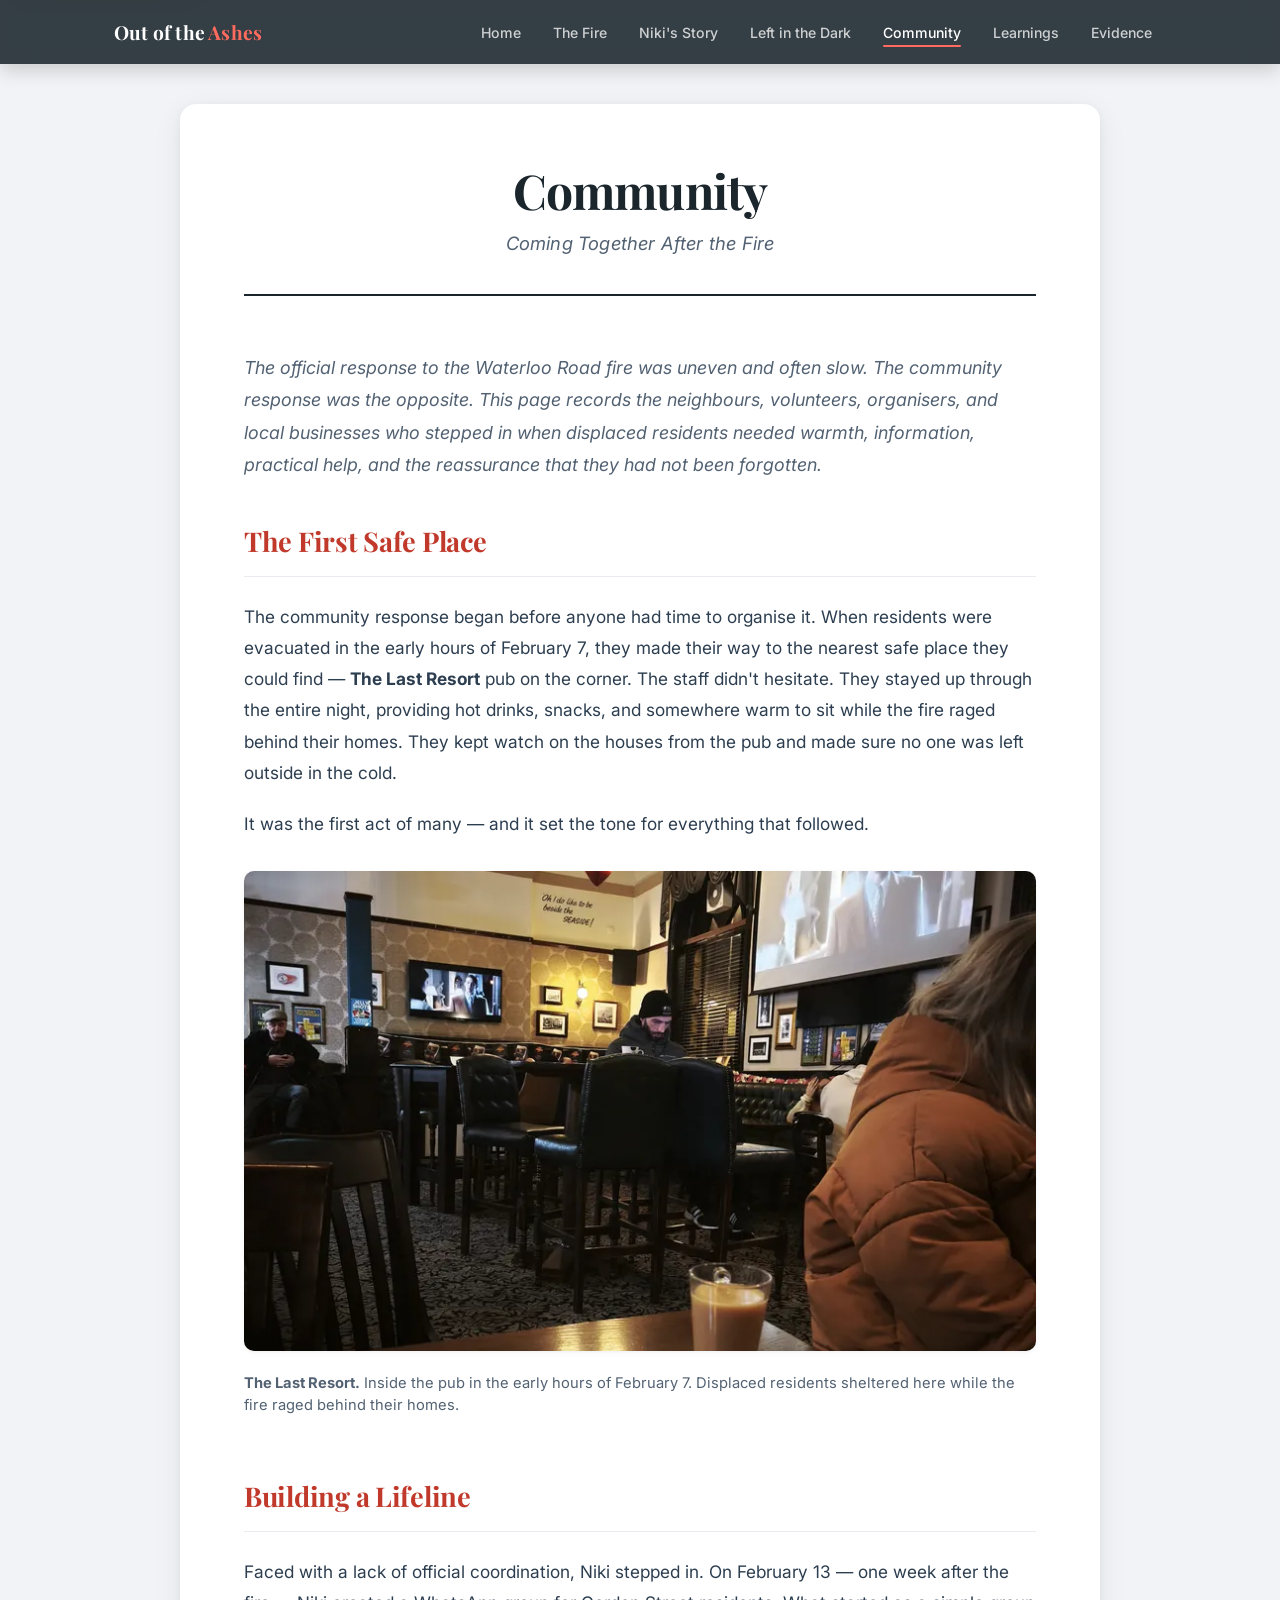
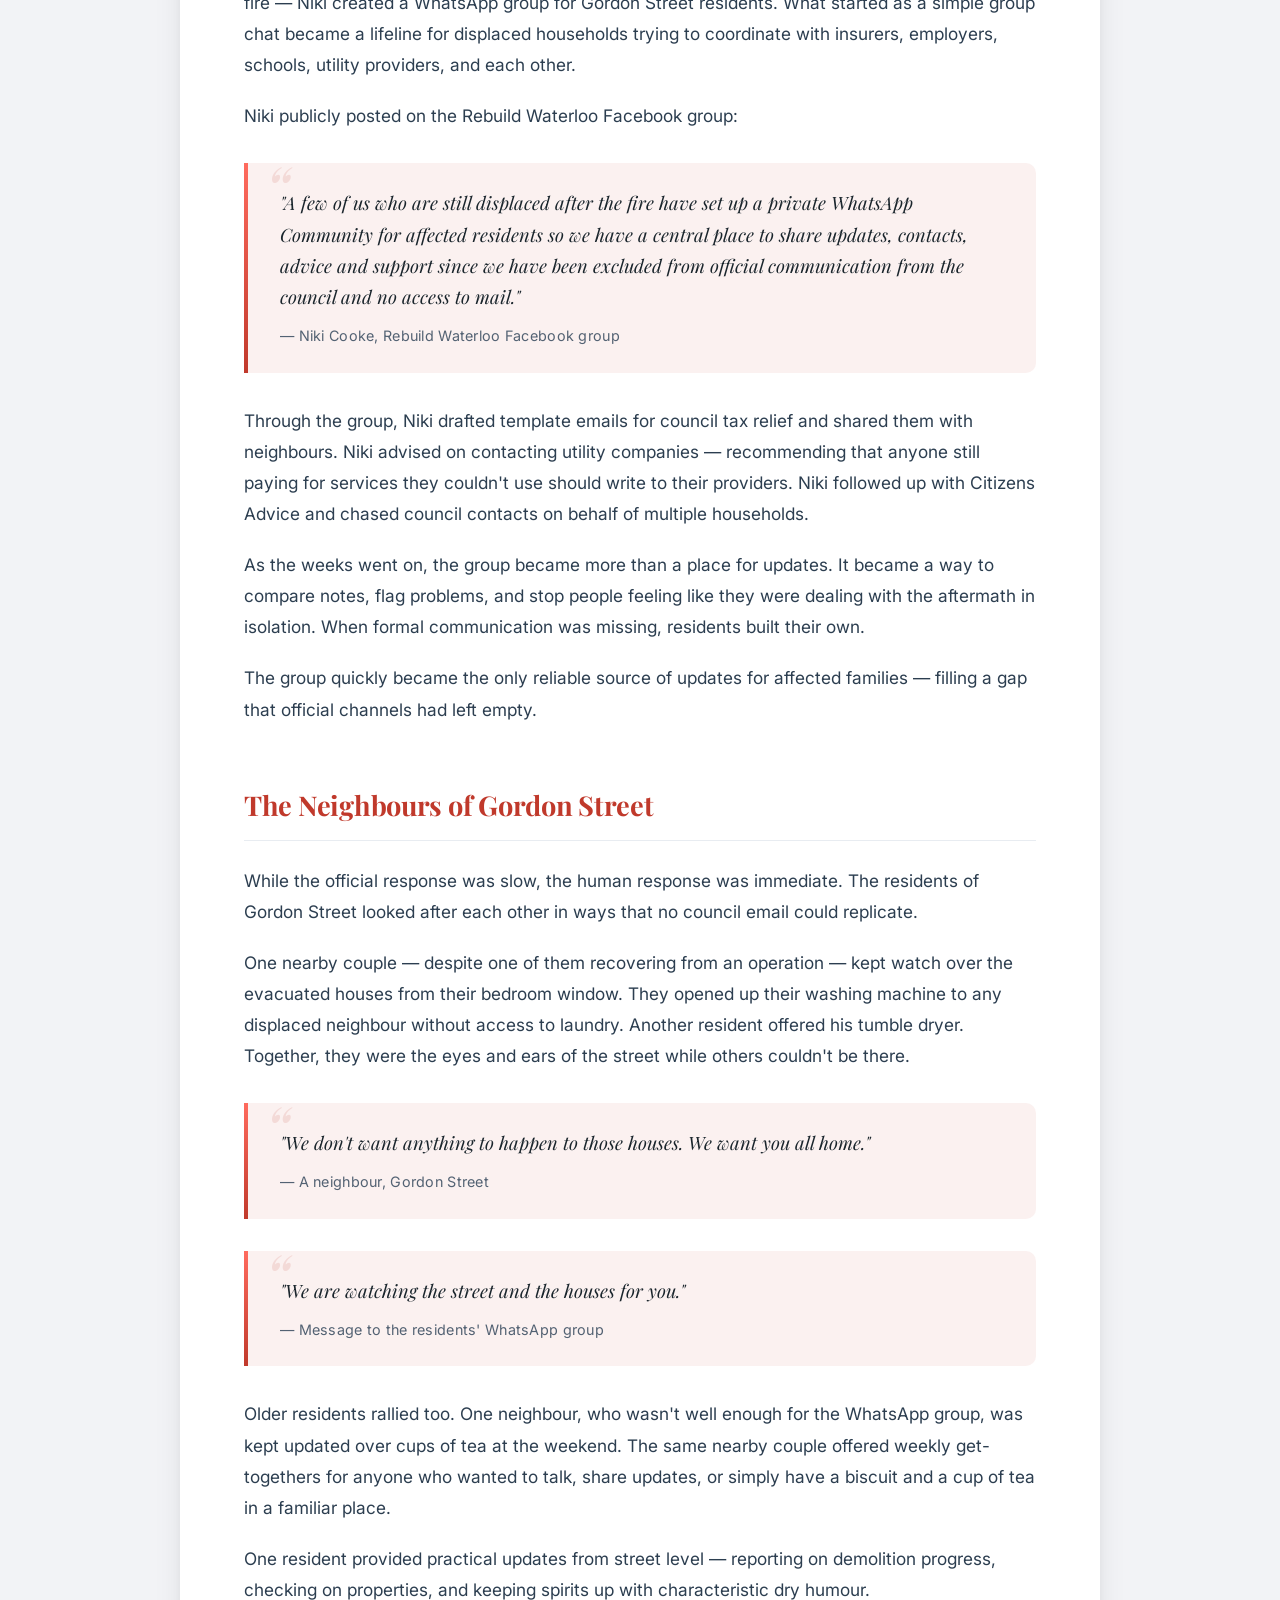
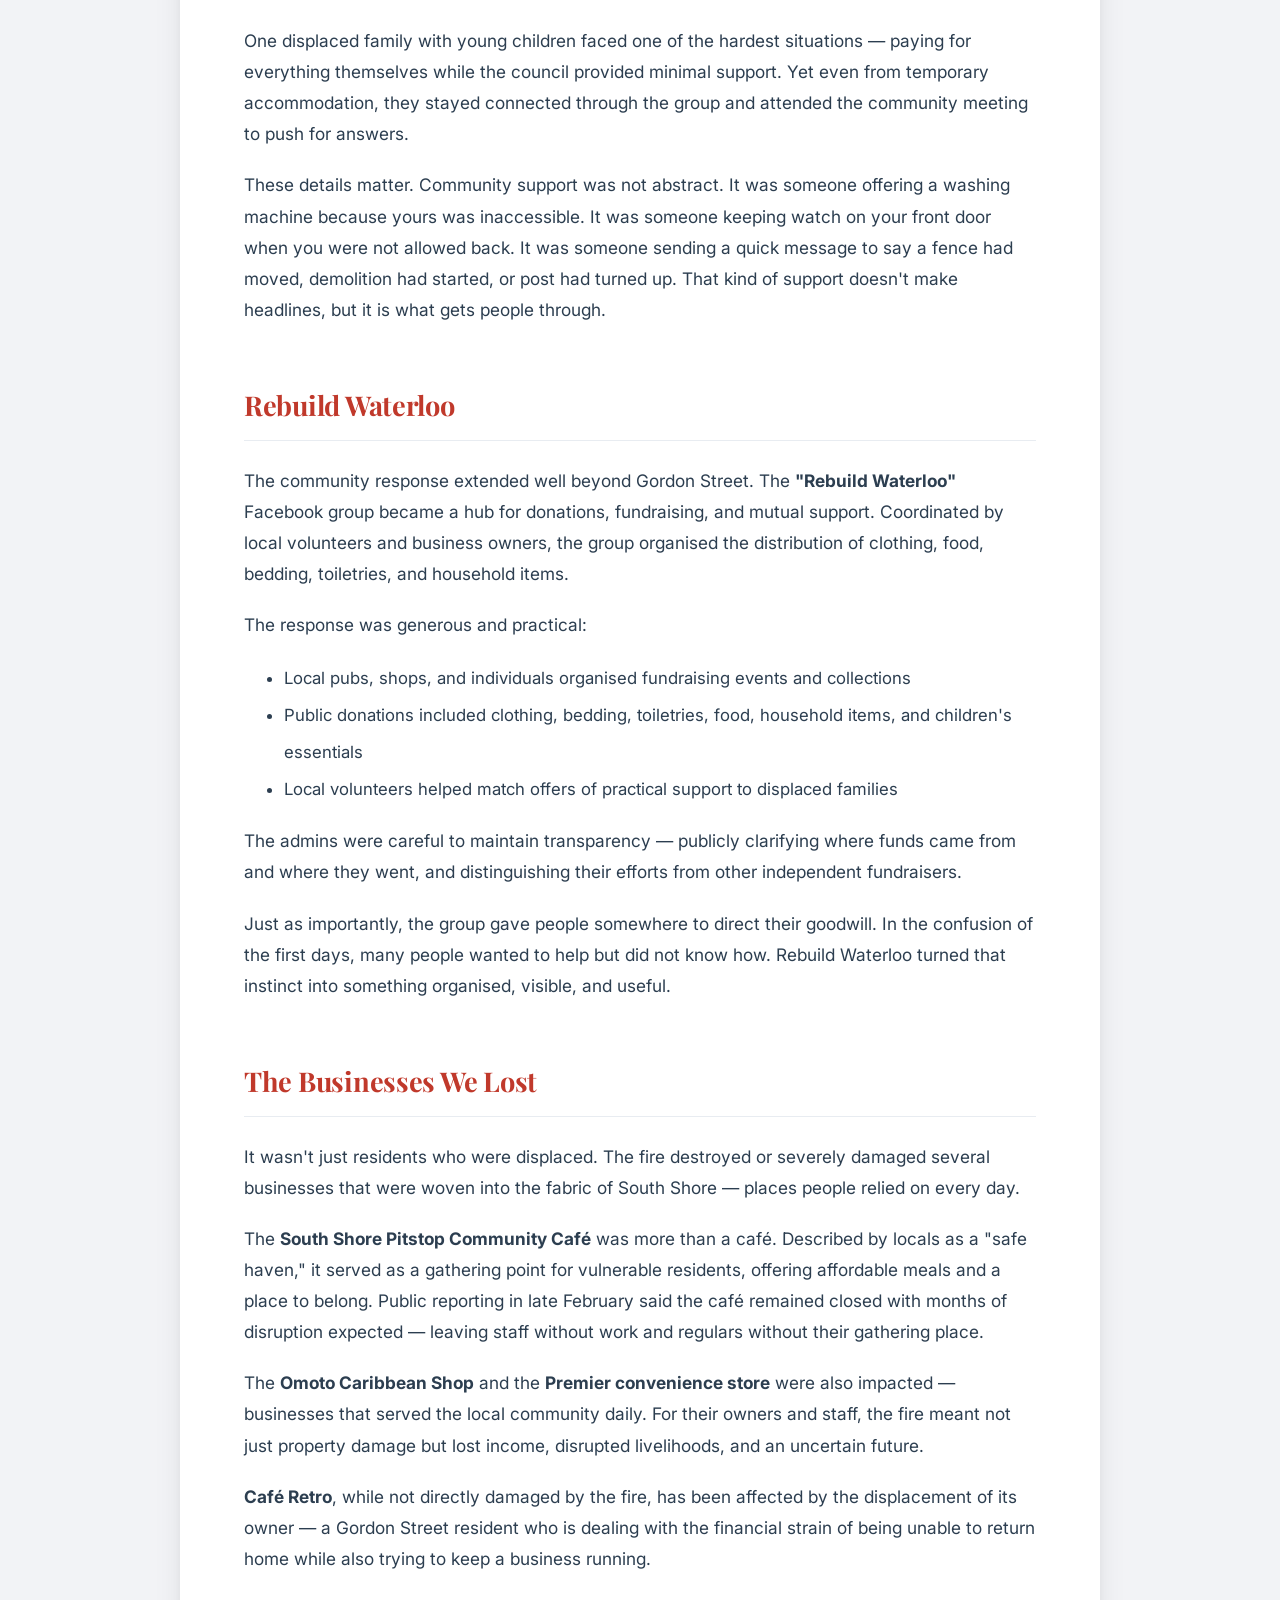
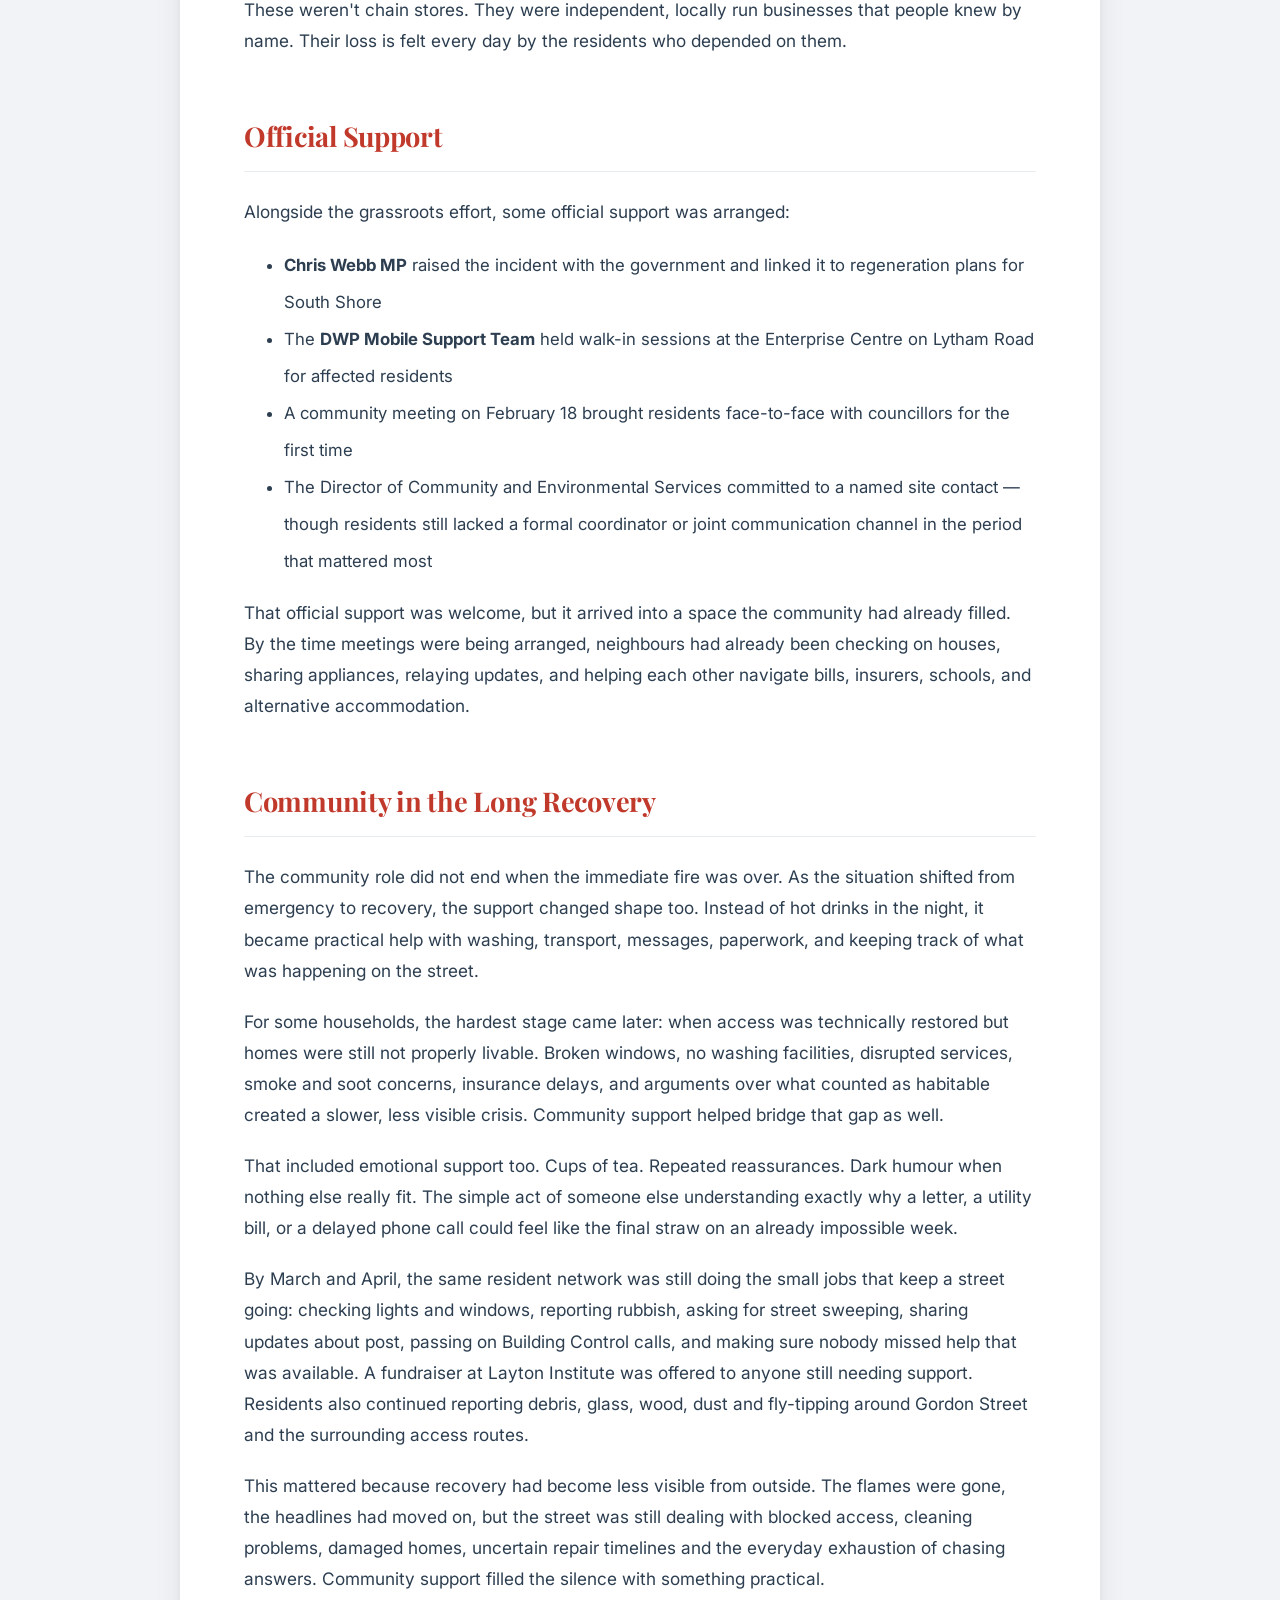
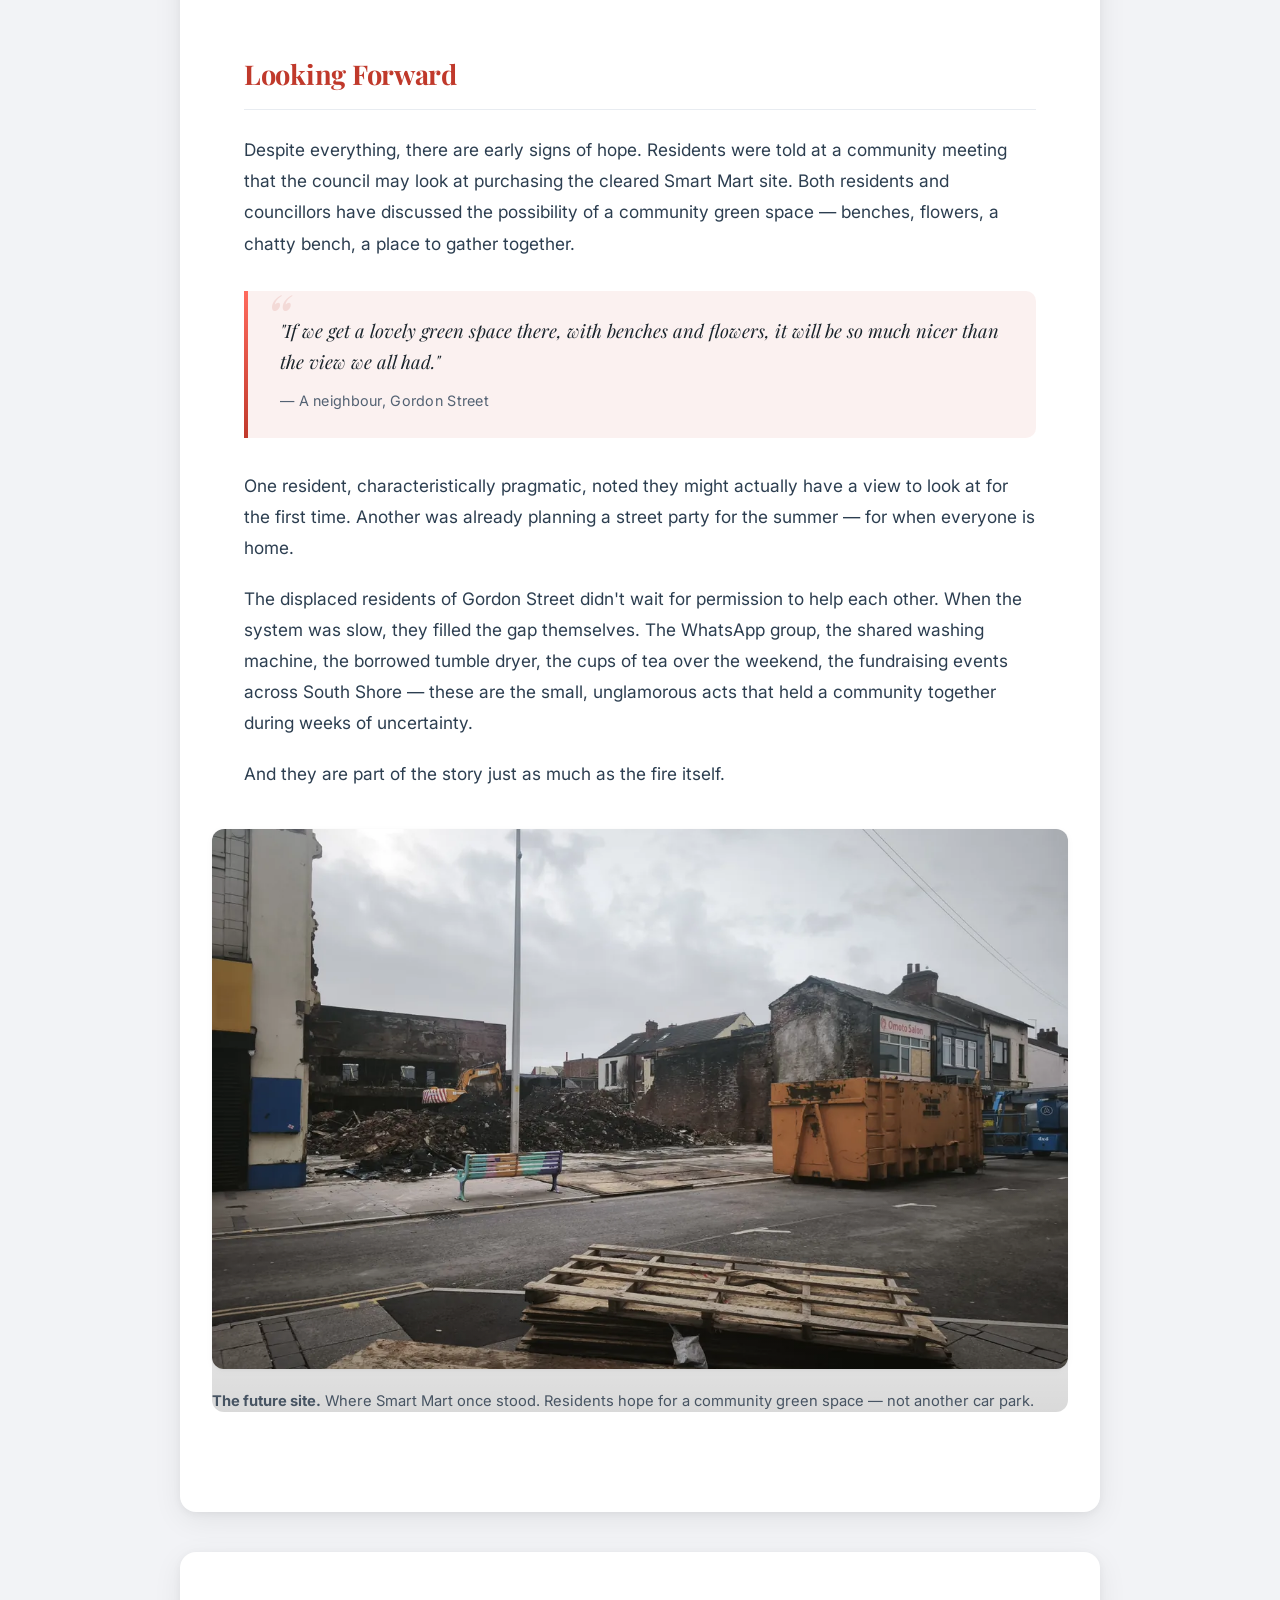
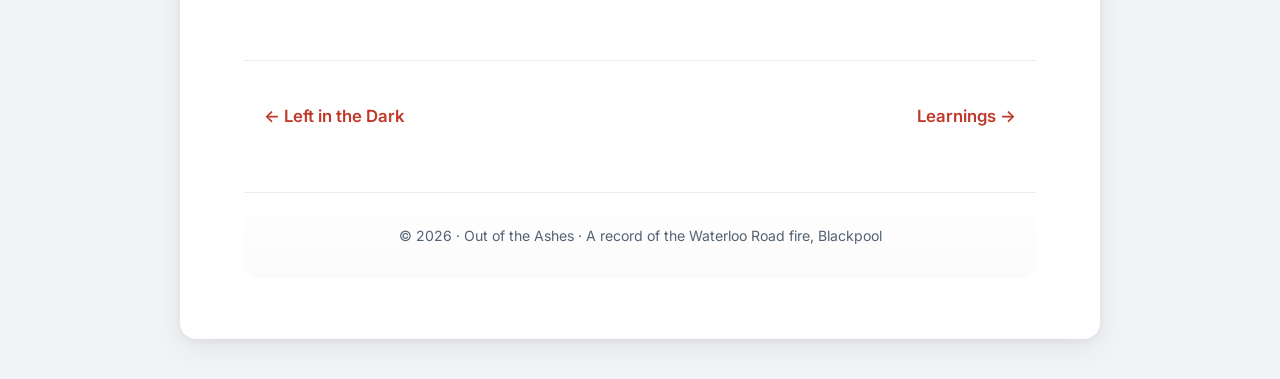
==== commit 24f23cc2: "Improve site performance and accessibility" ====
--- a/community.html
+++ b/community.html
@@ -12,18 +12,33 @@
     <meta property="og:description"
         content="How neighbours, volunteers, and fundraisers stepped in to support displaced residents after the Waterloo Road fire — and how that support continued through the long recovery.">
     <meta property="og:type" content="article">
+    <link rel="canonical" href="https://daave2.github.io/fire/community.html">
+    <meta property="og:url" content="https://daave2.github.io/fire/community.html">
+    <meta property="og:site_name" content="Out of the Ashes">
+    <meta property="og:image" content="https://daave2.github.io/fire/2026-02-07-saturday-evacuation-pub-interior.jpg">
+    <meta property="og:image:alt" content="Waterloo Road fire evidence site image">
+    <meta name="twitter:card" content="summary_large_image">
+    <meta name="twitter:title" content="Community — Coming Together | Out of the Ashes">
+    <meta name="twitter:description" content="How neighbours, volunteers, and fundraisers stepped in to support displaced residents after the Waterloo Road fire — and how that support continued through the long recovery.">
+    <meta name="twitter:image" content="https://daave2.github.io/fire/2026-02-07-saturday-evacuation-pub-interior.jpg">
+    <link rel="preconnect" href="https://fonts.googleapis.com">
+    <link rel="preconnect" href="https://fonts.gstatic.com" crossorigin>
+    <link rel="preload" href="https://fonts.googleapis.com/css2?family=Inter:wght@400;500;600;700&amp;family=Playfair+Display:ital,wght@0,700;1,400;1,700&amp;display=swap" as="style">
+    <link rel="stylesheet" href="https://fonts.googleapis.com/css2?family=Inter:wght@400;500;600;700&amp;family=Playfair+Display:ital,wght@0,700;1,400;1,700&amp;display=swap" media="print" onload="this.media='all'">
+    <noscript><link rel="stylesheet" href="https://fonts.googleapis.com/css2?family=Inter:wght@400;500;600;700&amp;family=Playfair+Display:ital,wght@0,700;1,400;1,700&amp;display=swap"></noscript>
     <link rel="icon" type="image/svg+xml" href="favicon.svg">
     <link rel="stylesheet" href="styles.css">
 </head>
 
 <body>
+    <a class="skip-link" href="#main">Skip to main content</a>
 
     <nav class="site-nav">
         <div class="nav-inner">
             <a href="index.html" class="nav-brand">Out of the <span>Ashes</span></a>
-            <button class="nav-toggle" onclick="document.querySelector('.nav-links').classList.toggle('open')"
-                aria-label="Toggle navigation">☰</button>
-            <ul class="nav-links">
+            <button class="nav-toggle" type="button" aria-label="Toggle navigation"
+                aria-controls="primary-nav" aria-expanded="false">☰</button>
+            <ul class="nav-links" id="primary-nav">
                 <li><a href="index.html">Home</a></li>
                 <li><a href="the-fire.html">The Fire</a></li>
                 <li><a href="nikis-story.html">Niki's Story</a></li>
@@ -35,7 +50,7 @@
         </div>
     </nav>
 
-    <div class="container">
+    <main id="main" class="container">
         <header>
             <h1>Community</h1>
             <div class="subtitle">Coming Together After the Fire</div>
@@ -57,9 +72,17 @@
         <p>It was the first act of many — and it set the tone for everything that followed.</p>
 
         <figure class="animate-in">
-            <img src="2026-02-07-saturday-evacuation-pub-interior.jpg"
-                alt="Inside The Last Resort pub during the early hours — warm lighting, a hot drink on the table, displaced residents sheltering"
-                style="max-height: 480px; object-fit: cover; object-position: center 40%;">
+            <img src="assets/img/2026-02-07-saturday-evacuation-pub-interior-1200.webp"
+            srcset="assets/img/2026-02-07-saturday-evacuation-pub-interior-480.webp 480w, assets/img/2026-02-07-saturday-evacuation-pub-interior-640.webp 640w, assets/img/2026-02-07-saturday-evacuation-pub-interior-800.webp 800w, assets/img/2026-02-07-saturday-evacuation-pub-interior-1200.webp 1200w, assets/img/2026-02-07-saturday-evacuation-pub-interior-1600.webp 1600w"
+            sizes="(max-width: 768px) calc(100vw - 48px), 792px"
+            width="3072"
+            height="4096"
+            alt="Inside The Last Resort pub during the early hours — warm lighting, a hot drink on the table, displaced residents sheltering"
+            loading="eager"
+            fetchpriority="high"
+            decoding="async"
+            data-fullsrc="2026-02-07-saturday-evacuation-pub-interior.jpg"
+            style="max-height: 480px; object-fit: cover; object-position: center 40%;">
             <figcaption><strong>The Last Resort.</strong> Inside the pub in the early hours of February 7. Displaced
                 residents sheltered here while the fire raged behind their homes.</figcaption>
         </figure>
@@ -234,13 +257,20 @@
         <p>And they are part of the story just as much as the fire itself.</p>
 
         <figure class="full-width-figure animate-in">
-            <img src="2026-02-23-day-street-view-cleared-demolition-site.jpg.jpg"
-                alt="Wide street view of the cleared demolition site">
+            <img src="assets/img/2026-02-23-day-street-view-cleared-demolition-site-1200.webp"
+            srcset="assets/img/2026-02-23-day-street-view-cleared-demolition-site-480.webp 480w, assets/img/2026-02-23-day-street-view-cleared-demolition-site-640.webp 640w, assets/img/2026-02-23-day-street-view-cleared-demolition-site-800.webp 800w, assets/img/2026-02-23-day-street-view-cleared-demolition-site-1200.webp 1200w, assets/img/2026-02-23-day-street-view-cleared-demolition-site-1600.webp 1600w"
+            sizes="(max-width: 768px) calc(100vw - 32px), 856px"
+            width="4096"
+            height="3072"
+            alt="Wide street view of the cleared demolition site"
+            loading="lazy"
+            decoding="async"
+            data-fullsrc="2026-02-23-day-street-view-cleared-demolition-site.jpg.jpg">
             <figcaption><strong>The future site.</strong> Where Smart Mart once stood. Residents hope for a community
                 green space — not another car park.</figcaption>
         </figure>
 
-    </div>
+    </main>
 
     <div class="container">
         <div class="continue-reading">
--- a/styles.css
+++ b/styles.css
@@ -3,18 +3,16 @@
    Professional Edition
    =========================== */
 
-@import url('https://fonts.googleapis.com/css2?family=Inter:wght@400;500;600;700&family=Playfair+Display:ital,wght@0,700;1,400;1,700&display=swap');
-
 :root {
     --primary: #1a252c;
     --primary-rgb: 26, 37, 44;
     --accent: #c0392b;
-    --accent-light: #e74c3c;
+    --accent-light: #ff6b5e;
     --accent-soft: rgba(192, 57, 43, 0.07);
     --accent-glow: rgba(192, 57, 43, 0.15);
     --bg: #f2f3f6;
     --text: #2c3e50;
-    --light-text: #6b7b8d;
+    --light-text: #536273;
     --card-bg: #ffffff;
     --border: #e8ecf1;
     --nav-height: 64px;
@@ -36,7 +34,47 @@
     box-sizing: border-box;
 }
 
-/* --- Page Load Animation --- */
+html {
+    color-scheme: light;
+    scroll-behavior: smooth;
+}
+
+html,
+body {
+    overflow-x: hidden;
+}
+
+a,
+button {
+    touch-action: manipulation;
+}
+
+a:focus-visible,
+button:focus-visible,
+figure img[role="button"]:focus-visible {
+    outline: 3px solid var(--accent-light);
+    outline-offset: 4px;
+}
+
+.skip-link {
+    position: fixed;
+    top: 12px;
+    left: 16px;
+    z-index: 10001;
+    padding: 10px 14px;
+    background: #fff;
+    color: var(--primary);
+    border-radius: 8px;
+    box-shadow: var(--shadow-md);
+    transform: translateY(-160%);
+    transition: transform var(--transition-fast);
+}
+
+.skip-link:focus-visible {
+    transform: translateY(0);
+}
+
+/* --- Page Base --- */
 body {
     font-family: 'Inter', -apple-system, BlinkMacSystemFont, sans-serif;
     line-height: 1.8;
@@ -47,12 +85,6 @@
     padding-top: var(--nav-height);
     -webkit-font-smoothing: antialiased;
     -moz-osx-font-smoothing: grayscale;
-    opacity: 0;
-    transition: opacity 0.5s ease;
-}
-
-body.page-loaded {
-    opacity: 1;
 }
 
 /* --- Scroll Animations --- */
@@ -124,9 +156,12 @@
         transition: none;
     }
 
-    body {
-        opacity: 1;
-        transition: none;
+    html {
+        scroll-behavior: auto;
+    }
+
+    .timeline.visible .dot {
+        animation: none;
     }
 }
 
@@ -185,13 +220,13 @@
 }
 
 .site-nav .nav-links a {
-    color: rgba(255, 255, 255, 0.65);
+    color: rgba(255, 255, 255, 0.76);
     text-decoration: none;
     font-size: 0.88em;
     font-weight: 500;
     padding: 8px 14px;
     border-radius: 8px;
-    transition: all var(--transition-fast);
+    transition: color var(--transition-fast), background var(--transition-fast);
     position: relative;
 }
 
@@ -231,6 +266,10 @@
     transform: scale(1.1);
 }
 
+.nav-toggle[aria-expanded="true"] {
+    color: var(--accent-light);
+}
+
 /* --- Container --- */
 .container {
     max-width: 920px;
@@ -256,6 +295,7 @@
     margin: 0 0 12px 0;
     line-height: 1.1;
     letter-spacing: -0.02em;
+    text-wrap: balance;
 }
 
 .subtitle {
@@ -275,6 +315,7 @@
     margin-top: 56px;
     margin-bottom: 24px;
     letter-spacing: -0.01em;
+    text-wrap: balance;
 }
 
 h2:first-of-type {
@@ -361,6 +402,7 @@
 
 figure img {
     width: 100%;
+    height: auto;
     border-radius: 10px;
     box-shadow: var(--shadow-sm);
     transition: transform var(--transition-default), box-shadow var(--transition-default);
@@ -369,6 +411,10 @@
 figure img:hover {
     transform: scale(1.008);
     box-shadow: var(--shadow-md);
+}
+
+figure img[role="button"] {
+    cursor: zoom-in;
 }
 
 figcaption {
@@ -633,6 +679,7 @@
     margin: 0 0 8px 0;
     letter-spacing: -0.01em;
     transition: color var(--transition-fast);
+    text-wrap: balance;
 }
 
 .page-card:hover .card-title {
@@ -687,6 +734,17 @@
 
 .site-footer a:hover {
     text-decoration: underline;
+}
+
+.footer-container {
+    margin-top: -24px;
+    padding-top: 0;
+    box-shadow: none;
+    background: transparent;
+}
+
+.footer-container .site-footer {
+    margin-top: 0;
 }
 
 /* --- Continue Reading --- */
@@ -753,6 +811,7 @@
     visibility: hidden;
     transition: opacity 0.3s ease, visibility 0.3s ease;
     cursor: zoom-out;
+    overscroll-behavior: contain;
 }
 
 .lightbox-overlay.active {
@@ -806,11 +865,6 @@
 ::selection {
     background: var(--accent-glow);
     color: var(--primary);
-}
-
-/* --- Smooth Scrolling --- */
-html {
-    scroll-behavior: smooth;
 }
 
 /* --- Responsive --- */
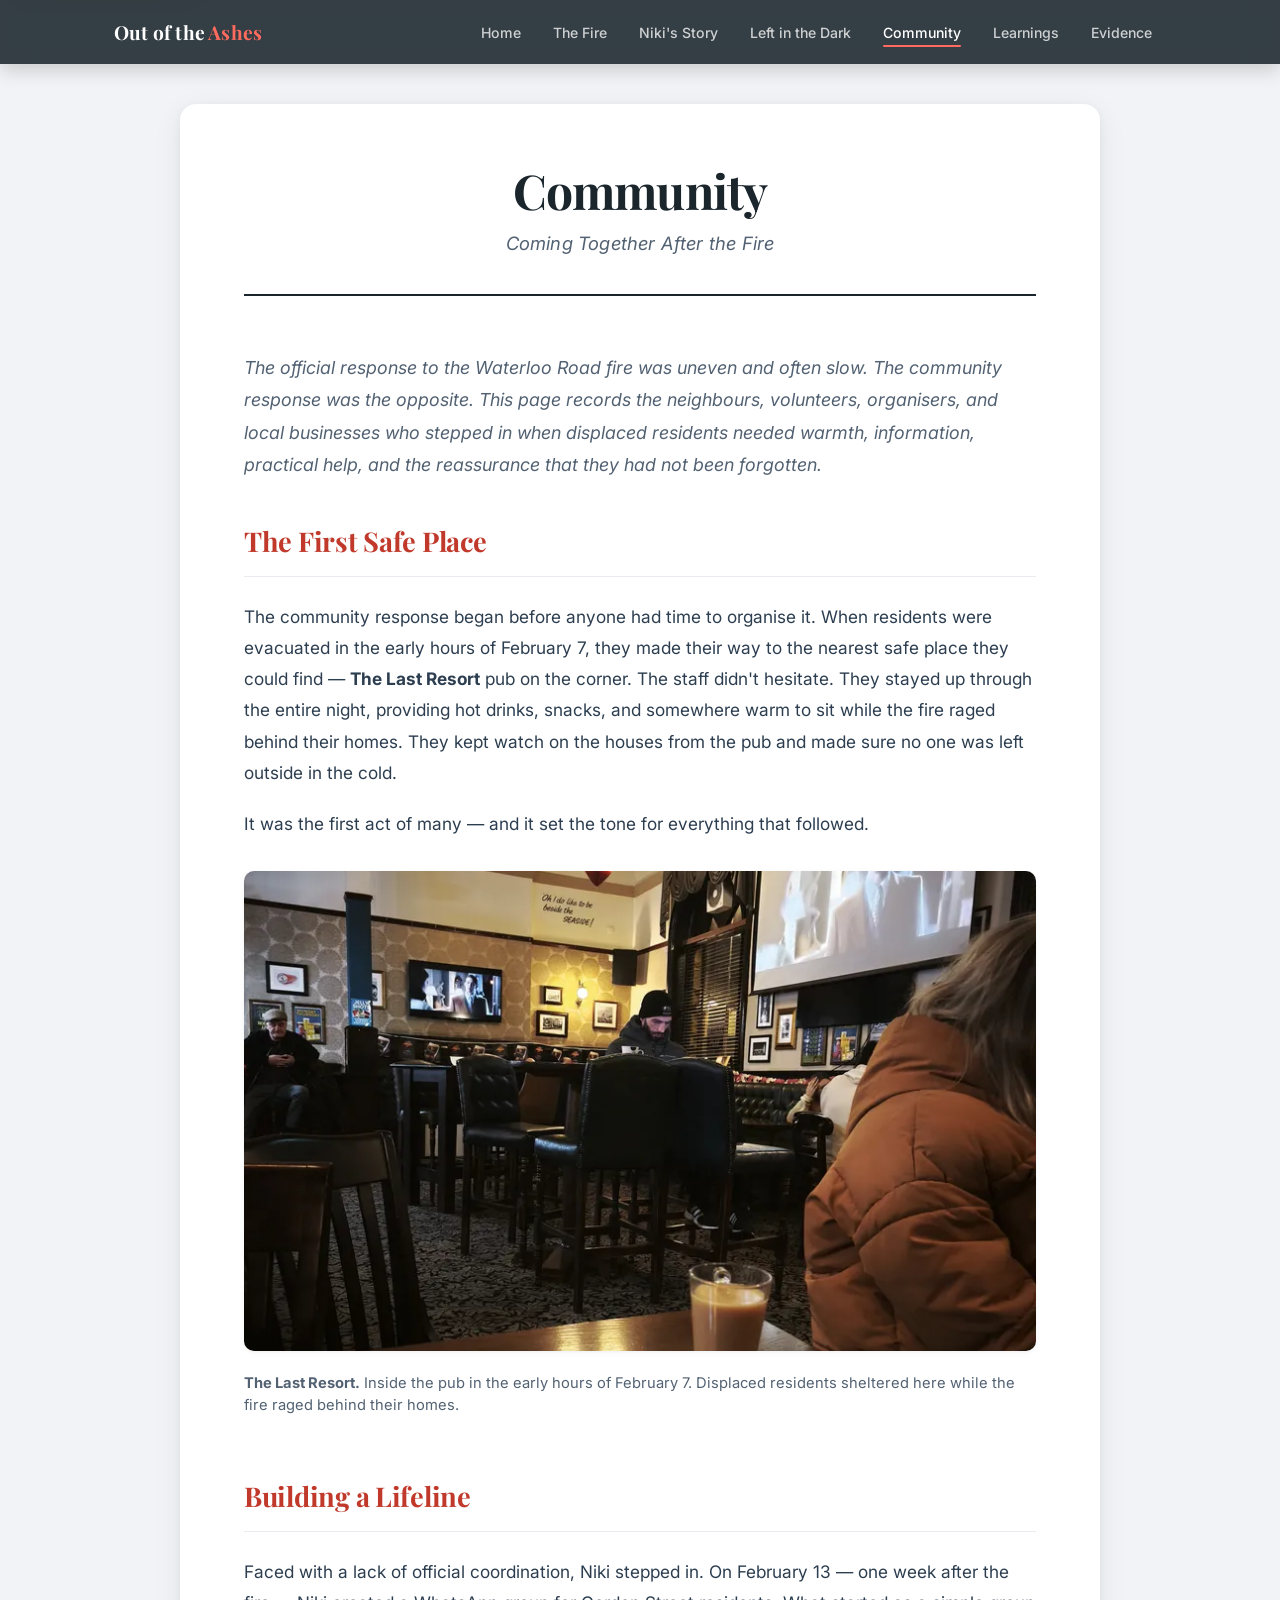
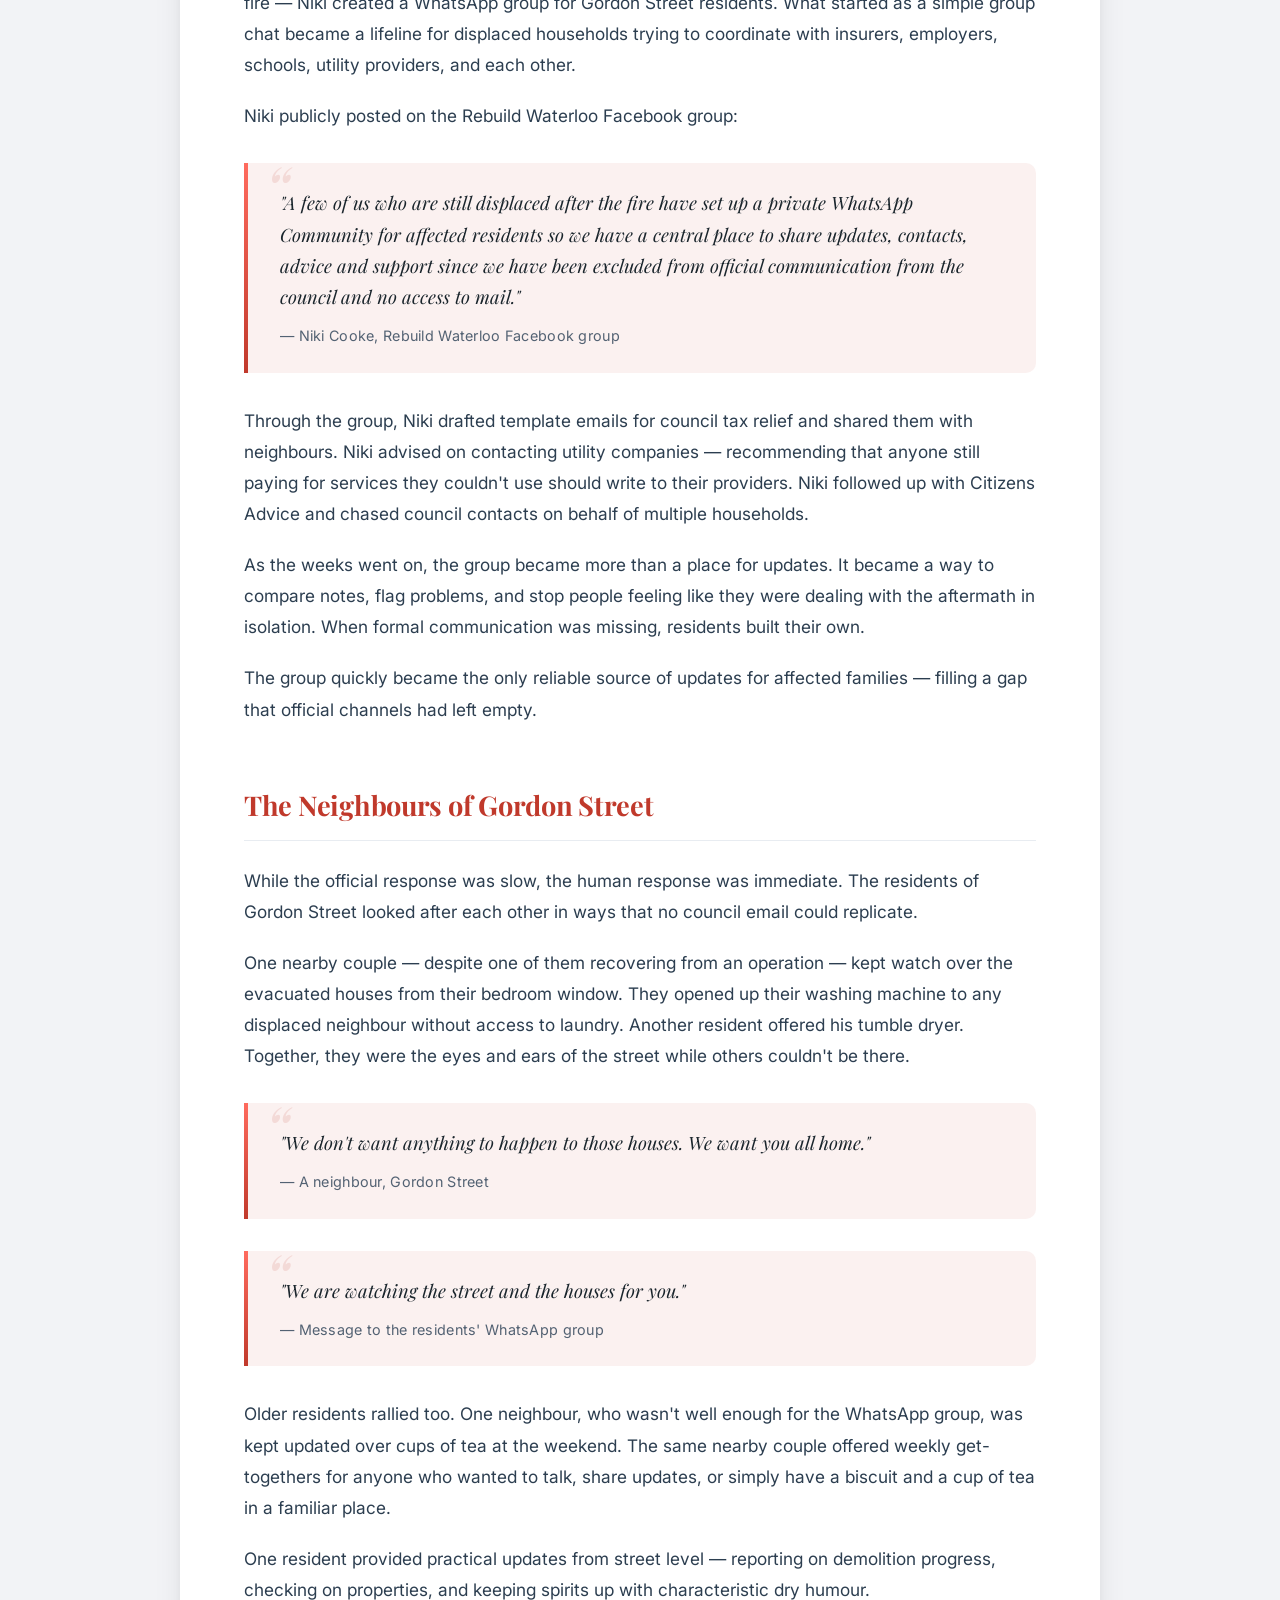
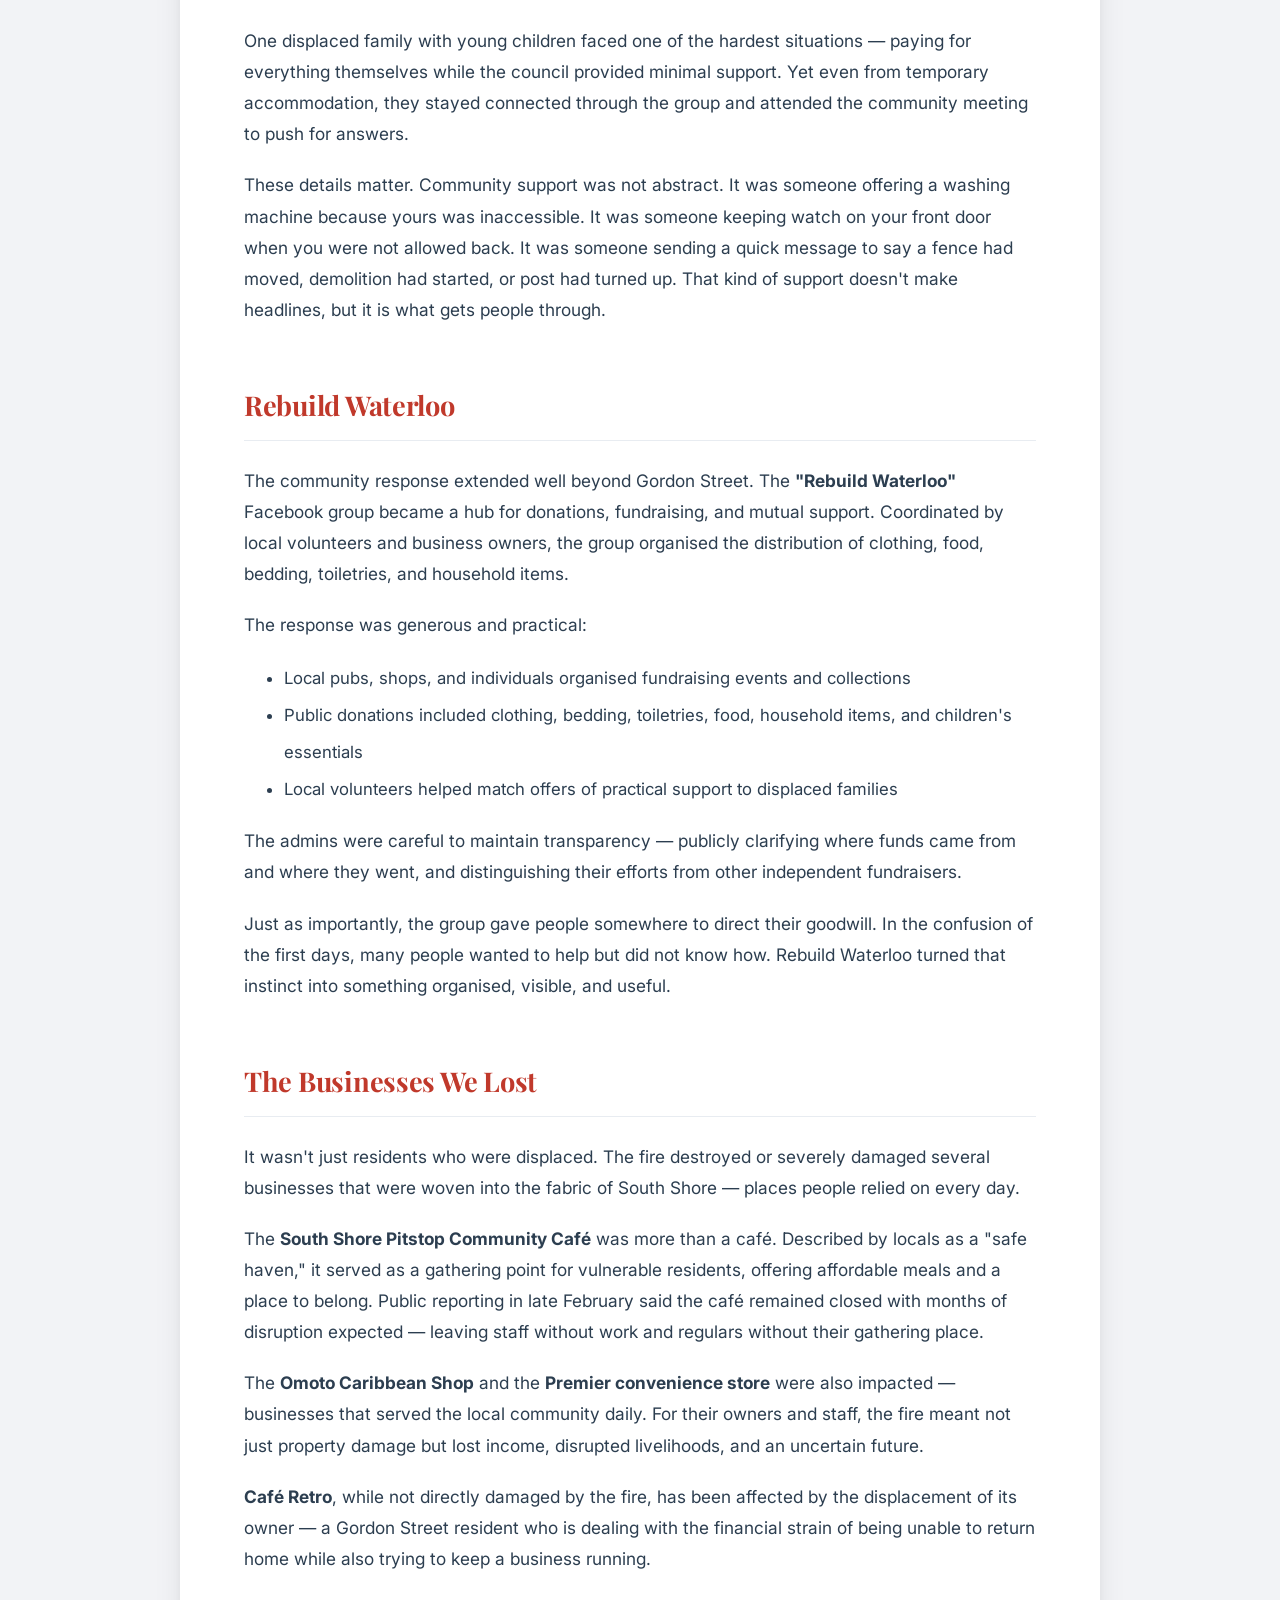
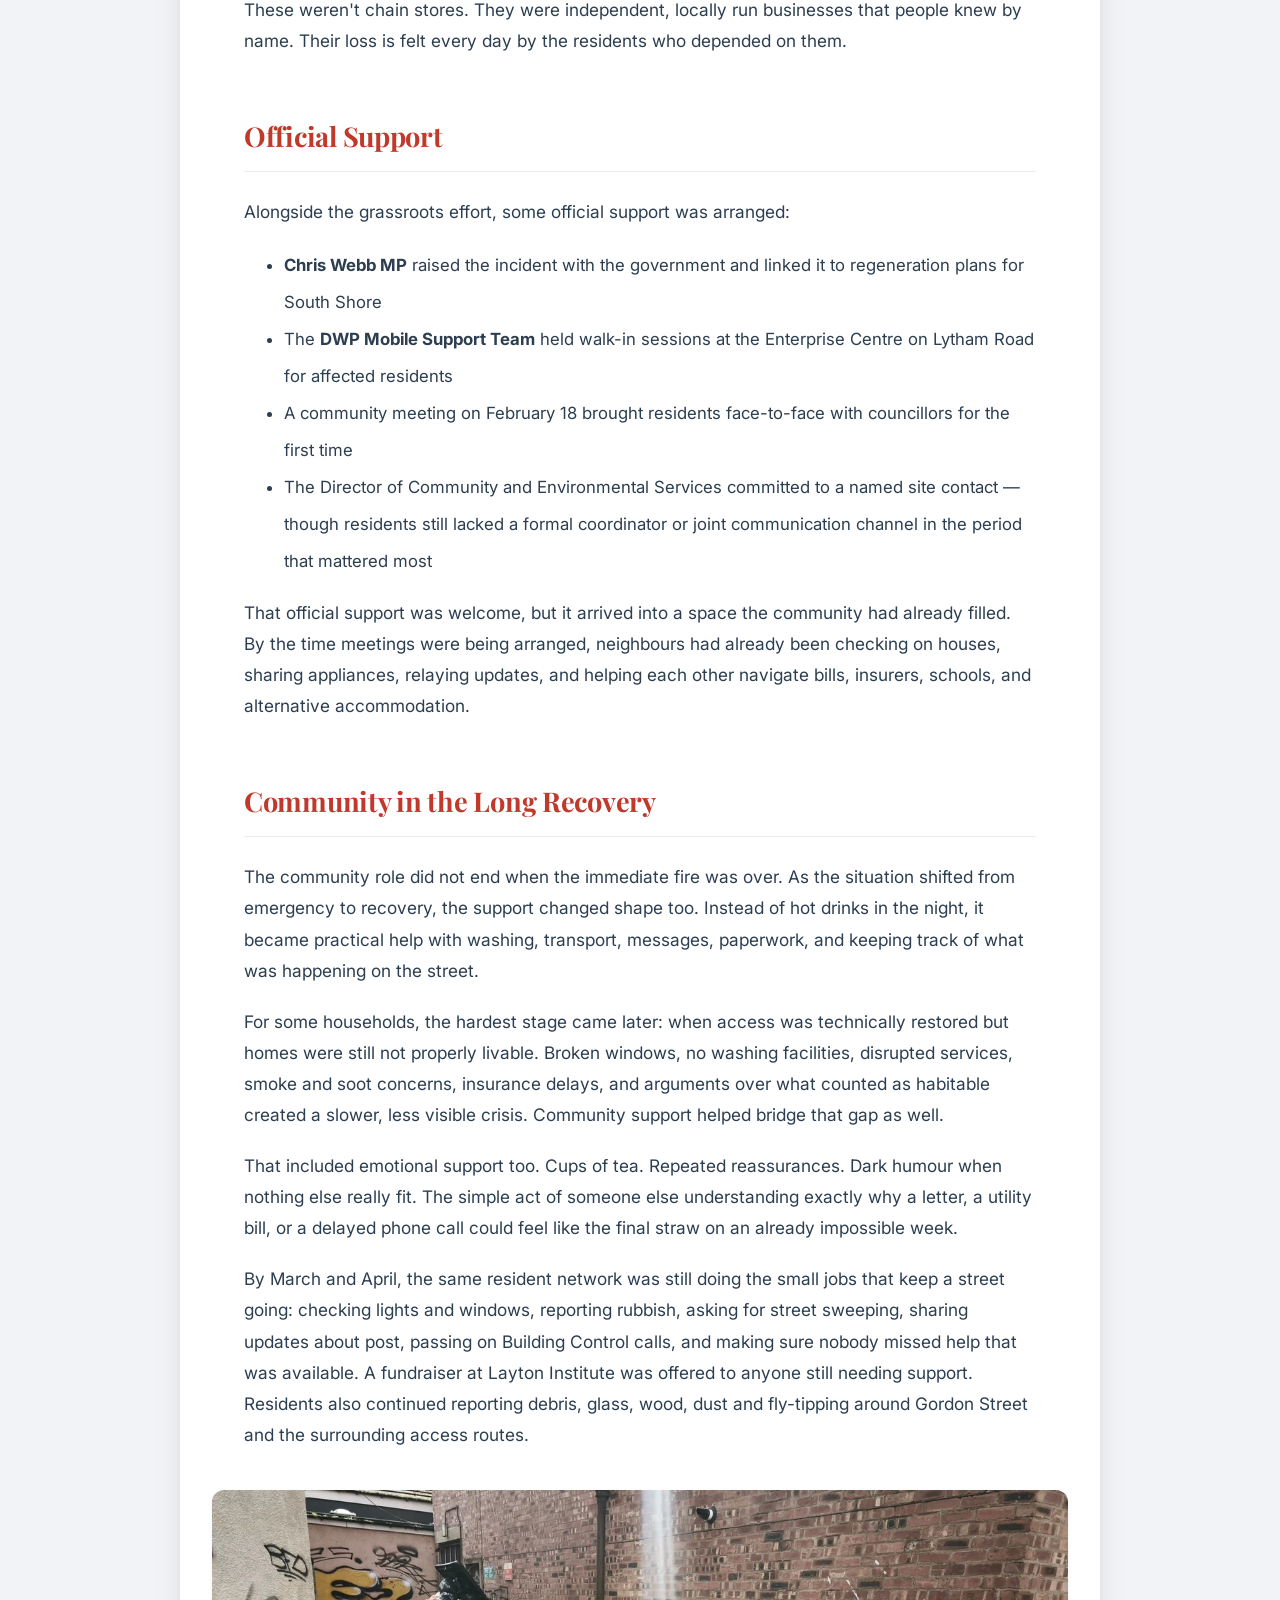
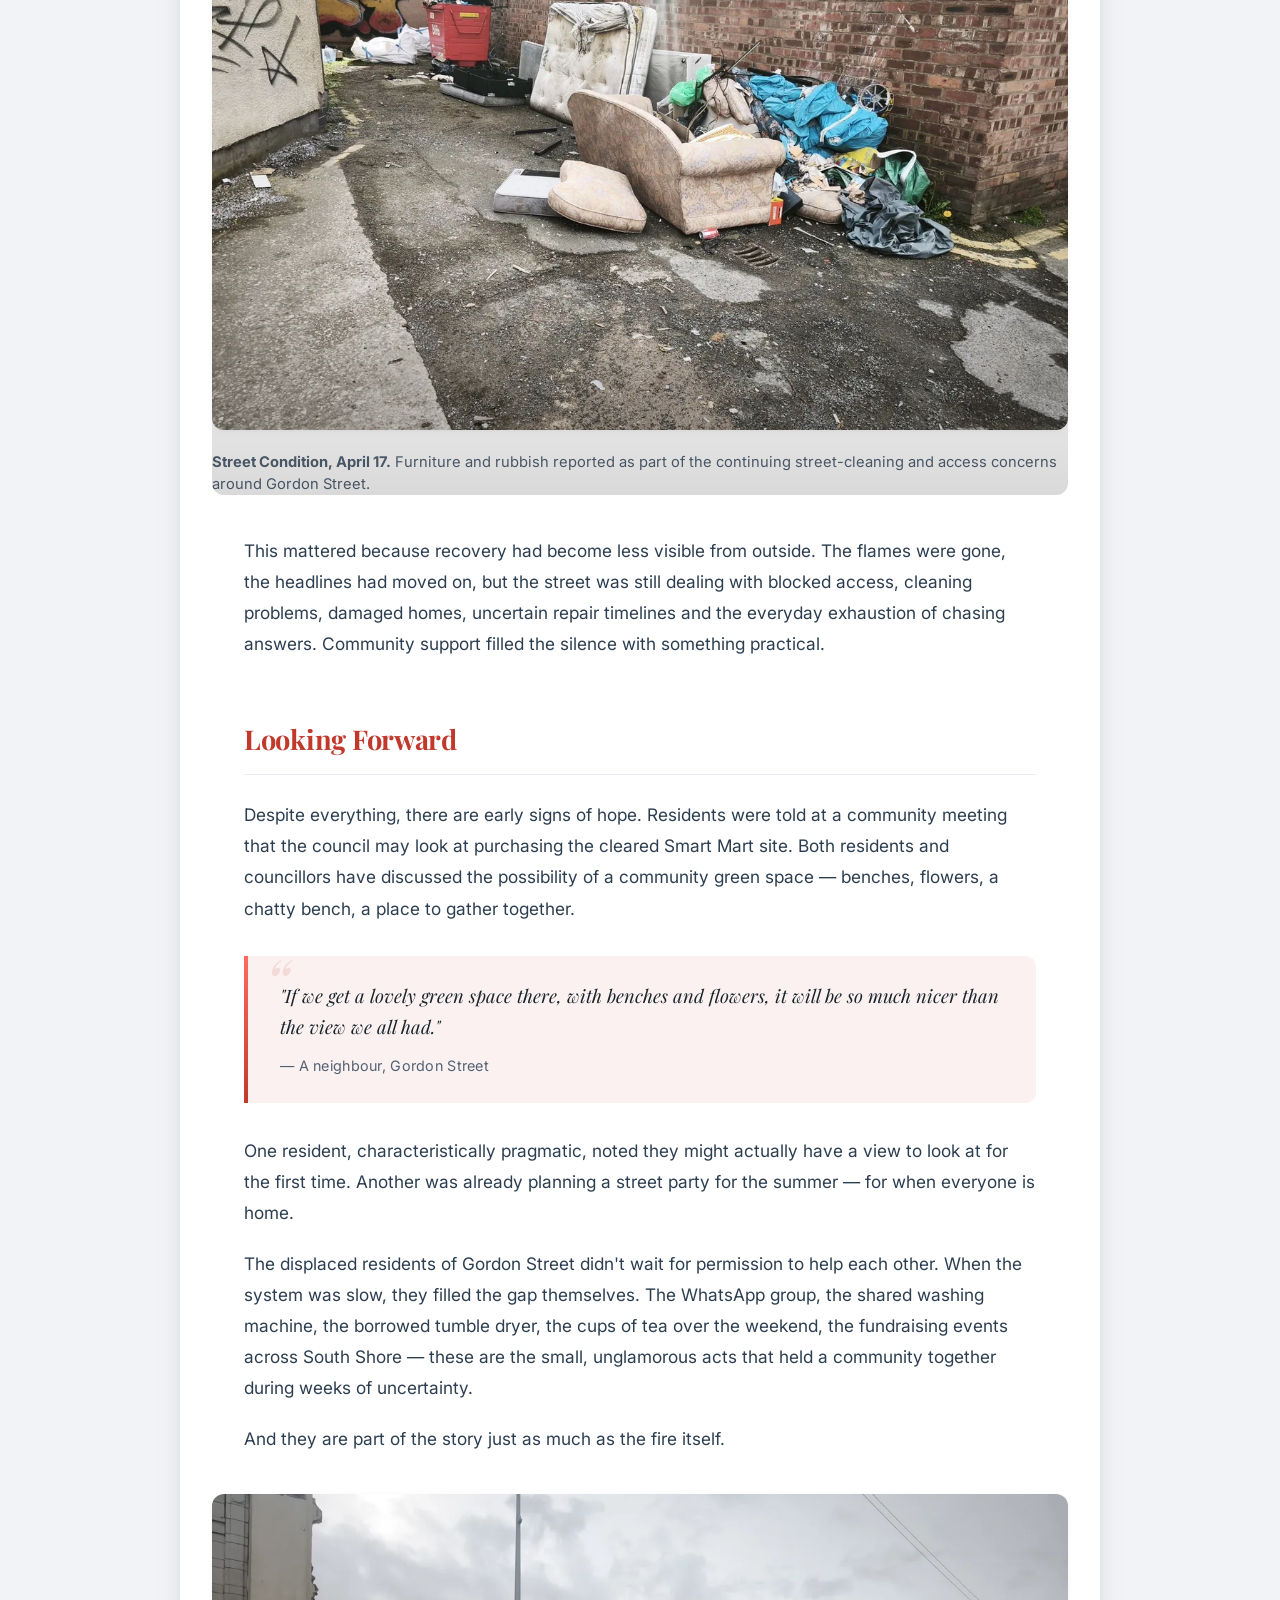
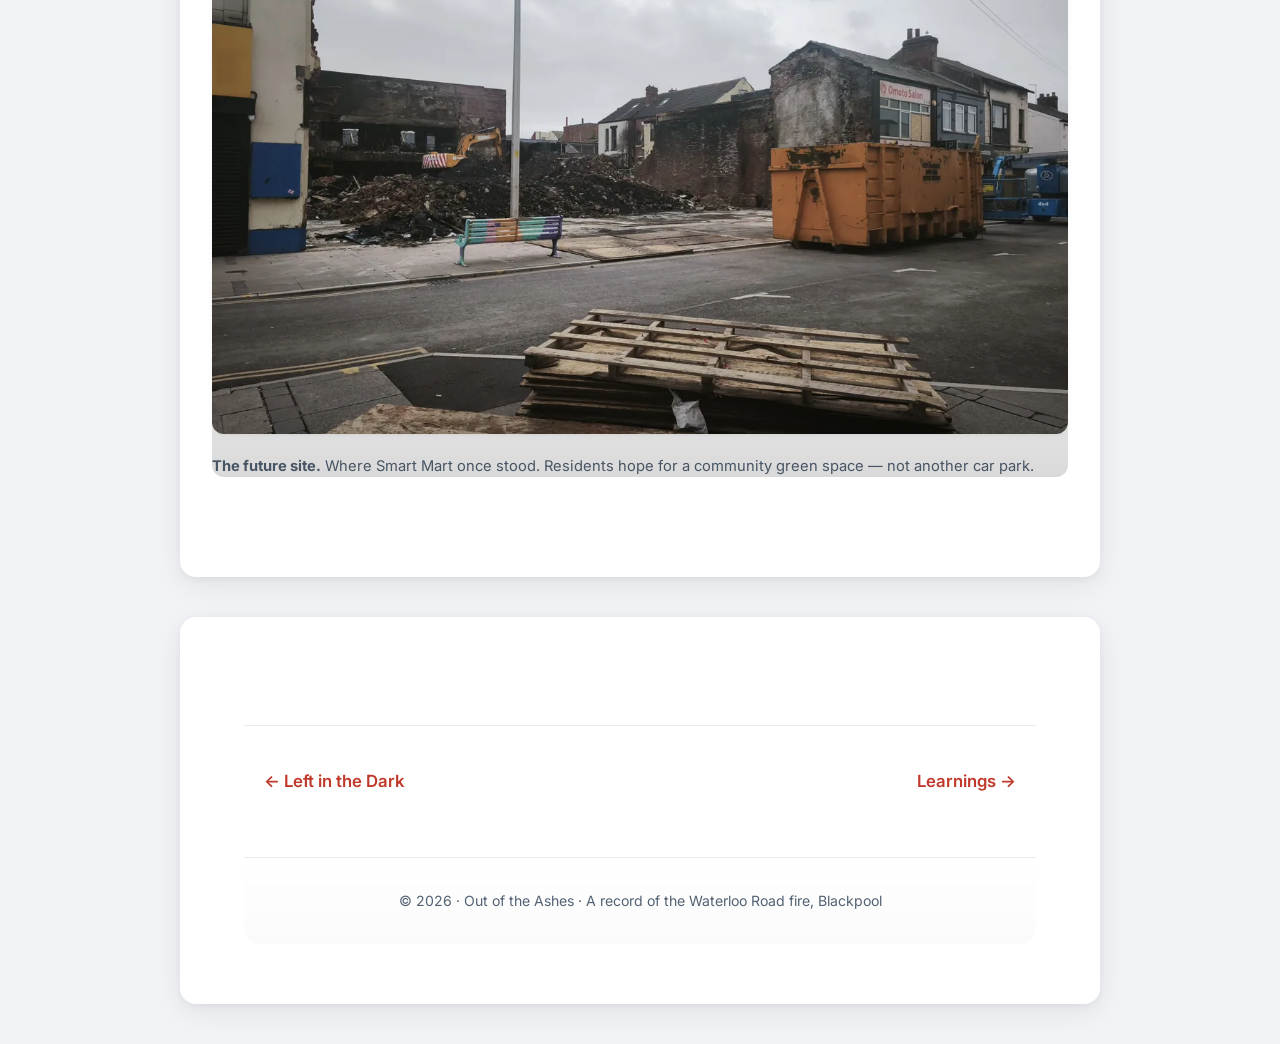
==== commit 92407175: "Add March and April recovery photos" ====
--- a/community.html
+++ b/community.html
@@ -230,6 +230,20 @@
             Layton Institute was offered to anyone still needing support. Residents also continued reporting debris,
             glass, wood, dust and fly-tipping around Gordon Street and the surrounding access routes.</p>
 
+        <figure class="full-width-figure animate-in">
+            <img src="assets/img/2026-04-17-alley-flytipping-debris-1200.webp"
+            srcset="assets/img/2026-04-17-alley-flytipping-debris-480.webp 480w, assets/img/2026-04-17-alley-flytipping-debris-640.webp 640w, assets/img/2026-04-17-alley-flytipping-debris-800.webp 800w, assets/img/2026-04-17-alley-flytipping-debris-1200.webp 1200w, assets/img/2026-04-17-alley-flytipping-debris-1600.webp 1600w"
+            sizes="(max-width: 768px) calc(100vw - 32px), 856px"
+            width="2000"
+            height="1500"
+            alt="Furniture and rubbish in an alleyway near Gordon Street"
+            loading="lazy"
+            decoding="async"
+            data-fullsrc="2026-04-17-alley-flytipping-debris.jpg">
+            <figcaption><strong>Street Condition, April 17.</strong> Furniture and rubbish reported as part of the
+                continuing street-cleaning and access concerns around Gordon Street.</figcaption>
+        </figure>
+
         <p>This mattered because recovery had become less visible from outside. The flames were gone, the headlines had
             moved on, but the street was still dealing with blocked access, cleaning problems, damaged homes, uncertain
             repair timelines and the everyday exhaustion of chasing answers. Community support filled the silence with
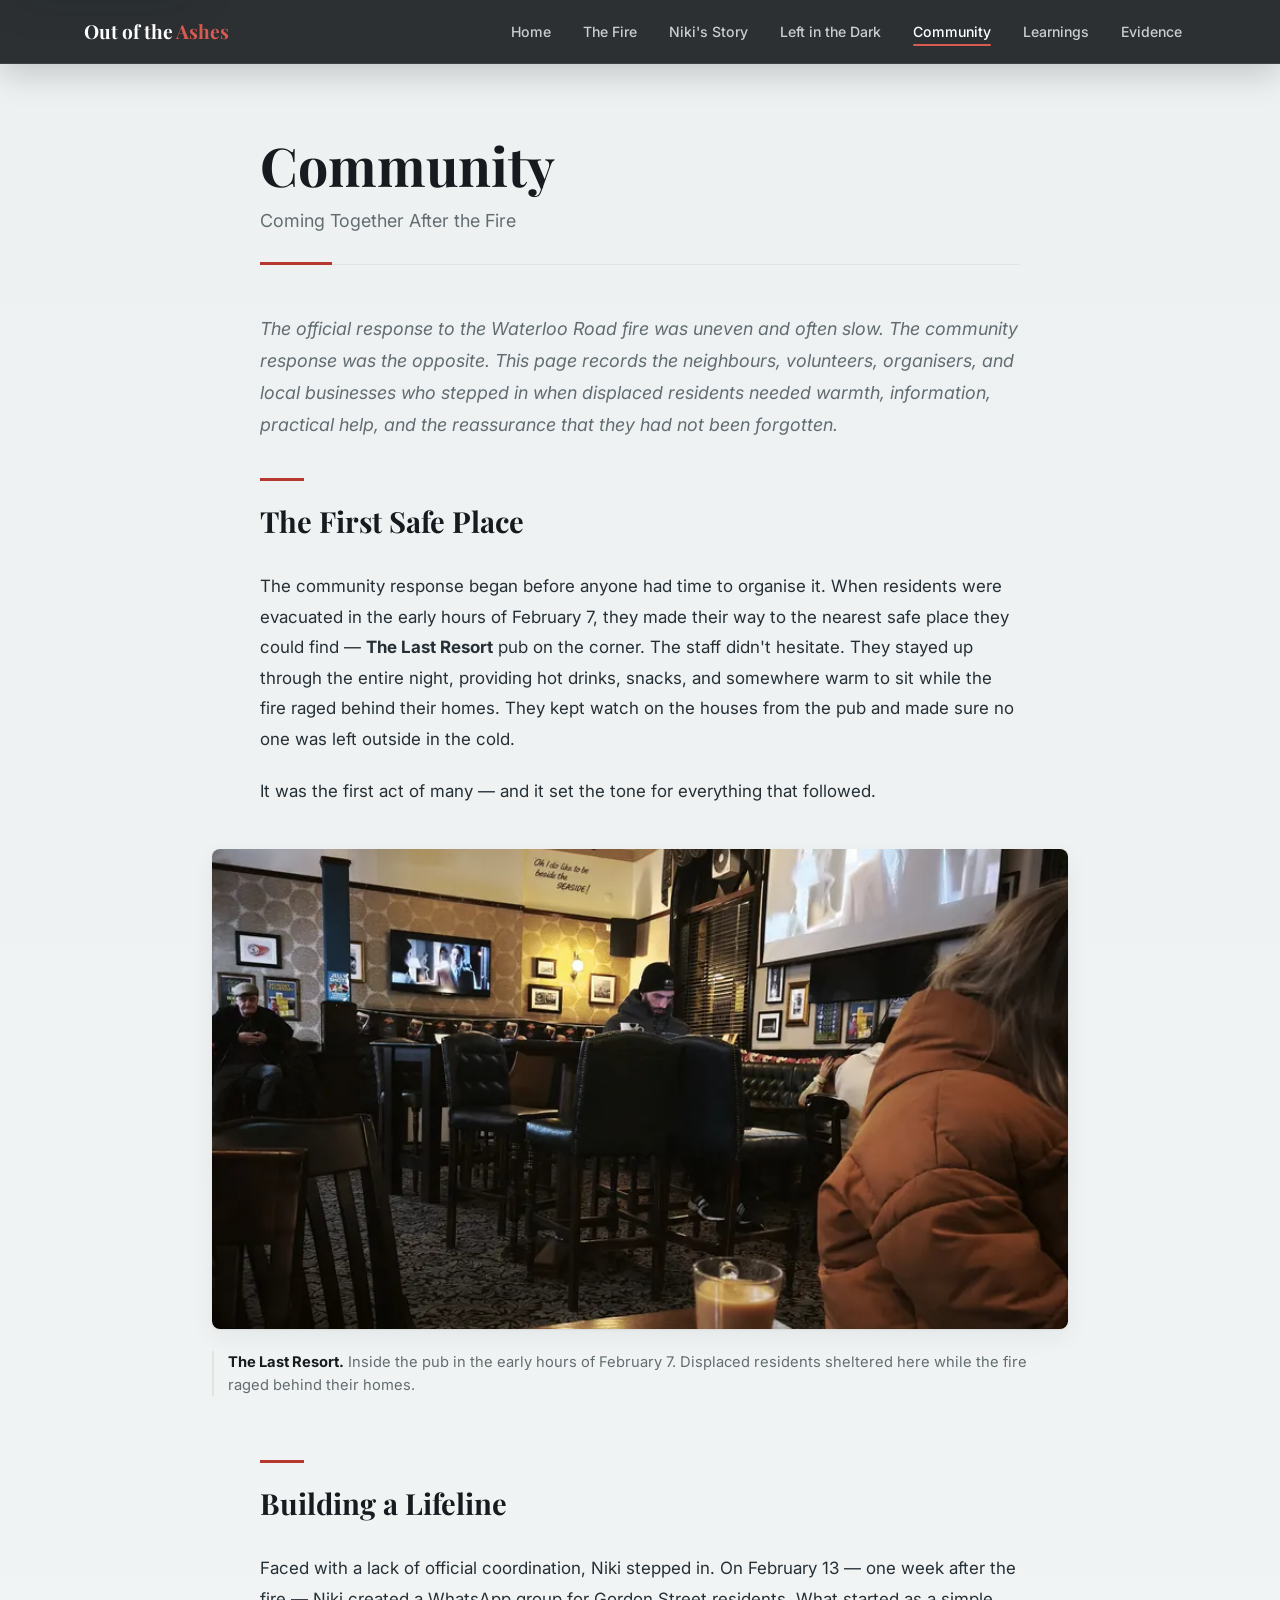
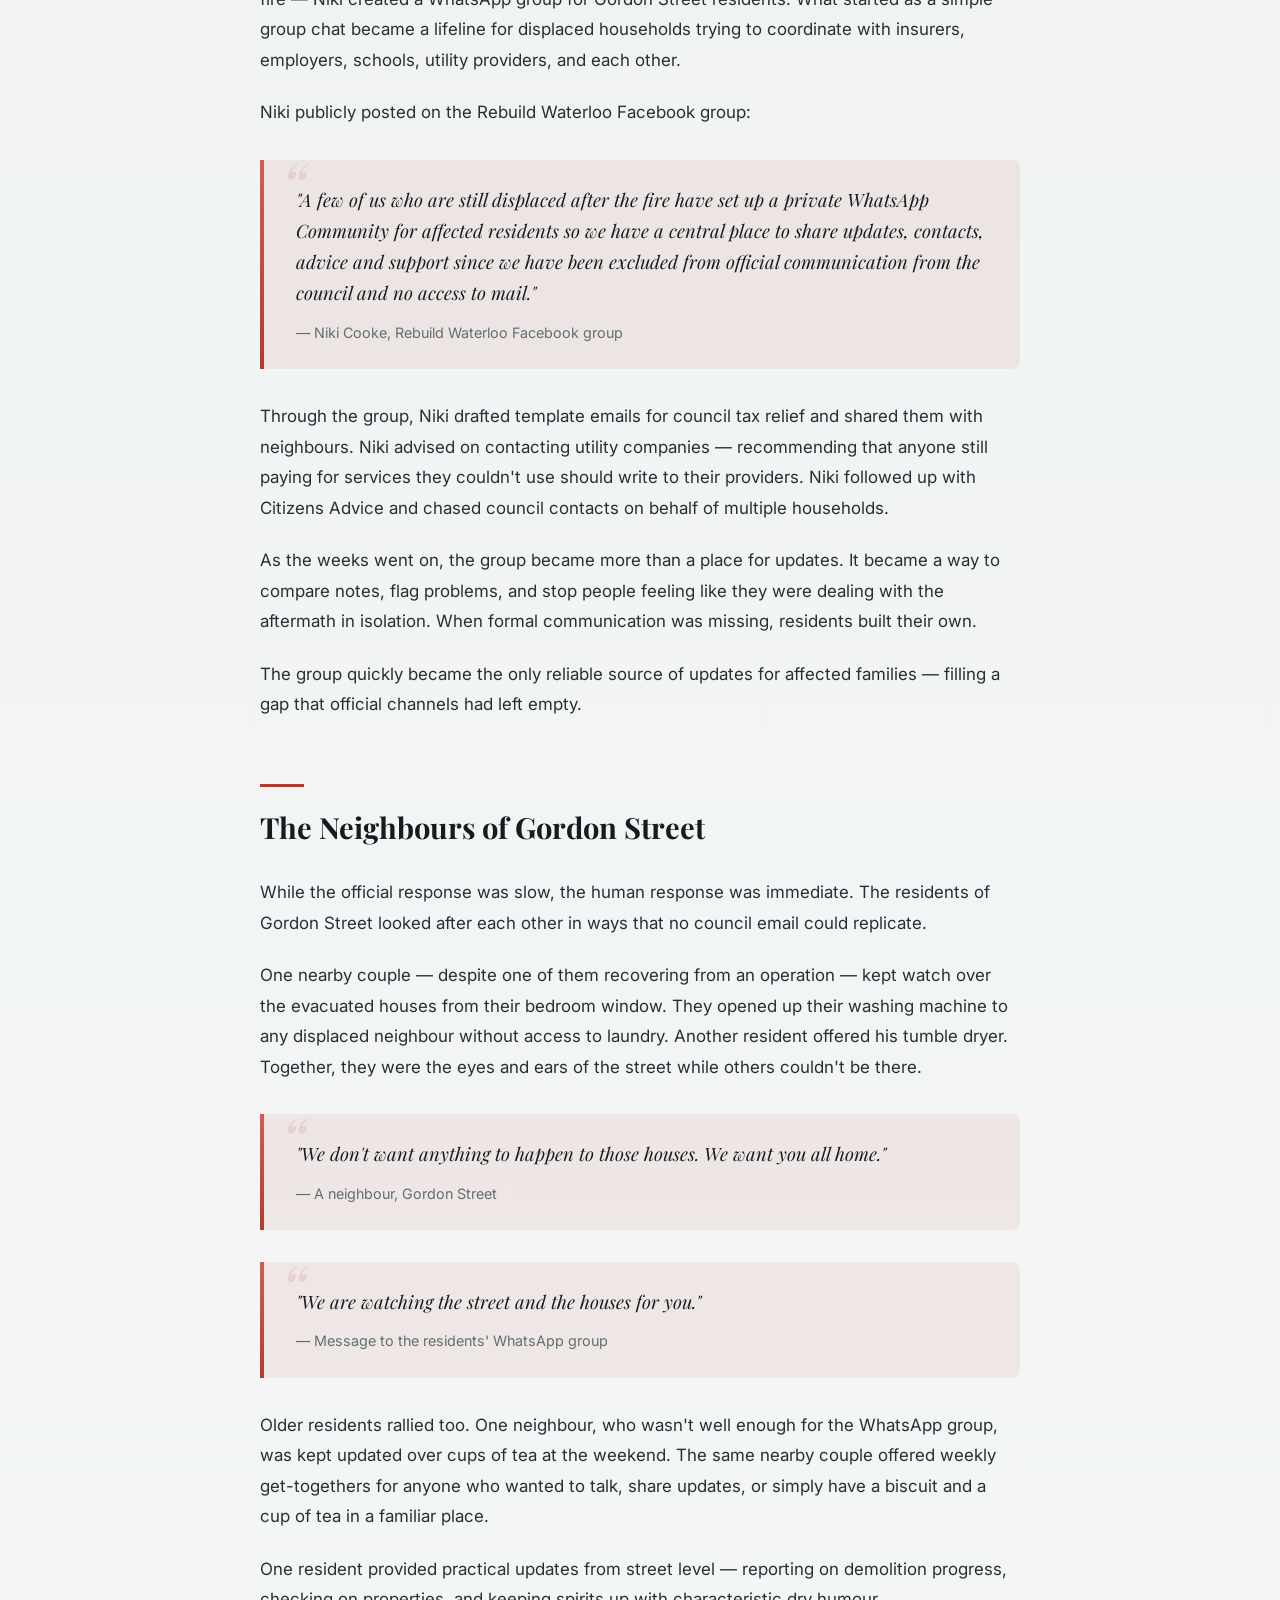
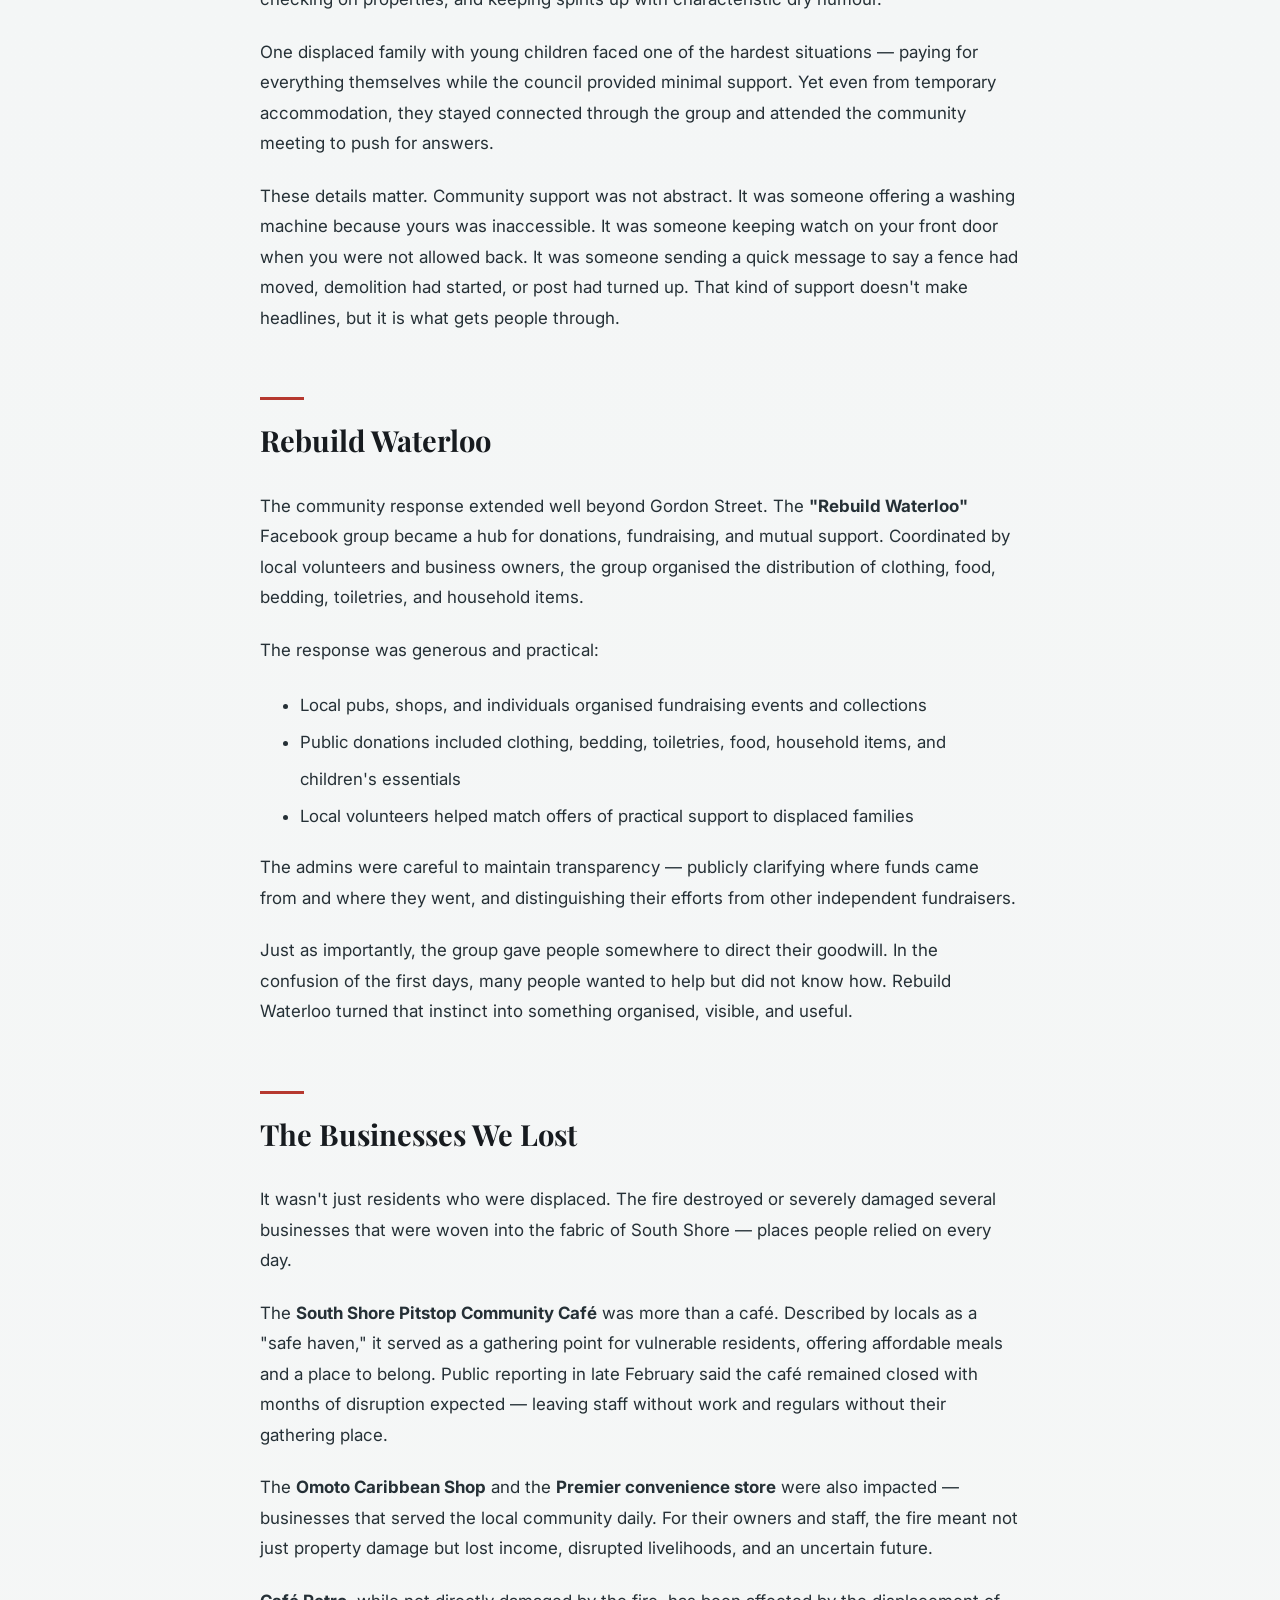
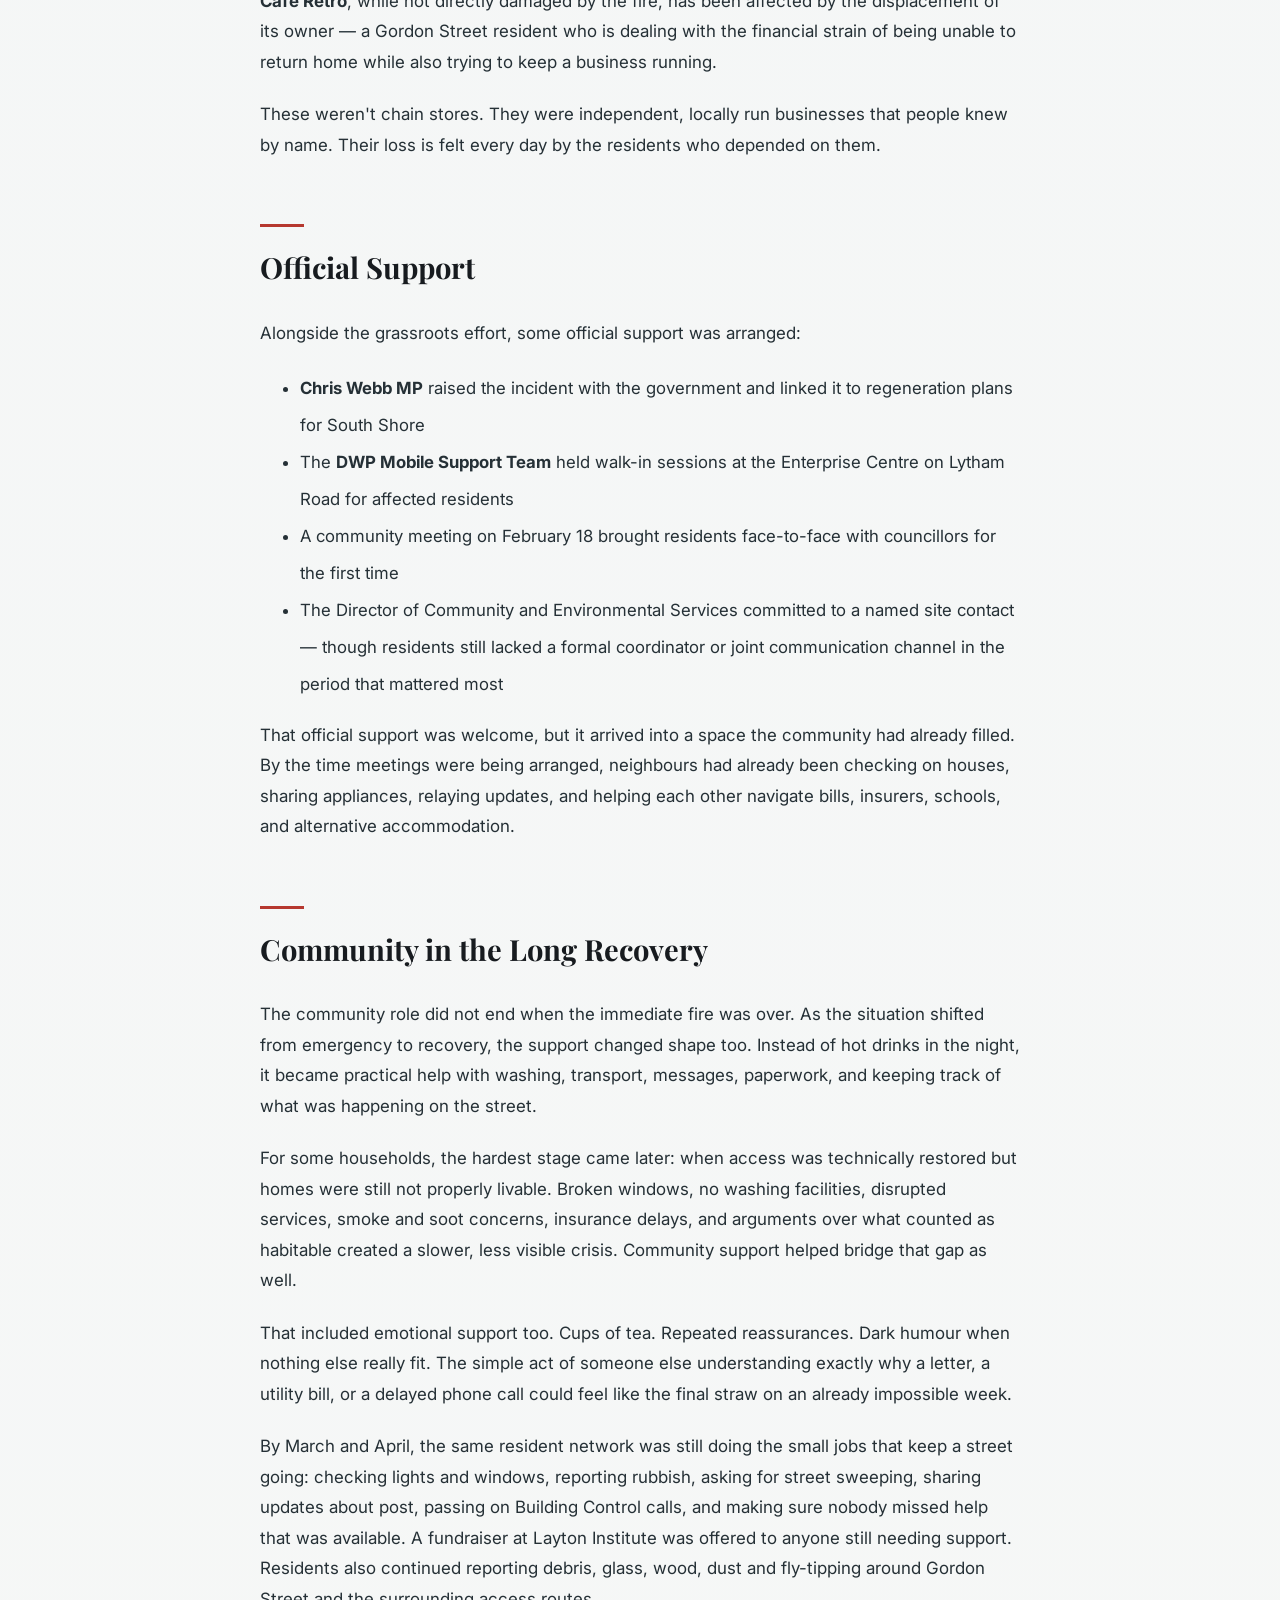
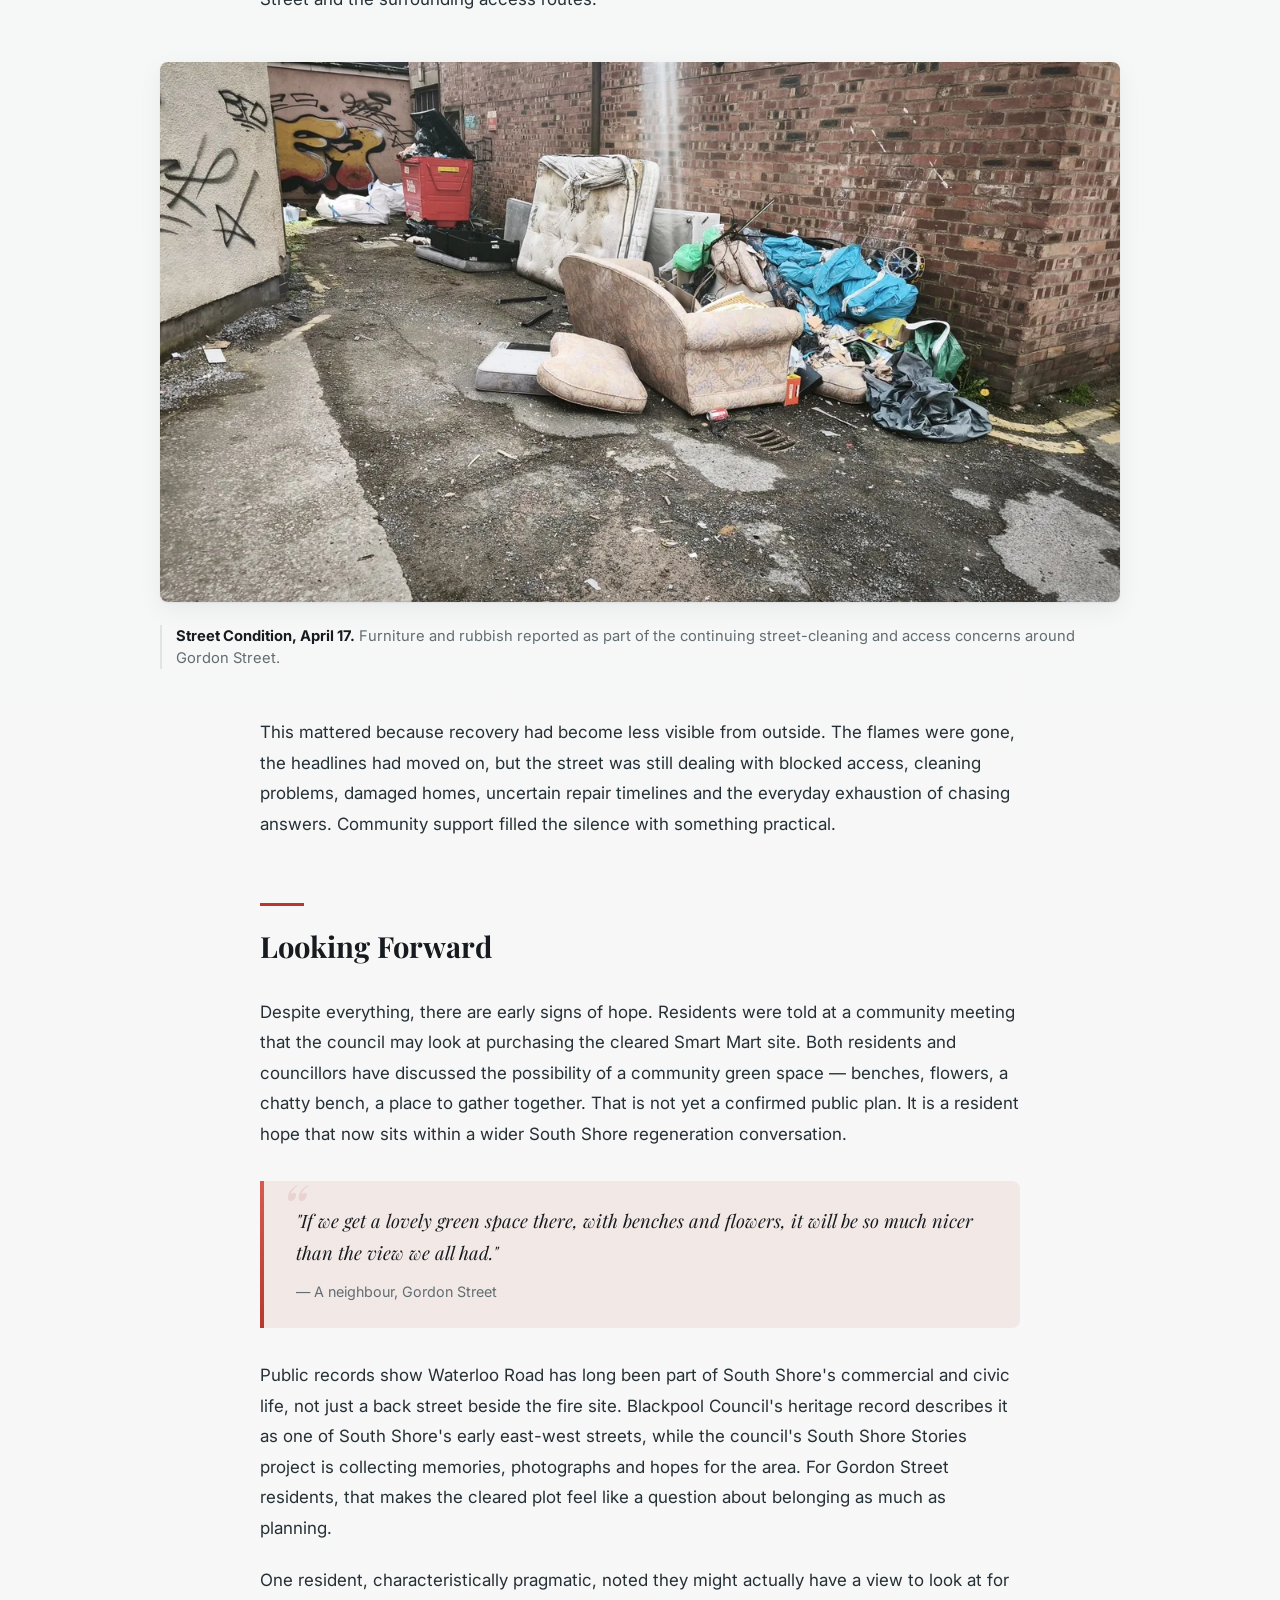
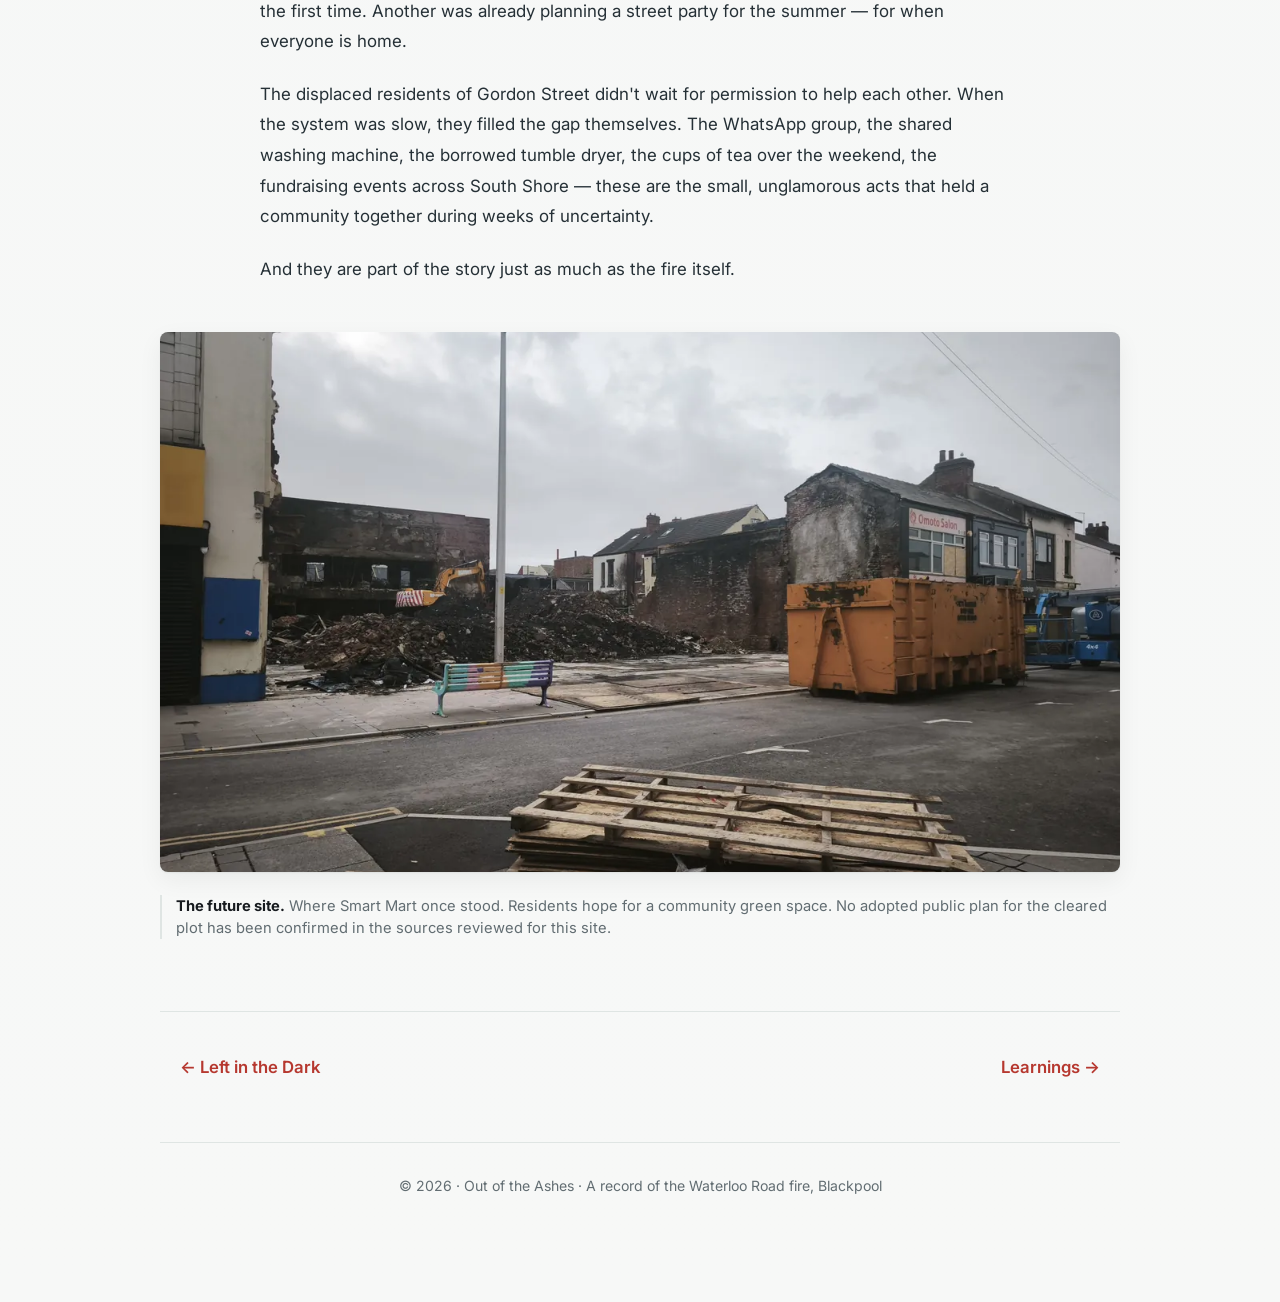
==== commit 8cf1e27f: "Add South Shore history and regeneration context" ====
--- a/community.html
+++ b/community.html
@@ -252,13 +252,21 @@
         <h2>Looking Forward</h2>
         <p>Despite everything, there are early signs of hope. Residents were told at a community meeting that the
             council may look at purchasing the cleared Smart Mart site. Both residents and councillors have discussed
-            the possibility of a community green space — benches, flowers, a chatty bench, a place to gather together.</p>
+            the possibility of a community green space — benches, flowers, a chatty bench, a place to gather together.
+            That is not yet a confirmed public plan. It is a resident hope that now sits within a wider South Shore
+            regeneration conversation.</p>
 
         <blockquote class="animate-in">
             "If we get a lovely green space there, with benches and flowers, it will be so much nicer than the view we
             all had."
             <cite>— A neighbour, Gordon Street</cite>
         </blockquote>
+
+        <p>Public records show Waterloo Road has long been part of South Shore's commercial and civic life, not just a
+            back street beside the fire site. Blackpool Council's heritage record describes it as one of South Shore's
+            early east-west streets, while the council's South Shore Stories project is collecting memories, photographs
+            and hopes for the area. For Gordon Street residents, that makes the cleared plot feel like a question about
+            belonging as much as planning.</p>
 
         <p>One resident, characteristically pragmatic, noted they might actually have a view to look at for the first
             time. Another was already planning a street party for the summer — for when everyone is home.</p>
@@ -281,7 +289,8 @@
             decoding="async"
             data-fullsrc="2026-02-23-day-street-view-cleared-demolition-site.jpg.jpg">
             <figcaption><strong>The future site.</strong> Where Smart Mart once stood. Residents hope for a community
-                green space — not another car park.</figcaption>
+                green space. No adopted public plan for the cleared plot has been confirmed in the sources reviewed for
+                this site.</figcaption>
         </figure>
 
     </main>
--- a/styles.css
+++ b/styles.css
@@ -1,26 +1,29 @@
 /* ===========================
    Out of the Ashes — Shared Styles
-   Professional Edition
+   Documentary Edition
    =========================== */
 
 :root {
-    --primary: #1a252c;
-    --primary-rgb: 26, 37, 44;
-    --accent: #c0392b;
-    --accent-light: #ff6b5e;
-    --accent-soft: rgba(192, 57, 43, 0.07);
-    --accent-glow: rgba(192, 57, 43, 0.15);
-    --bg: #f2f3f6;
-    --text: #2c3e50;
-    --light-text: #536273;
+    --primary: #171b1f;
+    --primary-rgb: 23, 27, 31;
+    --accent: #b6382f;
+    --accent-light: #d75b50;
+    --accent-soft: rgba(182, 56, 47, 0.08);
+    --accent-glow: rgba(182, 56, 47, 0.2);
+    --secondary: #4c665e;
+    --secondary-soft: rgba(76, 102, 94, 0.11);
+    --bg: #f4f6f6;
+    --text: #253036;
+    --light-text: #626d72;
     --card-bg: #ffffff;
-    --border: #e8ecf1;
+    --border: #dfe5e3;
     --nav-height: 64px;
+    --radius: 8px;
 
     /* Shadows */
-    --shadow-sm: 0 1px 3px rgba(0, 0, 0, 0.04), 0 2px 8px rgba(0, 0, 0, 0.03);
-    --shadow-md: 0 2px 8px rgba(0, 0, 0, 0.05), 0 8px 30px rgba(0, 0, 0, 0.07);
-    --shadow-lg: 0 4px 16px rgba(0, 0, 0, 0.08), 0 16px 48px rgba(0, 0, 0, 0.1);
+    --shadow-sm: 0 1px 2px rgba(23, 27, 31, 0.06), 0 8px 24px rgba(23, 27, 31, 0.06);
+    --shadow-md: 0 2px 8px rgba(23, 27, 31, 0.08), 0 18px 48px rgba(23, 27, 31, 0.1);
+    --shadow-lg: 0 6px 18px rgba(23, 27, 31, 0.12), 0 24px 64px rgba(23, 27, 31, 0.14);
 
     /* Transitions */
     --ease-out: cubic-bezier(0.25, 0.46, 0.45, 0.94);
@@ -79,7 +82,8 @@
     font-family: 'Inter', -apple-system, BlinkMacSystemFont, sans-serif;
     line-height: 1.8;
     color: var(--text);
-    background-color: var(--bg);
+    background:
+        linear-gradient(180deg, #eef1f1 0%, var(--bg) 34%, #f7f8f7 100%);
     margin: 0;
     padding: 0;
     padding-top: var(--nav-height);
@@ -172,19 +176,20 @@
     left: 0;
     right: 0;
     height: var(--nav-height);
-    background: rgba(var(--primary-rgb), 0.88);
-    backdrop-filter: blur(16px) saturate(1.6);
-    -webkit-backdrop-filter: blur(16px) saturate(1.6);
+    background: rgba(var(--primary-rgb), 0.9);
+    backdrop-filter: blur(18px) saturate(1.4);
+    -webkit-backdrop-filter: blur(18px) saturate(1.4);
     display: flex;
     align-items: center;
     justify-content: center;
     z-index: 1000;
-    box-shadow: 0 1px 0 rgba(255, 255, 255, 0.05), 0 4px 20px rgba(0, 0, 0, 0.2);
+    border-bottom: 1px solid rgba(255, 255, 255, 0.08);
+    box-shadow: 0 10px 34px rgba(0, 0, 0, 0.18);
     transition: background var(--transition-fast);
 }
 
 .site-nav .nav-inner {
-    max-width: 1100px;
+    max-width: 1160px;
     width: 100%;
     display: flex;
     align-items: center;
@@ -199,7 +204,7 @@
     text-decoration: none;
     font-weight: 700;
     white-space: nowrap;
-    letter-spacing: 0.01em;
+    letter-spacing: 0;
     transition: opacity var(--transition-fast);
 }
 
@@ -225,7 +230,7 @@
     font-size: 0.88em;
     font-weight: 500;
     padding: 8px 14px;
-    border-radius: 8px;
+    border-radius: var(--radius);
     transition: color var(--transition-fast), background var(--transition-fast);
     position: relative;
 }
@@ -272,49 +277,167 @@
 
 /* --- Container --- */
 .container {
-    max-width: 920px;
-    margin: 40px auto;
-    background: var(--card-bg);
-    padding: 60px 64px;
-    box-shadow: var(--shadow-md);
-    border-radius: 16px;
+    max-width: 1040px;
+    margin: 72px auto;
+    padding: 0 40px;
+}
+
+.home-content {
+    margin-top: 64px;
+}
+
+/* --- Home Hero --- */
+.home-hero {
+    min-height: 620px;
+    height: calc(82svh - var(--nav-height));
+    max-height: 760px;
+    position: relative;
+    display: flex;
+    align-items: flex-end;
+    overflow: hidden;
+    margin-top: calc(var(--nav-height) * -1);
+    padding-top: var(--nav-height);
+    background: var(--primary);
+}
+
+.home-hero::after {
+    content: '';
+    position: absolute;
+    inset: 0;
+    background:
+        linear-gradient(90deg, rgba(12, 14, 15, 0.9) 0%, rgba(12, 14, 15, 0.68) 42%, rgba(12, 14, 15, 0.18) 100%),
+        linear-gradient(0deg, rgba(12, 14, 15, 0.8) 0%, rgba(12, 14, 15, 0) 52%);
+    pointer-events: none;
+}
+
+.home-hero-image {
+    position: absolute;
+    inset: 0;
+    width: 100%;
+    height: 100%;
+    object-fit: cover;
+    object-position: center 52%;
+}
+
+.home-hero-copy {
+    position: relative;
+    z-index: 1;
+    width: min(1120px, calc(100% - 48px));
+    margin: 0 auto;
+    padding: 0 0 72px;
+    color: #fff;
+}
+
+.home-kicker {
+    color: rgba(255, 255, 255, 0.76);
+    font-weight: 700;
+    margin: 0 0 14px;
+    max-width: 680px;
+}
+
+.home-hero h1 {
+    color: #fff;
+    max-width: 660px;
+    font-size: 4.3em;
+    text-shadow: 0 8px 30px rgba(0, 0, 0, 0.35);
+}
+
+.home-hero-copy > p:not(.home-kicker):not(.home-hero-caption) {
+    color: rgba(255, 255, 255, 0.86);
+    max-width: 640px;
+    font-size: 1.16em;
+    margin: 16px 0 0;
+}
+
+.home-actions {
+    display: flex;
+    flex-wrap: wrap;
+    gap: 12px;
+    margin-top: 28px;
+}
+
+.home-actions a {
+    color: #fff;
+    text-decoration: none;
+    font-weight: 700;
+    padding: 11px 16px;
+    border-radius: var(--radius);
+    background: rgba(255, 255, 255, 0.14);
+    border: 1px solid rgba(255, 255, 255, 0.24);
+    transition: transform var(--transition-fast), background var(--transition-fast), border-color var(--transition-fast);
+}
+
+.home-actions a:first-child {
+    background: var(--accent);
+    border-color: var(--accent);
+}
+
+.home-actions a:hover {
+    transform: translateY(-2px);
+    background: rgba(255, 255, 255, 0.22);
+    border-color: rgba(255, 255, 255, 0.42);
+}
+
+.home-actions a:first-child:hover {
+    background: var(--accent-light);
+    border-color: var(--accent-light);
+}
+
+.home-hero-caption {
+    color: rgba(255, 255, 255, 0.68);
+    max-width: 680px;
+    font-size: 0.92em;
+    line-height: 1.55;
+    margin: 36px 0 0;
 }
 
 /* --- Typography --- */
 header {
-    text-align: center;
-    margin-bottom: 56px;
-    padding-bottom: 36px;
-    border-bottom: 2px solid var(--primary);
+    text-align: left;
+    margin: 0 auto 48px;
+    padding-bottom: 28px;
+    border-bottom: 1px solid var(--border);
+    max-width: 760px;
+    position: relative;
+}
+
+header::after {
+    content: '';
+    position: absolute;
+    left: 0;
+    bottom: -1px;
+    width: 72px;
+    height: 3px;
+    background: var(--accent);
 }
 
 h1 {
     font-family: 'Playfair Display', Georgia, serif;
-    font-size: 3em;
+    font-size: 3.35em;
     color: var(--primary);
     margin: 0 0 12px 0;
     line-height: 1.1;
-    letter-spacing: -0.02em;
+    letter-spacing: 0;
     text-wrap: balance;
 }
 
 .subtitle {
-    font-size: 1.15em;
-    font-style: italic;
+    font-size: 1.12em;
     color: var(--light-text);
     line-height: 1.6;
-    letter-spacing: 0.01em;
+    letter-spacing: 0;
+    max-width: 620px;
 }
 
 h2 {
     font-family: 'Playfair Display', Georgia, serif;
-    font-size: 1.7em;
-    color: var(--accent);
-    border-bottom: 1px solid var(--border);
-    padding-bottom: 10px;
-    margin-top: 56px;
+    font-size: 1.82em;
+    color: var(--primary);
+    border-bottom: none;
+    padding-bottom: 0;
+    margin-top: 64px;
     margin-bottom: 24px;
-    letter-spacing: -0.01em;
+    letter-spacing: 0;
     text-wrap: balance;
 }
 
@@ -322,9 +445,42 @@
     margin-top: 0;
 }
 
+h2::before {
+    content: '';
+    display: block;
+    width: 44px;
+    height: 3px;
+    background: var(--accent);
+    margin-bottom: 14px;
+}
+
+h3 {
+    color: var(--primary);
+    font-size: 1.12em;
+    line-height: 1.35;
+    margin-top: 32px;
+    margin-bottom: 12px;
+}
+
+.container > h2,
+.container > h3,
+.container > p,
+.container > ul:not(.timeline),
+.container > ol,
+.container > blockquote,
+.container > .status-note,
+.container > .evidence-list,
+.container > .evidence-table,
+.container > .sources {
+    max-width: 760px;
+    margin-left: auto;
+    margin-right: auto;
+}
+
 p {
-    font-size: 1.08em;
-    margin-bottom: 20px;
+    font-size: 1.06em;
+    margin-top: 0;
+    margin-bottom: 22px;
 }
 
 .highlight {
@@ -338,11 +494,12 @@
 
 /* --- Status and Evidence Blocks --- */
 .status-note {
-    margin: 40px 0;
+    margin-top: 44px;
+    margin-bottom: 44px;
     padding: 28px 32px;
     border-left: 4px solid var(--accent);
-    background: linear-gradient(135deg, var(--accent-soft), rgba(var(--primary-rgb), 0.03));
-    border-radius: 0 10px 10px 0;
+    background: linear-gradient(135deg, var(--accent-soft), var(--secondary-soft));
+    border-radius: 0 var(--radius) var(--radius) 0;
 }
 
 .status-note h2 {
@@ -386,7 +543,7 @@
 .evidence-table th {
     color: var(--primary);
     font-weight: 700;
-    background: rgba(var(--primary-rgb), 0.04);
+    background: rgba(var(--primary-rgb), 0.05);
 }
 
 .evidence-table td:first-child {
@@ -396,21 +553,23 @@
 
 /* --- Images --- */
 figure {
-    margin: 32px 0;
+    margin: 42px auto;
     text-align: left;
+    max-width: 856px;
 }
 
 figure img {
     width: 100%;
     height: auto;
-    border-radius: 10px;
+    border-radius: var(--radius);
     box-shadow: var(--shadow-sm);
-    transition: transform var(--transition-default), box-shadow var(--transition-default);
+    transition: transform var(--transition-default), box-shadow var(--transition-default), filter var(--transition-default);
 }
 
 figure img:hover {
-    transform: scale(1.008);
+    transform: translateY(-2px) scale(1.004);
     box-shadow: var(--shadow-md);
+    filter: saturate(1.03);
 }
 
 figure img[role="button"] {
@@ -418,10 +577,16 @@
 }
 
 figcaption {
-    margin-top: 12px;
+    margin-top: 14px;
+    padding-left: 14px;
+    border-left: 2px solid var(--border);
     font-size: 0.92em;
     color: var(--light-text);
     line-height: 1.5;
+}
+
+figcaption strong {
+    color: var(--primary);
 }
 
 .photo-credit {
@@ -434,28 +599,16 @@
 }
 
 .full-width-figure {
-    margin: 40px -32px;
+    max-width: none;
+    margin: 48px 0;
     position: relative;
 }
 
 .full-width-figure img {
-    border-radius: 12px;
+    border-radius: var(--radius);
     width: 100%;
     max-height: 540px;
     object-fit: cover;
-}
-
-/* Gradient overlay on hero images for depth */
-.full-width-figure::after {
-    content: '';
-    position: absolute;
-    bottom: 0;
-    left: 0;
-    right: 0;
-    height: 40%;
-    background: linear-gradient(to top, rgba(0, 0, 0, 0.15), transparent);
-    border-radius: 0 0 12px 12px;
-    pointer-events: none;
 }
 
 /* --- Image Grid --- */
@@ -464,12 +617,15 @@
     grid-template-columns: 1fr 1fr;
     gap: 24px;
     margin: 32px 0;
+    max-width: 856px;
+    margin-left: auto;
+    margin-right: auto;
 }
 
 .image-grid figure {
     margin: 0;
     overflow: hidden;
-    border-radius: 10px;
+    border-radius: var(--radius);
 }
 
 .image-grid img {
@@ -480,7 +636,7 @@
 }
 
 .image-grid figure:hover img {
-    transform: scale(1.03);
+    transform: scale(1.025);
 }
 
 .image-grid.tall img {
@@ -566,7 +722,7 @@
     border-left: 4px solid transparent;
     border-image: linear-gradient(to bottom, var(--accent-light), var(--accent)) 1;
     background: var(--accent-soft);
-    border-radius: 0 10px 10px 0;
+    border-radius: 0 var(--radius) var(--radius) 0;
     font-family: 'Playfair Display', Georgia, serif;
     font-style: italic;
     font-size: 1.15em;
@@ -594,23 +750,25 @@
     font-size: 0.78em;
     font-style: normal;
     color: var(--light-text);
-    letter-spacing: 0.02em;
+    letter-spacing: 0;
 }
 
 /* --- Stats Strip --- */
 .stats-strip {
     display: flex;
     justify-content: center;
-    gap: 40px;
-    padding: 32px 0;
-    margin: 40px 0;
+    gap: 28px;
+    padding: 28px 0;
+    margin: 44px auto;
     border-top: 1px solid var(--border);
     border-bottom: 1px solid var(--border);
     flex-wrap: wrap;
+    max-width: 856px;
 }
 
 .stats-strip .stat {
     text-align: center;
+    min-width: 128px;
 }
 
 .stats-strip .stat-value {
@@ -619,7 +777,7 @@
     font-size: 2.2em;
     color: var(--accent);
     line-height: 1.2;
-    letter-spacing: -0.02em;
+    letter-spacing: 0;
 }
 
 .stats-strip .stat-label {
@@ -628,16 +786,16 @@
     color: var(--light-text);
     margin-top: 6px;
     text-transform: uppercase;
-    letter-spacing: 0.08em;
+    letter-spacing: 0;
     font-weight: 500;
 }
 
 /* --- Page Cards (Landing) --- */
 .page-cards {
     display: grid;
-    grid-template-columns: 1fr 1fr;
+    grid-template-columns: repeat(3, 1fr);
     gap: 24px;
-    margin: 40px 0;
+    margin: 48px 0;
 }
 
 .page-card {
@@ -646,7 +804,7 @@
     color: var(--text);
     background: var(--card-bg);
     border: 1px solid var(--border);
-    border-radius: 14px;
+    border-radius: var(--radius);
     overflow: hidden;
     transition: transform var(--transition-default), box-shadow var(--transition-default), border-color var(--transition-default);
 }
@@ -659,7 +817,7 @@
 
 .page-card img {
     width: 100%;
-    height: 180px;
+    height: 188px;
     object-fit: cover;
     transition: transform var(--transition-slow);
 }
@@ -677,7 +835,7 @@
     font-size: 1.25em;
     color: var(--primary);
     margin: 0 0 8px 0;
-    letter-spacing: -0.01em;
+    letter-spacing: 0;
     transition: color var(--transition-fast);
     text-wrap: balance;
 }
@@ -723,8 +881,8 @@
     font-size: 0.88em;
     color: var(--light-text);
     line-height: 1.6;
-    background: linear-gradient(to bottom, transparent, rgba(var(--primary-rgb), 0.02));
-    border-radius: 0 0 16px 16px;
+    background: transparent;
+    border-radius: 0;
 }
 
 .site-footer a {
@@ -891,17 +1049,49 @@
     .nav-toggle {
         display: block;
     }
+
+    .page-cards {
+        grid-template-columns: 1fr 1fr;
+    }
 }
 
 @media (max-width: 768px) {
+    body {
+        padding-top: var(--nav-height);
+    }
+
+    .home-hero {
+        min-height: 620px;
+        height: calc(84svh - var(--nav-height));
+        margin-top: calc(var(--nav-height) * -1);
+    }
+
+    .home-hero-copy {
+        width: min(100% - 32px, 640px);
+        padding-bottom: 44px;
+    }
+
+    .home-hero h1 {
+        font-size: 2.7em;
+    }
+
+    .home-hero-copy > p:not(.home-kicker):not(.home-hero-caption) {
+        font-size: 1.04em;
+    }
+
+    .home-hero-caption {
+        margin-top: 24px;
+        font-size: 0.86em;
+    }
+
     .container {
         padding: 28px 24px;
-        margin: 16px;
-        border-radius: 12px;
+        margin: 40px auto;
+        border-radius: var(--radius);
     }
 
     h1 {
-        font-size: 2em;
+        font-size: 2.2em;
     }
 
     h2 {
@@ -913,8 +1103,8 @@
     }
 
     .full-width-figure {
-        margin-left: -12px;
-        margin-right: -12px;
+        margin-left: 0;
+        margin-right: 0;
     }
 
     .timeline {
@@ -1032,6 +1222,10 @@
         font-size: 1.7em;
     }
 
+    .home-hero h1 {
+        font-size: 2.25em;
+    }
+
     .container {
         padding: 24px 18px;
     }
